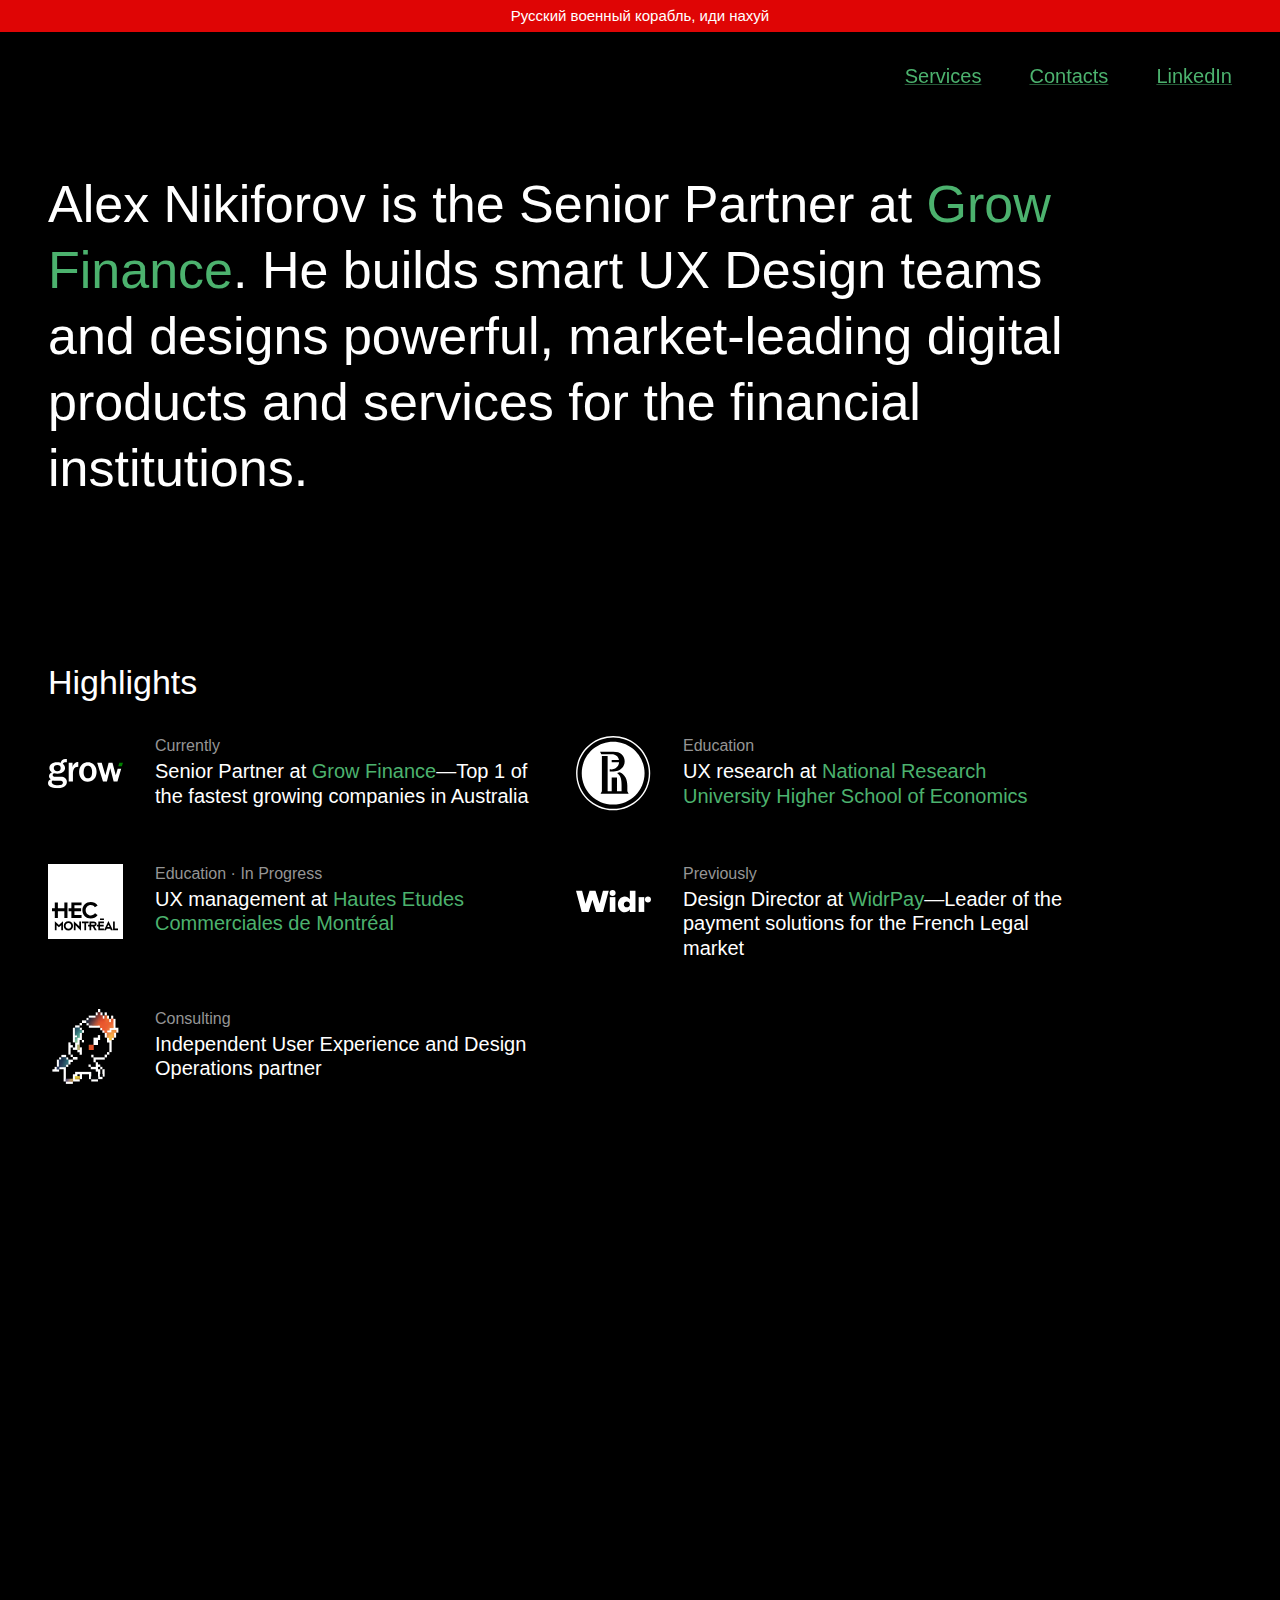
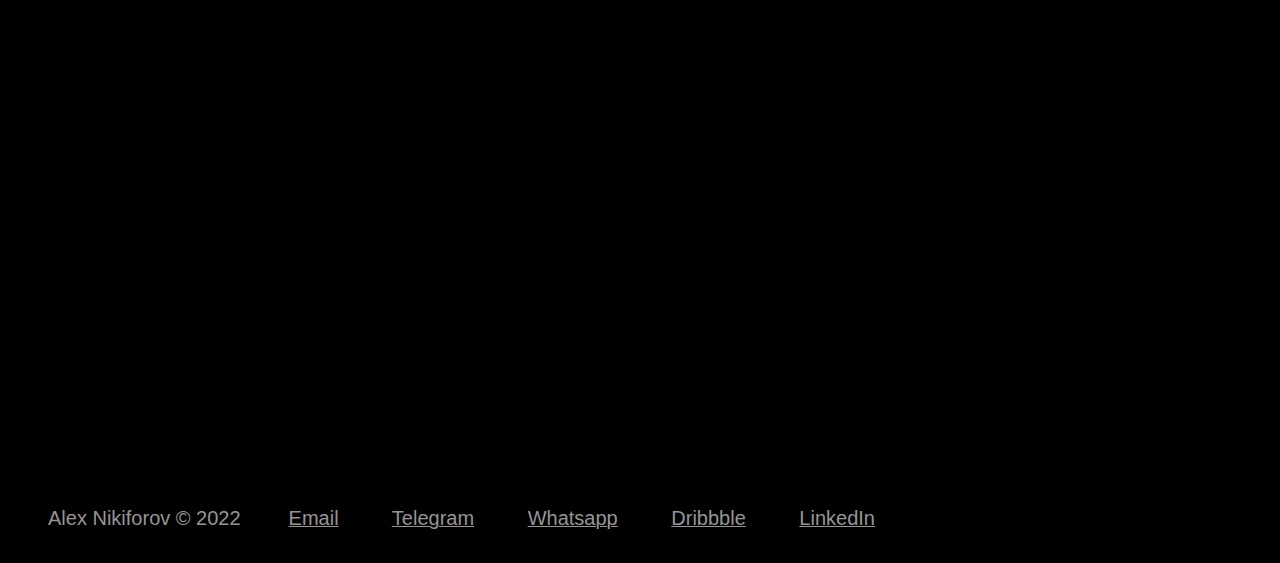
==== index.html @ 5fb9b4b7 "Русский военный корабль, иди нахуй" ====
<!DOCTYPE html>
<html>
<head>
<!-- Google Tag Manager -->
<script>(function(w,d,s,l,i){w[l]=w[l]||[];w[l].push({'gtm.start':
new Date().getTime(),event:'gtm.js'});var f=d.getElementsByTagName(s)[0],
j=d.createElement(s),dl=l!='dataLayer'?'&l='+l:'';j.async=true;j.src=
'https://www.googletagmanager.com/gtm.js?id='+i+dl;f.parentNode.insertBefore(j,f);
})(window,document,'script','dataLayer','GTM-5SS8F22');</script>
<!-- End Google Tag Manager -->
<!-- Global site tag (gtag.js) - Google Analytics -->
<script async src="https://www.googletagmanager.com/gtag/js?id=UA-11335215-14"></script>
<script>
  window.dataLayer = window.dataLayer || [];
  function gtag(){dataLayer.push(arguments);}
  gtag('js', new Date());

  gtag('config', 'UA-11335215-14');
</script>
<!-- End of Global site tag (gtag.js) - Google Analytics -->
  <meta charset="utf-8">
  <meta http-equiv="X-UA-Compatible" content="IE=edge">
  <meta name="theme-color" content="#000000">
  <title>Alex Nikiforov - User Experience expert for digital finance product and services</title>
  <meta name="description" content="Finanacial technologies UX design, FinTech development, digital transformation, cashflow-related processes digitalization">
  <meta property="og:title" content="Alex Nikiforov - User Experience expert for digital finance product and services">
  <meta property="og:description" content="Finanacial technologies UX design, FinTech development, digital transformation, cashflow-related processes digitalization">
  <meta property="og:image" content="https://nkfrv.com/img/nkfrv.png">
  <meta name="viewport" content="width=device-width, initial-scale=1">
  <link integrity="" rel="stylesheet" href="css/styles.css">
  <script src="https://code.jquery.com/jquery-3.6.0.min.js"></script>
  <script src="js/wow.min.js"></script>
  <link rel="apple-touch-icon" sizes="180x180" href="/apple-touch-icon.png">
  <link rel="icon" type="image/png" sizes="32x32" href="/favicon-32x32.png">
  <link rel="icon" type="image/png" sizes="16x16" href="/favicon-16x16.png">
  <link rel="manifest" href="/site.webmanifest">
</head>
<body>
<!-- Google Tag Manager (noscript) -->
<noscript><iframe src="https://www.googletagmanager.com/ns.html?id=GTM-5SS8F22"
height="0" width="0" style="display:none;visibility:hidden"></iframe></noscript>
<!-- End Google Tag Manager (noscript) -->
  <div class="nkfrv">
<div class="topinfo" id="topinfo">
    <a href="#">Русский военный корабль, иди нахуй</a>
  </div>
    <header class="nkfrv__topnav">
      <div class="container">
        <div class="nkfrv__topnav--wrap">
          <div class="nkfrv__topnav--icon">
            <img src="img/icons/nav-closed.svg" alt="" class="isClosed">
            <img src="img/icons/nav-open.svg" alt="" class="isOpen">
          </div>
          <nav class="nkfrv__topnav--menu font-md">
            <div class="nkfrv__topnav--menu-item">
              <a href="#services" class="nkfrv__topnav--link smoothscroll">Services</a>
            </div>
            <div class="nkfrv__topnav--menu-item">
              <a href="#contacts" class="nkfrv__topnav--link smoothscroll">Contacts</a>
            </div>
            <div class="nkfrv__topnav--menu-item">
              <a href="https://www.linkedin.com/in/nkfrv/" target="_blank" class="nkfrv__topnav--link">LinkedIn</a>
            </div>
          </nav>
        </div>
      </div>
    </header>
    <section class="section nkfrv__hero wow animate__fadeIn animated" data-wow-offset="50" data-wow-duration="0.5s" data-wow-delay="0">
      <div class="container">
        <div class="nkfrv__hero--wrap">
          <div class="nkfrv__hero--title font-xxl">Alex Nikiforov is the Senior Partner at <a href="https://grow.com.au" target="_blank">Grow Finance</a>. He builds smart UX Design teams and designs powerful, market-leading digital products and services for the financial institutions.</div>
        </div>
        
      </div>
    </section>
    <section class="section nkfrv__highlights wow animate__fadeIn animated" data-wow-offset="50" data-wow-duration="0.5s" data-wow-delay="0">
      <div class="container">
        <div class="section__title font-xl">Highlights</div>
        <div class="row">
          <div class="col">
            <div class="card">
              <div class="card__image">
                <img src="img/icons/grow-icon.svg" alt="">
              </div>
              <div class="card__body">
                <div class="card__title color-grey font-sm">Currently</div>
                <div class="card__text font-md">Senior Partner at <a href="https://grow.com.au/" target="_blank">Grow Finance</a>—Top 1 of the fastest growing companies in Australia</div>
              </div>
            </div>
          </div>
          <div class="col">
            <div class="card">
              <div class="card__image">
                <img src="img/icons/hse-icon.svg" alt="">
              </div>
              <div class="card__body">
                <div class="card__title color-grey font-sm">Education</div>
                <div class="card__text font-md">UX research at <a href="https://www.hse.ru/en/" target="_blank">National Research University Higher School of Economics</a></div>
              </div>
            </div>
          </div>
        </div>
        <div class="row">
          <div class="col">
            <div class="card">
              <div class="card__image">
                <img src="img/icons/hec-mont-icon.svg" alt="">
              </div>
              <div class="card__body">
                <div class="card__title color-grey font-sm">Education · In Progress</div>
                <div class="card__text font-md">UX management at <a href="https://www.hec.ca/en/" target="_blank">Hautes Etudes Commerciales de Montréal</a></div>
              </div>
            </div>
          </div>
          <div class="col">
            <div class="card">
              <div class="card__image">
                <img src="img/icons/widr-icon.svg" alt="">
              </div>
              <div class="card__body">
                <div class="card__title color-grey font-sm">Previously</div>
                <div class="card__text font-md">Design Director at <a href="https://widrpay.com/en" target="_blank">WidrPay</a>—Leader of the payment solutions for the French Legal market</div>
              </div>
            </div>
          </div>
        </div>
        <div class="row">
          <div class="col">
            <div class="card">
              <div class="card__image">
                <img src="img/icons/youngest-icon.png" alt="">
              </div>
              <div class="card__body">
                <div class="card__title color-grey font-sm">Consulting</div>
                <div class="card__text font-md">Independent User Experience and Design Operations partner</div>
              </div>
            </div>
          </div>
        </div>
      </div>
    </section>
    <section id="services" class="section nkfrv__services wow animate__fadeIn animated" data-wow-offset="50" data-wow-duration="1s" data-wow-delay="0">
      <div class="container">
        <div class="section__title font-xl">Services</div>
        <div class="row wow bounceInUp">
          <div class="col">
            <div class="card">
              <div class="card__body">
                <div class="card__title color-grey font-md">FinTech UX Design</div>
                <div class="card__text font-xl">Full end-to-end digital FinTech product design, for banking and non-banking orgs, and startups: from UX research and testing to the high-fidelity solutions</div>
              </div>
            </div>
          </div>
          <div class="col">
            <div class="card">
              <div class="card__body">
                <div class="card__title color-grey font-md">Digital Transformation</div>
                <div class="card__text font-xl">Integration of technologies and strategies to deliver value to the finance function, reducing costs, risk management, processes automation</div>
              </div>
            </div>
          </div>
        </div>
        <div class="row">
          <div class="col">
            <div class="card">
              <div class="card__body">
                <div class="card__title color-grey font-md">Financial Services Producing</div>
                <div class="card__text font-xl">Management or collaboration with software delivery teams, producing digital solutions implementation, development FinTech software from an MVP to full-scale products</div>
              </div>
            </div>
          </div>
          <div class="col">
            <div class="card mb-1">
              <div class="card__image">
                <img src="img/icons/ibm-icon.svg" alt="">
              </div>
              <div class="card__body">
                <div class="card__title color-grey font-sm">Certification</div>
                <div class="card__text font-md">Enterprise Design Thinking Practitioner by IBM</div>
              </div>
            </div>
            <div class="card mb-1">
              <div class="card__image">
                <img src="img/icons/hec-icon.svg" alt="">
              </div>
              <div class="card__body">
                <div class="card__title color-grey font-sm">Featured Course</div>
                <div class="card__text font-md">Strategic Management of Innovation by HEC Paris</div>
              </div>
            </div>
            <div class="card mb-1">
              <div class="card__image">
                <img src="img/icons/idf-icon.svg" alt="">
              </div>
              <div class="card__body">
                <div class="card__title color-grey font-sm">Featured Course</div>
                <div class="card__text font-md">Emotional Design — How to Make Products People Will Love by IDF</div>
              </div>
            </div>
          </div>
        </div>
      </div>
    </section>

    <section class="section nkfrv__hero wow animate__fadeIn animated" data-wow-offset="50" data-wow-duration="0.5s" data-wow-delay="0">
      <div class="container">
        <div class="nkfrv__hero--wrap">
          <div class="card__title color-grey font-md">Have a project?</div>
          <div class="nkfrv__hero--title font-xl">Together, we build the next big thing in FinTech, make a digital transformation of your cash flow processes, or improve your financial product to make people love it. <a href="mailto:alex@nkfrv.com" target="_blank" class="nkfrv__footer--nav-item color-grey">Let's discuss your ideas</a> to define a solution based on your business priorities to design better processes, products and financial services.</div>
        </div>
        
      </div>
    </section>

    <section class="section nkfrv__exp wow animate__fadeIn animated" data-wow-offset="50" data-wow-duration="1s" data-wow-delay="0">
      <div class="container">
        <div class="section__title font-xl">Featured Projects</div>
        <div class="row">
          <div class="col">
            <div class="nkfrv__exp--item">
              <div class="nkfrv__exp--image">
                <a href="https://nkfrv.com/widr" target="_blank"><img src="img/widr-pay-case-cover.png" alt="Widr Pay - SaaS, Payments management software" class="nkfrv__exp--img"></a>
              </div>
              <div class="nkfrv__exp--header font-md color-grey">
                <span class="nkfrv__exp--title color-green">Widr Pay</span>&nbsp;·
                <span class="nkfrv__exp--duration">#1 payments management software for the French legal market</span>
              </div>
              <div class="nkfrv__exp--desc font-md">Digital product design from an MVP to the full-scale solution, dev team building, SDLC processes and strategies implementation</div>
            </div>
          </div>
          <div class="col">
            <div class="nkfrv__exp--item">
              <div class="nkfrv__exp--image">
                <a href="https://www.notion.so/Avito-case-study-cdbe5ae6e28c4e6e9f867f7ba3af9215" target="_blank"><img src="img/avito-ux-research-case-cover.png" alt="Avito Auto - Qualitative research, Competitors analysis, User interviews, Usability testing, JTBD, CJM" class="nkfrv__exp--img"></a>
              </div>
              <div class="nkfrv__exp--header font-md color-grey">
                <span class="nkfrv__exp--title color-green">Avito Auto</span>&nbsp;·
                <span class="nkfrv__exp--duration">The second biggest classifieds site in the world with more than 10.3 million unique daily visitors</span>
              </div>
              <div class="nkfrv__exp--desc font-md">UX Research, collaboration with Avito's in-house UX team, further research strategy conception</div>
            </div>
          </div>
          <div class="col">
            <div class="nkfrv__exp--item">
              <div class="nkfrv__exp--image">
                <a href="https://www.notion.so/Cinderblock-case-study-3e2d988e259c4be0b4d85457eef075d7" target="_blank"><img src="img/cinderblock-case-cover.png" alt="Cinderblock - SaaS, Project management software, Collaboration solutions" class="nkfrv__exp--img"></a>
              </div>
              <div class="nkfrv__exp--header font-md color-grey">
                <span class="nkfrv__exp--title color-green">Cinderblock</span>&nbsp;·
                <span class="nkfrv__exp--duration">The most user-friendly job management software in the USA</span>
              </div>
              <div class="nkfrv__exp--desc font-md">Cash flow services and payment management features design and implementation control</div>
            </div>
          </div>
          <div class="col">
            <div class="nkfrv__exp--item">
              <div class="nkfrv__exp--image">
                <a href="https://www.notion.so/CHRG-Network-case-study-38a510b3a00c4ff7ba74677165fa4073" target="_blank"><img src="img/chrg-network-case-cover.png" alt="Chrg Network - Navigation, Payment tools, Early stage startup" class="nkfrv__exp--img"></a>
              </div>
              <div class="nkfrv__exp--header font-md color-grey">
                <span class="nkfrv__exp--title color-green">Chrg Network</span>&nbsp;·
                <span class="nkfrv__exp--duration">The product that helps to monetize and utilize electric charging stations</span>
              </div>
              <div class="nkfrv__exp--desc font-md">UX and digital product design of the early stage startup MVP and its monetization features</div>
            </div>
          </div>
        </div>
      </div>
    </section>
<section class="section nkfrv__whatelse wow animate__fadeIn animated" data-wow-offset="50" data-wow-duration="1s" data-wow-delay="0">
      <div class="container">
        <div class="section__title font-xl">What else?</div>
        <div class="row">
          <div class="col">
            <div class="card">
              <div class="card__image">
                <img src="img/icons/dlf-icon.svg" alt="">
              </div>
              <div class="card__body">
                <div class="card__title color-grey font-sm">Community</div>
                <div class="card__text font-md">Member of <a href="https://www.invisionapp.com/design-leadership-forum" target="_blank">The DLF</a> - advancing the practice of design leadership</div>
              </div>
            </div>
          </div>
          <div class="col">
            <div class="card">
              <div class="card__image">
                <img src="img/icons/aiga-icon.svg" alt="">
              </div>
              <div class="card__body">
                <div class="card__title color-grey font-sm">Membership</div>
                <div class="card__text font-md">Member of <a href="https://www.aiga.org/" target="_blank">American Institute of Graphic Arts</a>, a professional organization for design</div>
              </div>
            </div>
          </div>
        </div>
        <div class="row">
          <div class="col">
            <div class="card">
              <div class="card__image">
                <img src="img/icons/linkedin-icon.svg" alt="">
              </div>
              <div class="card__body">
                <div class="card__title color-grey font-sm">Résumé</div>
                <div class="card__text font-md">Find my full path on my <a href="https://www.linkedin.com/in/nkfrv/" target="_blank">LinkedIn profile</a>, and feel free to connect</div>
              </div>
            </div>
          </div>
          <div class="col">
            <div class="card">
              <div class="card__image">
                <img src="img/icons/cssda-icon.svg" alt="">
              </div>
              <div class="card__body">
                <div class="card__title color-grey font-sm">Community</div>
                <div class="card__text font-md">Senior Design Judge at <a href="https://www.cssdesignawards.com/" target="_blank">CSS Design Awards</a></div>
              </div>
            </div>
          </div>
        </div>
    </section>     
    <section id="contacts" class="section nkfrv__contacts wow animate__fadeIn animated" data-wow-offset="50" data-wow-duration="1s" data-wow-delay="0">
      <div class="container">
        <div class="section__title font-xl">Get in touch</div>
        <div class="row">
          <div class="col">
            <div class="nkfrv__contacts--item">
              <div class="nkfrv__contacts--item-title font-md color-grey">Email</div>
              <a href="mailto:alex@nkfrv.com" target="_blank" class="nkfrv__contacts--item-link font-xxl color-green">Drop me a line</a>
            </div>
          </div>
          <div class="col">
            <div class="nkfrv__contacts--item">
              <div class="nkfrv__contacts--item-title font-md color-grey">LinkedIn</div>
              <a href="https://www.linkedin.com/in/nkfrv/" target="_blank" class="nkfrv__contacts--item-link font-xxl color-green">Let’s connect</a>
            </div>
          </div>
        </div>
        <div class="row">
          <div class="col">
            <div class="nkfrv__contacts--item">
              <div class="nkfrv__contacts--item-title font-md color-grey">Calendly</div>
              <a href="https://calendly.com/alnik/meet" target="_blank" class="nkfrv__contacts--item-link font-xxl color-green">Book a call</a>
            </div>
          </div>
          <div class="col">
            <div class="nkfrv__contacts--item">
              <div class="nkfrv__contacts--item-title font-md color-grey">Whatsapp</div>
              <a href="https://wa.me/380684473619" target="_blank" class="nkfrv__contacts--item-link font-xxl color-green">Chat directly</a>
            </div>
          </div>
        </div>
      </div>
    </section>
    <footer class="nkfrv__footer">
      <div class="container">
        <div class="nkfrv__footer--wrap font-md color-grey">
          <div class="nkfrv__footer--copyrights">Alex Nikiforov © 2022</div>
          <nav class="nkfrv__footer--nav">
            <a href="mailto:alex@nkfrv.com" target="_blank" class="nkfrv__footer--nav-item color-grey">Email</a>
            <a href="https://t.me/axlnk" target="_blank" class="nkfrv__footer--nav-item color-grey">Telegram</a>
            <a href="https://wa.me/380684473619" target="_blank" class="nkfrv__footer--nav-item color-grey">Whatsapp</a>
            <a href="https://dribbble.com/nkfrv" target="_blank" class="nkfrv__footer--nav-item color-grey">Dribbble</a>
            <a href="https://www.linkedin.com/in/nkfrv/" target="_blank" class="nkfrv__footer--nav-item color-grey">LinkedIn</a>
          </nav>
        </div>
      </div>
    </footer>
  </div>
  <script>
    const burger = document.querySelector('.nkfrv__topnav--icon');
    const body = document.querySelector('body');

    function toggleNav() {
      body.classList.toggle('show-nav');
    }

    function closeNav() {
      body.classList.remove('show-nav');
    }

    burger.addEventListener('click', function() {
      toggleNav();
    });

    $(window).on('load', function(){
      new WOW().init();
    });

    $(document).on('click', 'a.smoothscroll', function (event) {
      event.preventDefault();

      $('html, body').animate({
        scrollTop: $($.attr(this, 'href')).offset().top -100
      }, 500);
    });
  </script>
</body>
</html>
---- css/styles.css ----
@import "normalize.css";

.color-green {
  color: #4CB26E;
}

.color-grey {
  color: #959595;
}

.font-xxl {
  font-size: 52px;
  line-height: 66px;
}
@media (max-width: 768px) {
  .font-xxl {
    font-size: 44px;
    line-height: 54.64px;
  }
}
@media (max-width: 640px) {
  .font-xxl {
    font-size: 36px;
    line-height: 43.71px;
  }
}

.font-xl {
  font-size: 34px;
  line-height: 43.71px;
}

.font-md {
  font-size: 20px;
  line-height: 24.59px;
}

.font-sm {
  font-size: 16px;
  line-height: 19.12px;
}

.font-bold {
  font-weight: 700;
}

.font-semibold {
  font-weight: 500;
}

*, *:before, *:after {
  box-sizing: border-box;
  -webkit-box-sizing: border-box;
  -moz-box-sizing: border-box;
}

.wow {
  visibility: hidden;
}

.container {
  width: 100%;
  max-width: 1330px;
  margin: 0 auto;
  padding: 0 48px;
}
@media (max-width: 640px) {
  .container {
    padding: 0 16px;
  }
}

.row {
  max-width: 1056px;
  display: flex;
  flex-wrap: wrap;
  margin-right: -16px;
  margin-left: -16px;
}

.col {
  width: 100%;
  padding: 0 16px;
}
@media (min-width: 768px) {
  .col {
    width: 50%;
  }
}

.mb-0 {
  margin-bottom: 0 !important;
}

body {
  background-color: #000;
  font-family: -apple-system, BlinkMacSystemFont, "Segoe UI", Roboto, Helvetica, Arial, sans-serif, "Apple Color Emoji", "Segoe UI Emoji", "Segoe UI Symbol";
  font-weight: 400;
  -webkit-font-smoothing: antialiased;
}
@media (max-width: 640px) {
  body.show-nav {
    overflow: hidden;
  }
}

.section {
  margin-bottom: 160px;
}
@media (max-width: 768px) {
  .section {
    margin-bottom: 80px;
  }
}
.section__title {
  color: white;
  margin-bottom: 32px;
}

.card {
  display: flex;
  flex-wrap: nowrap;
  align-items: flex-start;
  margin-bottom: 48px;
}
@media (max-width: 640px) {
  .card {
    margin-bottom: 32px;
  }
}
.card.mb-1 {
  margin-bottom: 12px;
}
.card__image {
  width: 75px;
  margin-right: 32px;
}
@media (max-width: 768px) {
  .card__image {
    margin-right: 16px;
  }
}
.card__image--img {
  display: block;
  max-width: 75px;
}
.card__body {
  flex: 1;
}
.card__title {
  margin-bottom: 4px;
}
.card__text a {
  color: #4CB26E;
  text-decoration: none;
}
.card__text a:hover {
  text-decoration: underline;
  text-decoration-thickness: 1px;
  text-decoration-color: rgba(76, 178, 110, 0.5);
}

.topinfo {background:#df0505;}
.topinfo a {text-decoration:none;color:#fff;}
.topinfo a:hover {text-decoration:underline;color:#fff;}
.topinfo {
    font-size: 15px;
    line-height: 1.4;
    position: relative;
    padding: 5px 25px 6px;
    text-align: center;
}

.nkfrv {
  position: relative;
  min-height: 100vh;
  background-color: #000;
  color: white;
}
.nkfrv__topnav {
  height: 80px;
  position: sticky;
  top: 0;
}
@media (min-width: 769px) {
  .nkfrv__topnav {
    margin-bottom: 110px;
  }
}
@media (min-width: 641px) {
  .nkfrv__topnav {
    padding: 32px 0;
    height: auto;
    margin-bottom: 50px;
  }
}
@media (max-width: 640px) {
  .show-nav .nkfrv__topnav {
    position: fixed;
    width: 100vw;
    height: 100vh;
    z-index: 1000;
    background-color: black;
  }
}
.nkfrv__topnav--wrap {
  position: relative;
}
@media (max-width: 640px) {
  .show-nav .nkfrv__topnav--wrap {
    display: flex;
    flex-direction: column;
    height: 100vh;
  }
}
.nkfrv__hero--title a {
  color: #4CB26E;
  text-decoration: none;
}
.nkfrv__hero--title a:hover {
  text-decoration: underline;
  text-decoration-thickness: 1px;
  text-decoration-color: rgba(76, 178, 110, 0.5);
}
.nkfrv__topnav--icon {
  width: 40px;
  height: 40px;
  position: absolute;
  top: 20px;
  right: 16px;
  display: flex;
  justify-content: center;
  align-items: center;
}
.nkfrv__topnav--icon img {
  max-width: 40px;
  max-height: 40px;
}
@media (min-width: 641px) {
  .nkfrv__topnav--icon {
    display: none;
  }
}
.nkfrv__topnav--icon .isOpen {
  display: none;
}
.show-nav .nkfrv__topnav--icon .isOpen {
  display: block;
}
.show-nav .nkfrv__topnav--icon .isClosed {
  display: none;
}
.nkfrv__topnav--menu {
  display: flex;
  justify-content: flex-end;
  align-items: center;
}
@media (max-width: 640px) {
  .nkfrv__topnav--menu {
    display: none;
  }
  .show-nav .nkfrv__topnav--menu {
    display: flex;
    flex-direction: column;
    align-items: center;
    justify-content: center;
    flex: 1;
  }
}
@media (min-width: 641px) {
  .nkfrv__topnav--menu-item {
    margin-left: 48px;
  }
  .nkfrv__topnav--menu-item:first-child {
    margin-left: 0;
  }
}
@media (max-width: 640px) {
  .nkfrv__topnav--menu-item:not(:last-child) {
    margin-bottom: 48px;
  }
}
.nkfrv__topnav--link {
  color: #4CB26E;
  text-decoration: underline;
  text-decoration-thickness: 1px;
  text-decoration-color: rgba(76, 178, 110, 0.5);
}
.nkfrv__topnav--link:hover {
  text-decoration: none;
}
@media (max-width: 640px) {
  .nkfrv__topnav--link {
    font-size: 32px;
    line-height: 43.71px;
  }
}
.nkfrv__hero--wrap {
  max-width: 1056px;
}
.nkfrv__exp--item {
  margin-bottom: 48px;
}
@media (max-width: 640px) {
  .nkfrv__exp--item {
    margin-bottom: 32px;
  }
}
.nkfrv__exp--header {
  margin-bottom: 4px;
}
.nkfrv__exp--image {
  margin-bottom: 16px;
}
.nkfrv__exp--img {
  max-width: 100%;
}
.nkfrv__contacts--item {
  margin-bottom: 48px;
}
.nkfrv__contacts--item a {
  color: #4CB26E;
  text-decoration: underline;
  text-decoration-thickness: 1px;
  text-decoration-color: rgba(76, 178, 110, 0.5);
}
.nkfrv__contacts--item a:hover {
  text-decoration: none;
}
.nkfrv__contacts--item-title {
  margin-bottom: 4px;
}
.nkfrv__contacts--item-link:hover {
  text-decoration: none;
}
.nkfrv__footer {
  padding-bottom: 32px;
}
.nkfrv__footer--wrap {
  display: flex;
  align-items: center;
}
@media (max-width: 640px) {
  .nkfrv__footer--wrap {
    flex-direction: column;
    justify-content: center;
    align-items: center;
  }
}
.nkfrv__footer--copyrights {
  margin-bottom: 48px;
}
@media (min-width: 641px) {
  .nkfrv__footer--copyrights {
    margin-bottom: 0;
    margin-right: 16px;
  }
}
@media (min-width: 768px) {
  .nkfrv__footer--copyrights {
    margin-right: 48px;
  }
}
@media (max-width: 640px) {
  .nkfrv__footer--nav {
    display: flex;
    flex-direction: column;
    justify-content: center;
    align-items: center;
  }
}
.nkfrv__footer--nav-item {
  margin-bottom: 48px;
  text-decoration: underline;
  text-decoration-thickness: 1px;
}
.nkfrv__footer--nav-item:last-child {
  margin-right: 0 !important;
}
@media (min-width: 641px) {
  .nkfrv__footer--nav-item {
    margin-bottom: 0;
    margin-right: 16px;
  }
}
@media (min-width: 768px) {
  .nkfrv__footer--nav-item {
    margin-right: 48px;
  }
}
.nkfrv__footer--nav-item:hover {
  color: #4CB26E;
}

/*!
* animate.css - https://animate.style/
* Version - 4.1.1
* Licensed under the MIT license - https://opensource.org/licenses/MIT
*
* Copyright (c) 2021 Animate.css
*/
:root {
  --animate-duration: 1s;
  --animate-delay: 1s;
  --animate-repeat: 1;
}

.animate__animated {
  -webkit-animation-duration: 1s;
  animation-duration: 1s;
  -webkit-animation-duration: var(--animate-duration);
  animation-duration: var(--animate-duration);
  -webkit-animation-fill-mode: both;
  animation-fill-mode: both;
}

.animate__animated.animate__infinite {
  -webkit-animation-iteration-count: infinite;
  animation-iteration-count: infinite;
}

.animate__animated.animate__repeat-1 {
  -webkit-animation-iteration-count: 1;
  animation-iteration-count: 1;
  -webkit-animation-iteration-count: var(--animate-repeat);
  animation-iteration-count: var(--animate-repeat);
}

.animate__animated.animate__repeat-2 {
  -webkit-animation-iteration-count: calc(1 * 2);
  animation-iteration-count: calc(1 * 2);
  -webkit-animation-iteration-count: calc(var(--animate-repeat) * 2);
  animation-iteration-count: calc(var(--animate-repeat) * 2);
}

.animate__animated.animate__repeat-3 {
  -webkit-animation-iteration-count: calc(1 * 3);
  animation-iteration-count: calc(1 * 3);
  -webkit-animation-iteration-count: calc(var(--animate-repeat) * 3);
  animation-iteration-count: calc(var(--animate-repeat) * 3);
}

.animate__animated.animate__delay-1s {
  -webkit-animation-delay: 1s;
  animation-delay: 1s;
  -webkit-animation-delay: var(--animate-delay);
  animation-delay: var(--animate-delay);
}

.animate__animated.animate__delay-2s {
  -webkit-animation-delay: calc(1s * 2);
  animation-delay: calc(1s * 2);
  -webkit-animation-delay: calc(var(--animate-delay) * 2);
  animation-delay: calc(var(--animate-delay) * 2);
}

.animate__animated.animate__delay-3s {
  -webkit-animation-delay: calc(1s * 3);
  animation-delay: calc(1s * 3);
  -webkit-animation-delay: calc(var(--animate-delay) * 3);
  animation-delay: calc(var(--animate-delay) * 3);
}

.animate__animated.animate__delay-4s {
  -webkit-animation-delay: calc(1s * 4);
  animation-delay: calc(1s * 4);
  -webkit-animation-delay: calc(var(--animate-delay) * 4);
  animation-delay: calc(var(--animate-delay) * 4);
}

.animate__animated.animate__delay-5s {
  -webkit-animation-delay: calc(1s * 5);
  animation-delay: calc(1s * 5);
  -webkit-animation-delay: calc(var(--animate-delay) * 5);
  animation-delay: calc(var(--animate-delay) * 5);
}

.animate__animated.animate__faster {
  -webkit-animation-duration: calc(1s / 2);
  animation-duration: calc(1s / 2);
  -webkit-animation-duration: calc(var(--animate-duration) / 2);
  animation-duration: calc(var(--animate-duration) / 2);
}

.animate__animated.animate__fast {
  -webkit-animation-duration: calc(1s * 0.8);
  animation-duration: calc(1s * 0.8);
  -webkit-animation-duration: calc(var(--animate-duration) * 0.8);
  animation-duration: calc(var(--animate-duration) * 0.8);
}

.animate__animated.animate__slow {
  -webkit-animation-duration: calc(1s * 2);
  animation-duration: calc(1s * 2);
  -webkit-animation-duration: calc(var(--animate-duration) * 2);
  animation-duration: calc(var(--animate-duration) * 2);
}

.animate__animated.animate__slower {
  -webkit-animation-duration: calc(1s * 3);
  animation-duration: calc(1s * 3);
  -webkit-animation-duration: calc(var(--animate-duration) * 3);
  animation-duration: calc(var(--animate-duration) * 3);
}

@media print, (prefers-reduced-motion: reduce) {
  .animate__animated {
    -webkit-animation-duration: 1ms !important;
    animation-duration: 1ms !important;
    -webkit-transition-duration: 1ms !important;
    transition-duration: 1ms !important;
    -webkit-animation-iteration-count: 1 !important;
    animation-iteration-count: 1 !important;
  }

  .animate__animated[class*=Out] {
    opacity: 0;
  }
}
/* Attention seekers  */
@-webkit-keyframes bounce {
  from, 20%, 53%, to {
    -webkit-animation-timing-function: cubic-bezier(0.215, 0.61, 0.355, 1);
    animation-timing-function: cubic-bezier(0.215, 0.61, 0.355, 1);
    -webkit-transform: translate3d(0, 0, 0);
    transform: translate3d(0, 0, 0);
  }
  40%, 43% {
    -webkit-animation-timing-function: cubic-bezier(0.755, 0.05, 0.855, 0.06);
    animation-timing-function: cubic-bezier(0.755, 0.05, 0.855, 0.06);
    -webkit-transform: translate3d(0, -30px, 0) scaleY(1.1);
    transform: translate3d(0, -30px, 0) scaleY(1.1);
  }
  70% {
    -webkit-animation-timing-function: cubic-bezier(0.755, 0.05, 0.855, 0.06);
    animation-timing-function: cubic-bezier(0.755, 0.05, 0.855, 0.06);
    -webkit-transform: translate3d(0, -15px, 0) scaleY(1.05);
    transform: translate3d(0, -15px, 0) scaleY(1.05);
  }
  80% {
    -webkit-transition-timing-function: cubic-bezier(0.215, 0.61, 0.355, 1);
    transition-timing-function: cubic-bezier(0.215, 0.61, 0.355, 1);
    -webkit-transform: translate3d(0, 0, 0) scaleY(0.95);
    transform: translate3d(0, 0, 0) scaleY(0.95);
  }
  90% {
    -webkit-transform: translate3d(0, -4px, 0) scaleY(1.02);
    transform: translate3d(0, -4px, 0) scaleY(1.02);
  }
}
@keyframes bounce {
  from, 20%, 53%, to {
    -webkit-animation-timing-function: cubic-bezier(0.215, 0.61, 0.355, 1);
    animation-timing-function: cubic-bezier(0.215, 0.61, 0.355, 1);
    -webkit-transform: translate3d(0, 0, 0);
    transform: translate3d(0, 0, 0);
  }
  40%, 43% {
    -webkit-animation-timing-function: cubic-bezier(0.755, 0.05, 0.855, 0.06);
    animation-timing-function: cubic-bezier(0.755, 0.05, 0.855, 0.06);
    -webkit-transform: translate3d(0, -30px, 0) scaleY(1.1);
    transform: translate3d(0, -30px, 0) scaleY(1.1);
  }
  70% {
    -webkit-animation-timing-function: cubic-bezier(0.755, 0.05, 0.855, 0.06);
    animation-timing-function: cubic-bezier(0.755, 0.05, 0.855, 0.06);
    -webkit-transform: translate3d(0, -15px, 0) scaleY(1.05);
    transform: translate3d(0, -15px, 0) scaleY(1.05);
  }
  80% {
    -webkit-transition-timing-function: cubic-bezier(0.215, 0.61, 0.355, 1);
    transition-timing-function: cubic-bezier(0.215, 0.61, 0.355, 1);
    -webkit-transform: translate3d(0, 0, 0) scaleY(0.95);
    transform: translate3d(0, 0, 0) scaleY(0.95);
  }
  90% {
    -webkit-transform: translate3d(0, -4px, 0) scaleY(1.02);
    transform: translate3d(0, -4px, 0) scaleY(1.02);
  }
}
.animate__bounce {
  -webkit-animation-name: bounce;
  animation-name: bounce;
  -webkit-transform-origin: center bottom;
  transform-origin: center bottom;
}

@-webkit-keyframes flash {
  from, 50%, to {
    opacity: 1;
  }
  25%, 75% {
    opacity: 0;
  }
}
@keyframes flash {
  from, 50%, to {
    opacity: 1;
  }
  25%, 75% {
    opacity: 0;
  }
}
.animate__flash {
  -webkit-animation-name: flash;
  animation-name: flash;
}

/* originally authored by Nick Pettit - https://github.com/nickpettit/glide */
@-webkit-keyframes pulse {
  from {
    -webkit-transform: scale3d(1, 1, 1);
    transform: scale3d(1, 1, 1);
  }
  50% {
    -webkit-transform: scale3d(1.05, 1.05, 1.05);
    transform: scale3d(1.05, 1.05, 1.05);
  }
  to {
    -webkit-transform: scale3d(1, 1, 1);
    transform: scale3d(1, 1, 1);
  }
}
@keyframes pulse {
  from {
    -webkit-transform: scale3d(1, 1, 1);
    transform: scale3d(1, 1, 1);
  }
  50% {
    -webkit-transform: scale3d(1.05, 1.05, 1.05);
    transform: scale3d(1.05, 1.05, 1.05);
  }
  to {
    -webkit-transform: scale3d(1, 1, 1);
    transform: scale3d(1, 1, 1);
  }
}
.animate__pulse {
  -webkit-animation-name: pulse;
  animation-name: pulse;
  -webkit-animation-timing-function: ease-in-out;
  animation-timing-function: ease-in-out;
}

@-webkit-keyframes rubberBand {
  from {
    -webkit-transform: scale3d(1, 1, 1);
    transform: scale3d(1, 1, 1);
  }
  30% {
    -webkit-transform: scale3d(1.25, 0.75, 1);
    transform: scale3d(1.25, 0.75, 1);
  }
  40% {
    -webkit-transform: scale3d(0.75, 1.25, 1);
    transform: scale3d(0.75, 1.25, 1);
  }
  50% {
    -webkit-transform: scale3d(1.15, 0.85, 1);
    transform: scale3d(1.15, 0.85, 1);
  }
  65% {
    -webkit-transform: scale3d(0.95, 1.05, 1);
    transform: scale3d(0.95, 1.05, 1);
  }
  75% {
    -webkit-transform: scale3d(1.05, 0.95, 1);
    transform: scale3d(1.05, 0.95, 1);
  }
  to {
    -webkit-transform: scale3d(1, 1, 1);
    transform: scale3d(1, 1, 1);
  }
}
@keyframes rubberBand {
  from {
    -webkit-transform: scale3d(1, 1, 1);
    transform: scale3d(1, 1, 1);
  }
  30% {
    -webkit-transform: scale3d(1.25, 0.75, 1);
    transform: scale3d(1.25, 0.75, 1);
  }
  40% {
    -webkit-transform: scale3d(0.75, 1.25, 1);
    transform: scale3d(0.75, 1.25, 1);
  }
  50% {
    -webkit-transform: scale3d(1.15, 0.85, 1);
    transform: scale3d(1.15, 0.85, 1);
  }
  65% {
    -webkit-transform: scale3d(0.95, 1.05, 1);
    transform: scale3d(0.95, 1.05, 1);
  }
  75% {
    -webkit-transform: scale3d(1.05, 0.95, 1);
    transform: scale3d(1.05, 0.95, 1);
  }
  to {
    -webkit-transform: scale3d(1, 1, 1);
    transform: scale3d(1, 1, 1);
  }
}
.animate__rubberBand {
  -webkit-animation-name: rubberBand;
  animation-name: rubberBand;
}

@-webkit-keyframes shakeX {
  from, to {
    -webkit-transform: translate3d(0, 0, 0);
    transform: translate3d(0, 0, 0);
  }
  10%, 30%, 50%, 70%, 90% {
    -webkit-transform: translate3d(-10px, 0, 0);
    transform: translate3d(-10px, 0, 0);
  }
  20%, 40%, 60%, 80% {
    -webkit-transform: translate3d(10px, 0, 0);
    transform: translate3d(10px, 0, 0);
  }
}
@keyframes shakeX {
  from, to {
    -webkit-transform: translate3d(0, 0, 0);
    transform: translate3d(0, 0, 0);
  }
  10%, 30%, 50%, 70%, 90% {
    -webkit-transform: translate3d(-10px, 0, 0);
    transform: translate3d(-10px, 0, 0);
  }
  20%, 40%, 60%, 80% {
    -webkit-transform: translate3d(10px, 0, 0);
    transform: translate3d(10px, 0, 0);
  }
}
.animate__shakeX {
  -webkit-animation-name: shakeX;
  animation-name: shakeX;
}

@-webkit-keyframes shakeY {
  from, to {
    -webkit-transform: translate3d(0, 0, 0);
    transform: translate3d(0, 0, 0);
  }
  10%, 30%, 50%, 70%, 90% {
    -webkit-transform: translate3d(0, -10px, 0);
    transform: translate3d(0, -10px, 0);
  }
  20%, 40%, 60%, 80% {
    -webkit-transform: translate3d(0, 10px, 0);
    transform: translate3d(0, 10px, 0);
  }
}
@keyframes shakeY {
  from, to {
    -webkit-transform: translate3d(0, 0, 0);
    transform: translate3d(0, 0, 0);
  }
  10%, 30%, 50%, 70%, 90% {
    -webkit-transform: translate3d(0, -10px, 0);
    transform: translate3d(0, -10px, 0);
  }
  20%, 40%, 60%, 80% {
    -webkit-transform: translate3d(0, 10px, 0);
    transform: translate3d(0, 10px, 0);
  }
}
.animate__shakeY {
  -webkit-animation-name: shakeY;
  animation-name: shakeY;
}

@-webkit-keyframes headShake {
  0% {
    -webkit-transform: translateX(0);
    transform: translateX(0);
  }
  6.5% {
    -webkit-transform: translateX(-6px) rotateY(-9deg);
    transform: translateX(-6px) rotateY(-9deg);
  }
  18.5% {
    -webkit-transform: translateX(5px) rotateY(7deg);
    transform: translateX(5px) rotateY(7deg);
  }
  31.5% {
    -webkit-transform: translateX(-3px) rotateY(-5deg);
    transform: translateX(-3px) rotateY(-5deg);
  }
  43.5% {
    -webkit-transform: translateX(2px) rotateY(3deg);
    transform: translateX(2px) rotateY(3deg);
  }
  50% {
    -webkit-transform: translateX(0);
    transform: translateX(0);
  }
}
@keyframes headShake {
  0% {
    -webkit-transform: translateX(0);
    transform: translateX(0);
  }
  6.5% {
    -webkit-transform: translateX(-6px) rotateY(-9deg);
    transform: translateX(-6px) rotateY(-9deg);
  }
  18.5% {
    -webkit-transform: translateX(5px) rotateY(7deg);
    transform: translateX(5px) rotateY(7deg);
  }
  31.5% {
    -webkit-transform: translateX(-3px) rotateY(-5deg);
    transform: translateX(-3px) rotateY(-5deg);
  }
  43.5% {
    -webkit-transform: translateX(2px) rotateY(3deg);
    transform: translateX(2px) rotateY(3deg);
  }
  50% {
    -webkit-transform: translateX(0);
    transform: translateX(0);
  }
}
.animate__headShake {
  -webkit-animation-timing-function: ease-in-out;
  animation-timing-function: ease-in-out;
  -webkit-animation-name: headShake;
  animation-name: headShake;
}

@-webkit-keyframes swing {
  20% {
    -webkit-transform: rotate3d(0, 0, 1, 15deg);
    transform: rotate3d(0, 0, 1, 15deg);
  }
  40% {
    -webkit-transform: rotate3d(0, 0, 1, -10deg);
    transform: rotate3d(0, 0, 1, -10deg);
  }
  60% {
    -webkit-transform: rotate3d(0, 0, 1, 5deg);
    transform: rotate3d(0, 0, 1, 5deg);
  }
  80% {
    -webkit-transform: rotate3d(0, 0, 1, -5deg);
    transform: rotate3d(0, 0, 1, -5deg);
  }
  to {
    -webkit-transform: rotate3d(0, 0, 1, 0deg);
    transform: rotate3d(0, 0, 1, 0deg);
  }
}
@keyframes swing {
  20% {
    -webkit-transform: rotate3d(0, 0, 1, 15deg);
    transform: rotate3d(0, 0, 1, 15deg);
  }
  40% {
    -webkit-transform: rotate3d(0, 0, 1, -10deg);
    transform: rotate3d(0, 0, 1, -10deg);
  }
  60% {
    -webkit-transform: rotate3d(0, 0, 1, 5deg);
    transform: rotate3d(0, 0, 1, 5deg);
  }
  80% {
    -webkit-transform: rotate3d(0, 0, 1, -5deg);
    transform: rotate3d(0, 0, 1, -5deg);
  }
  to {
    -webkit-transform: rotate3d(0, 0, 1, 0deg);
    transform: rotate3d(0, 0, 1, 0deg);
  }
}
.animate__swing {
  -webkit-transform-origin: top center;
  transform-origin: top center;
  -webkit-animation-name: swing;
  animation-name: swing;
}

@-webkit-keyframes tada {
  from {
    -webkit-transform: scale3d(1, 1, 1);
    transform: scale3d(1, 1, 1);
  }
  10%, 20% {
    -webkit-transform: scale3d(0.9, 0.9, 0.9) rotate3d(0, 0, 1, -3deg);
    transform: scale3d(0.9, 0.9, 0.9) rotate3d(0, 0, 1, -3deg);
  }
  30%, 50%, 70%, 90% {
    -webkit-transform: scale3d(1.1, 1.1, 1.1) rotate3d(0, 0, 1, 3deg);
    transform: scale3d(1.1, 1.1, 1.1) rotate3d(0, 0, 1, 3deg);
  }
  40%, 60%, 80% {
    -webkit-transform: scale3d(1.1, 1.1, 1.1) rotate3d(0, 0, 1, -3deg);
    transform: scale3d(1.1, 1.1, 1.1) rotate3d(0, 0, 1, -3deg);
  }
  to {
    -webkit-transform: scale3d(1, 1, 1);
    transform: scale3d(1, 1, 1);
  }
}
@keyframes tada {
  from {
    -webkit-transform: scale3d(1, 1, 1);
    transform: scale3d(1, 1, 1);
  }
  10%, 20% {
    -webkit-transform: scale3d(0.9, 0.9, 0.9) rotate3d(0, 0, 1, -3deg);
    transform: scale3d(0.9, 0.9, 0.9) rotate3d(0, 0, 1, -3deg);
  }
  30%, 50%, 70%, 90% {
    -webkit-transform: scale3d(1.1, 1.1, 1.1) rotate3d(0, 0, 1, 3deg);
    transform: scale3d(1.1, 1.1, 1.1) rotate3d(0, 0, 1, 3deg);
  }
  40%, 60%, 80% {
    -webkit-transform: scale3d(1.1, 1.1, 1.1) rotate3d(0, 0, 1, -3deg);
    transform: scale3d(1.1, 1.1, 1.1) rotate3d(0, 0, 1, -3deg);
  }
  to {
    -webkit-transform: scale3d(1, 1, 1);
    transform: scale3d(1, 1, 1);
  }
}
.animate__tada {
  -webkit-animation-name: tada;
  animation-name: tada;
}

/* originally authored by Nick Pettit - https://github.com/nickpettit/glide */
@-webkit-keyframes wobble {
  from {
    -webkit-transform: translate3d(0, 0, 0);
    transform: translate3d(0, 0, 0);
  }
  15% {
    -webkit-transform: translate3d(-25%, 0, 0) rotate3d(0, 0, 1, -5deg);
    transform: translate3d(-25%, 0, 0) rotate3d(0, 0, 1, -5deg);
  }
  30% {
    -webkit-transform: translate3d(20%, 0, 0) rotate3d(0, 0, 1, 3deg);
    transform: translate3d(20%, 0, 0) rotate3d(0, 0, 1, 3deg);
  }
  45% {
    -webkit-transform: translate3d(-15%, 0, 0) rotate3d(0, 0, 1, -3deg);
    transform: translate3d(-15%, 0, 0) rotate3d(0, 0, 1, -3deg);
  }
  60% {
    -webkit-transform: translate3d(10%, 0, 0) rotate3d(0, 0, 1, 2deg);
    transform: translate3d(10%, 0, 0) rotate3d(0, 0, 1, 2deg);
  }
  75% {
    -webkit-transform: translate3d(-5%, 0, 0) rotate3d(0, 0, 1, -1deg);
    transform: translate3d(-5%, 0, 0) rotate3d(0, 0, 1, -1deg);
  }
  to {
    -webkit-transform: translate3d(0, 0, 0);
    transform: translate3d(0, 0, 0);
  }
}
@keyframes wobble {
  from {
    -webkit-transform: translate3d(0, 0, 0);
    transform: translate3d(0, 0, 0);
  }
  15% {
    -webkit-transform: translate3d(-25%, 0, 0) rotate3d(0, 0, 1, -5deg);
    transform: translate3d(-25%, 0, 0) rotate3d(0, 0, 1, -5deg);
  }
  30% {
    -webkit-transform: translate3d(20%, 0, 0) rotate3d(0, 0, 1, 3deg);
    transform: translate3d(20%, 0, 0) rotate3d(0, 0, 1, 3deg);
  }
  45% {
    -webkit-transform: translate3d(-15%, 0, 0) rotate3d(0, 0, 1, -3deg);
    transform: translate3d(-15%, 0, 0) rotate3d(0, 0, 1, -3deg);
  }
  60% {
    -webkit-transform: translate3d(10%, 0, 0) rotate3d(0, 0, 1, 2deg);
    transform: translate3d(10%, 0, 0) rotate3d(0, 0, 1, 2deg);
  }
  75% {
    -webkit-transform: translate3d(-5%, 0, 0) rotate3d(0, 0, 1, -1deg);
    transform: translate3d(-5%, 0, 0) rotate3d(0, 0, 1, -1deg);
  }
  to {
    -webkit-transform: translate3d(0, 0, 0);
    transform: translate3d(0, 0, 0);
  }
}
.animate__wobble {
  -webkit-animation-name: wobble;
  animation-name: wobble;
}

@-webkit-keyframes jello {
  from, 11.1%, to {
    -webkit-transform: translate3d(0, 0, 0);
    transform: translate3d(0, 0, 0);
  }
  22.2% {
    -webkit-transform: skewX(-12.5deg) skewY(-12.5deg);
    transform: skewX(-12.5deg) skewY(-12.5deg);
  }
  33.3% {
    -webkit-transform: skewX(6.25deg) skewY(6.25deg);
    transform: skewX(6.25deg) skewY(6.25deg);
  }
  44.4% {
    -webkit-transform: skewX(-3.125deg) skewY(-3.125deg);
    transform: skewX(-3.125deg) skewY(-3.125deg);
  }
  55.5% {
    -webkit-transform: skewX(1.5625deg) skewY(1.5625deg);
    transform: skewX(1.5625deg) skewY(1.5625deg);
  }
  66.6% {
    -webkit-transform: skewX(-0.78125deg) skewY(-0.78125deg);
    transform: skewX(-0.78125deg) skewY(-0.78125deg);
  }
  77.7% {
    -webkit-transform: skewX(0.390625deg) skewY(0.390625deg);
    transform: skewX(0.390625deg) skewY(0.390625deg);
  }
  88.8% {
    -webkit-transform: skewX(-0.1953125deg) skewY(-0.1953125deg);
    transform: skewX(-0.1953125deg) skewY(-0.1953125deg);
  }
}
@keyframes jello {
  from, 11.1%, to {
    -webkit-transform: translate3d(0, 0, 0);
    transform: translate3d(0, 0, 0);
  }
  22.2% {
    -webkit-transform: skewX(-12.5deg) skewY(-12.5deg);
    transform: skewX(-12.5deg) skewY(-12.5deg);
  }
  33.3% {
    -webkit-transform: skewX(6.25deg) skewY(6.25deg);
    transform: skewX(6.25deg) skewY(6.25deg);
  }
  44.4% {
    -webkit-transform: skewX(-3.125deg) skewY(-3.125deg);
    transform: skewX(-3.125deg) skewY(-3.125deg);
  }
  55.5% {
    -webkit-transform: skewX(1.5625deg) skewY(1.5625deg);
    transform: skewX(1.5625deg) skewY(1.5625deg);
  }
  66.6% {
    -webkit-transform: skewX(-0.78125deg) skewY(-0.78125deg);
    transform: skewX(-0.78125deg) skewY(-0.78125deg);
  }
  77.7% {
    -webkit-transform: skewX(0.390625deg) skewY(0.390625deg);
    transform: skewX(0.390625deg) skewY(0.390625deg);
  }
  88.8% {
    -webkit-transform: skewX(-0.1953125deg) skewY(-0.1953125deg);
    transform: skewX(-0.1953125deg) skewY(-0.1953125deg);
  }
}
.animate__jello {
  -webkit-animation-name: jello;
  animation-name: jello;
  -webkit-transform-origin: center;
  transform-origin: center;
}

@-webkit-keyframes heartBeat {
  0% {
    -webkit-transform: scale(1);
    transform: scale(1);
  }
  14% {
    -webkit-transform: scale(1.3);
    transform: scale(1.3);
  }
  28% {
    -webkit-transform: scale(1);
    transform: scale(1);
  }
  42% {
    -webkit-transform: scale(1.3);
    transform: scale(1.3);
  }
  70% {
    -webkit-transform: scale(1);
    transform: scale(1);
  }
}
@keyframes heartBeat {
  0% {
    -webkit-transform: scale(1);
    transform: scale(1);
  }
  14% {
    -webkit-transform: scale(1.3);
    transform: scale(1.3);
  }
  28% {
    -webkit-transform: scale(1);
    transform: scale(1);
  }
  42% {
    -webkit-transform: scale(1.3);
    transform: scale(1.3);
  }
  70% {
    -webkit-transform: scale(1);
    transform: scale(1);
  }
}
.animate__heartBeat {
  -webkit-animation-name: heartBeat;
  animation-name: heartBeat;
  -webkit-animation-duration: calc(1s * 1.3);
  animation-duration: calc(1s * 1.3);
  -webkit-animation-duration: calc(var(--animate-duration) * 1.3);
  animation-duration: calc(var(--animate-duration) * 1.3);
  -webkit-animation-timing-function: ease-in-out;
  animation-timing-function: ease-in-out;
}

/* Back entrances */
@-webkit-keyframes backInDown {
  0% {
    -webkit-transform: translateY(-1200px) scale(0.7);
    transform: translateY(-1200px) scale(0.7);
    opacity: 0.7;
  }
  80% {
    -webkit-transform: translateY(0px) scale(0.7);
    transform: translateY(0px) scale(0.7);
    opacity: 0.7;
  }
  100% {
    -webkit-transform: scale(1);
    transform: scale(1);
    opacity: 1;
  }
}
@keyframes backInDown {
  0% {
    -webkit-transform: translateY(-1200px) scale(0.7);
    transform: translateY(-1200px) scale(0.7);
    opacity: 0.7;
  }
  80% {
    -webkit-transform: translateY(0px) scale(0.7);
    transform: translateY(0px) scale(0.7);
    opacity: 0.7;
  }
  100% {
    -webkit-transform: scale(1);
    transform: scale(1);
    opacity: 1;
  }
}
.animate__backInDown {
  -webkit-animation-name: backInDown;
  animation-name: backInDown;
}

@-webkit-keyframes backInLeft {
  0% {
    -webkit-transform: translateX(-2000px) scale(0.7);
    transform: translateX(-2000px) scale(0.7);
    opacity: 0.7;
  }
  80% {
    -webkit-transform: translateX(0px) scale(0.7);
    transform: translateX(0px) scale(0.7);
    opacity: 0.7;
  }
  100% {
    -webkit-transform: scale(1);
    transform: scale(1);
    opacity: 1;
  }
}
@keyframes backInLeft {
  0% {
    -webkit-transform: translateX(-2000px) scale(0.7);
    transform: translateX(-2000px) scale(0.7);
    opacity: 0.7;
  }
  80% {
    -webkit-transform: translateX(0px) scale(0.7);
    transform: translateX(0px) scale(0.7);
    opacity: 0.7;
  }
  100% {
    -webkit-transform: scale(1);
    transform: scale(1);
    opacity: 1;
  }
}
.animate__backInLeft {
  -webkit-animation-name: backInLeft;
  animation-name: backInLeft;
}

@-webkit-keyframes backInRight {
  0% {
    -webkit-transform: translateX(2000px) scale(0.7);
    transform: translateX(2000px) scale(0.7);
    opacity: 0.7;
  }
  80% {
    -webkit-transform: translateX(0px) scale(0.7);
    transform: translateX(0px) scale(0.7);
    opacity: 0.7;
  }
  100% {
    -webkit-transform: scale(1);
    transform: scale(1);
    opacity: 1;
  }
}
@keyframes backInRight {
  0% {
    -webkit-transform: translateX(2000px) scale(0.7);
    transform: translateX(2000px) scale(0.7);
    opacity: 0.7;
  }
  80% {
    -webkit-transform: translateX(0px) scale(0.7);
    transform: translateX(0px) scale(0.7);
    opacity: 0.7;
  }
  100% {
    -webkit-transform: scale(1);
    transform: scale(1);
    opacity: 1;
  }
}
.animate__backInRight {
  -webkit-animation-name: backInRight;
  animation-name: backInRight;
}

@-webkit-keyframes backInUp {
  0% {
    -webkit-transform: translateY(1200px) scale(0.7);
    transform: translateY(1200px) scale(0.7);
    opacity: 0.7;
  }
  80% {
    -webkit-transform: translateY(0px) scale(0.7);
    transform: translateY(0px) scale(0.7);
    opacity: 0.7;
  }
  100% {
    -webkit-transform: scale(1);
    transform: scale(1);
    opacity: 1;
  }
}
@keyframes backInUp {
  0% {
    -webkit-transform: translateY(1200px) scale(0.7);
    transform: translateY(1200px) scale(0.7);
    opacity: 0.7;
  }
  80% {
    -webkit-transform: translateY(0px) scale(0.7);
    transform: translateY(0px) scale(0.7);
    opacity: 0.7;
  }
  100% {
    -webkit-transform: scale(1);
    transform: scale(1);
    opacity: 1;
  }
}
.animate__backInUp {
  -webkit-animation-name: backInUp;
  animation-name: backInUp;
}

/* Back exits */
@-webkit-keyframes backOutDown {
  0% {
    -webkit-transform: scale(1);
    transform: scale(1);
    opacity: 1;
  }
  20% {
    -webkit-transform: translateY(0px) scale(0.7);
    transform: translateY(0px) scale(0.7);
    opacity: 0.7;
  }
  100% {
    -webkit-transform: translateY(700px) scale(0.7);
    transform: translateY(700px) scale(0.7);
    opacity: 0.7;
  }
}
@keyframes backOutDown {
  0% {
    -webkit-transform: scale(1);
    transform: scale(1);
    opacity: 1;
  }
  20% {
    -webkit-transform: translateY(0px) scale(0.7);
    transform: translateY(0px) scale(0.7);
    opacity: 0.7;
  }
  100% {
    -webkit-transform: translateY(700px) scale(0.7);
    transform: translateY(700px) scale(0.7);
    opacity: 0.7;
  }
}
.animate__backOutDown {
  -webkit-animation-name: backOutDown;
  animation-name: backOutDown;
}

@-webkit-keyframes backOutLeft {
  0% {
    -webkit-transform: scale(1);
    transform: scale(1);
    opacity: 1;
  }
  20% {
    -webkit-transform: translateX(0px) scale(0.7);
    transform: translateX(0px) scale(0.7);
    opacity: 0.7;
  }
  100% {
    -webkit-transform: translateX(-2000px) scale(0.7);
    transform: translateX(-2000px) scale(0.7);
    opacity: 0.7;
  }
}
@keyframes backOutLeft {
  0% {
    -webkit-transform: scale(1);
    transform: scale(1);
    opacity: 1;
  }
  20% {
    -webkit-transform: translateX(0px) scale(0.7);
    transform: translateX(0px) scale(0.7);
    opacity: 0.7;
  }
  100% {
    -webkit-transform: translateX(-2000px) scale(0.7);
    transform: translateX(-2000px) scale(0.7);
    opacity: 0.7;
  }
}
.animate__backOutLeft {
  -webkit-animation-name: backOutLeft;
  animation-name: backOutLeft;
}

@-webkit-keyframes backOutRight {
  0% {
    -webkit-transform: scale(1);
    transform: scale(1);
    opacity: 1;
  }
  20% {
    -webkit-transform: translateX(0px) scale(0.7);
    transform: translateX(0px) scale(0.7);
    opacity: 0.7;
  }
  100% {
    -webkit-transform: translateX(2000px) scale(0.7);
    transform: translateX(2000px) scale(0.7);
    opacity: 0.7;
  }
}
@keyframes backOutRight {
  0% {
    -webkit-transform: scale(1);
    transform: scale(1);
    opacity: 1;
  }
  20% {
    -webkit-transform: translateX(0px) scale(0.7);
    transform: translateX(0px) scale(0.7);
    opacity: 0.7;
  }
  100% {
    -webkit-transform: translateX(2000px) scale(0.7);
    transform: translateX(2000px) scale(0.7);
    opacity: 0.7;
  }
}
.animate__backOutRight {
  -webkit-animation-name: backOutRight;
  animation-name: backOutRight;
}

@-webkit-keyframes backOutUp {
  0% {
    -webkit-transform: scale(1);
    transform: scale(1);
    opacity: 1;
  }
  20% {
    -webkit-transform: translateY(0px) scale(0.7);
    transform: translateY(0px) scale(0.7);
    opacity: 0.7;
  }
  100% {
    -webkit-transform: translateY(-700px) scale(0.7);
    transform: translateY(-700px) scale(0.7);
    opacity: 0.7;
  }
}
@keyframes backOutUp {
  0% {
    -webkit-transform: scale(1);
    transform: scale(1);
    opacity: 1;
  }
  20% {
    -webkit-transform: translateY(0px) scale(0.7);
    transform: translateY(0px) scale(0.7);
    opacity: 0.7;
  }
  100% {
    -webkit-transform: translateY(-700px) scale(0.7);
    transform: translateY(-700px) scale(0.7);
    opacity: 0.7;
  }
}
.animate__backOutUp {
  -webkit-animation-name: backOutUp;
  animation-name: backOutUp;
}

/* Bouncing entrances  */
@-webkit-keyframes bounceIn {
  from, 20%, 40%, 60%, 80%, to {
    -webkit-animation-timing-function: cubic-bezier(0.215, 0.61, 0.355, 1);
    animation-timing-function: cubic-bezier(0.215, 0.61, 0.355, 1);
  }
  0% {
    opacity: 0;
    -webkit-transform: scale3d(0.3, 0.3, 0.3);
    transform: scale3d(0.3, 0.3, 0.3);
  }
  20% {
    -webkit-transform: scale3d(1.1, 1.1, 1.1);
    transform: scale3d(1.1, 1.1, 1.1);
  }
  40% {
    -webkit-transform: scale3d(0.9, 0.9, 0.9);
    transform: scale3d(0.9, 0.9, 0.9);
  }
  60% {
    opacity: 1;
    -webkit-transform: scale3d(1.03, 1.03, 1.03);
    transform: scale3d(1.03, 1.03, 1.03);
  }
  80% {
    -webkit-transform: scale3d(0.97, 0.97, 0.97);
    transform: scale3d(0.97, 0.97, 0.97);
  }
  to {
    opacity: 1;
    -webkit-transform: scale3d(1, 1, 1);
    transform: scale3d(1, 1, 1);
  }
}
@keyframes bounceIn {
  from, 20%, 40%, 60%, 80%, to {
    -webkit-animation-timing-function: cubic-bezier(0.215, 0.61, 0.355, 1);
    animation-timing-function: cubic-bezier(0.215, 0.61, 0.355, 1);
  }
  0% {
    opacity: 0;
    -webkit-transform: scale3d(0.3, 0.3, 0.3);
    transform: scale3d(0.3, 0.3, 0.3);
  }
  20% {
    -webkit-transform: scale3d(1.1, 1.1, 1.1);
    transform: scale3d(1.1, 1.1, 1.1);
  }
  40% {
    -webkit-transform: scale3d(0.9, 0.9, 0.9);
    transform: scale3d(0.9, 0.9, 0.9);
  }
  60% {
    opacity: 1;
    -webkit-transform: scale3d(1.03, 1.03, 1.03);
    transform: scale3d(1.03, 1.03, 1.03);
  }
  80% {
    -webkit-transform: scale3d(0.97, 0.97, 0.97);
    transform: scale3d(0.97, 0.97, 0.97);
  }
  to {
    opacity: 1;
    -webkit-transform: scale3d(1, 1, 1);
    transform: scale3d(1, 1, 1);
  }
}
.animate__bounceIn {
  -webkit-animation-duration: calc(1s * 0.75);
  animation-duration: calc(1s * 0.75);
  -webkit-animation-duration: calc(var(--animate-duration) * 0.75);
  animation-duration: calc(var(--animate-duration) * 0.75);
  -webkit-animation-name: bounceIn;
  animation-name: bounceIn;
}

@-webkit-keyframes bounceInDown {
  from, 60%, 75%, 90%, to {
    -webkit-animation-timing-function: cubic-bezier(0.215, 0.61, 0.355, 1);
    animation-timing-function: cubic-bezier(0.215, 0.61, 0.355, 1);
  }
  0% {
    opacity: 0;
    -webkit-transform: translate3d(0, -3000px, 0) scaleY(3);
    transform: translate3d(0, -3000px, 0) scaleY(3);
  }
  60% {
    opacity: 1;
    -webkit-transform: translate3d(0, 25px, 0) scaleY(0.9);
    transform: translate3d(0, 25px, 0) scaleY(0.9);
  }
  75% {
    -webkit-transform: translate3d(0, -10px, 0) scaleY(0.95);
    transform: translate3d(0, -10px, 0) scaleY(0.95);
  }
  90% {
    -webkit-transform: translate3d(0, 5px, 0) scaleY(0.985);
    transform: translate3d(0, 5px, 0) scaleY(0.985);
  }
  to {
    -webkit-transform: translate3d(0, 0, 0);
    transform: translate3d(0, 0, 0);
  }
}
@keyframes bounceInDown {
  from, 60%, 75%, 90%, to {
    -webkit-animation-timing-function: cubic-bezier(0.215, 0.61, 0.355, 1);
    animation-timing-function: cubic-bezier(0.215, 0.61, 0.355, 1);
  }
  0% {
    opacity: 0;
    -webkit-transform: translate3d(0, -3000px, 0) scaleY(3);
    transform: translate3d(0, -3000px, 0) scaleY(3);
  }
  60% {
    opacity: 1;
    -webkit-transform: translate3d(0, 25px, 0) scaleY(0.9);
    transform: translate3d(0, 25px, 0) scaleY(0.9);
  }
  75% {
    -webkit-transform: translate3d(0, -10px, 0) scaleY(0.95);
    transform: translate3d(0, -10px, 0) scaleY(0.95);
  }
  90% {
    -webkit-transform: translate3d(0, 5px, 0) scaleY(0.985);
    transform: translate3d(0, 5px, 0) scaleY(0.985);
  }
  to {
    -webkit-transform: translate3d(0, 0, 0);
    transform: translate3d(0, 0, 0);
  }
}
.animate__bounceInDown {
  -webkit-animation-name: bounceInDown;
  animation-name: bounceInDown;
}

@-webkit-keyframes bounceInLeft {
  from, 60%, 75%, 90%, to {
    -webkit-animation-timing-function: cubic-bezier(0.215, 0.61, 0.355, 1);
    animation-timing-function: cubic-bezier(0.215, 0.61, 0.355, 1);
  }
  0% {
    opacity: 0;
    -webkit-transform: translate3d(-3000px, 0, 0) scaleX(3);
    transform: translate3d(-3000px, 0, 0) scaleX(3);
  }
  60% {
    opacity: 1;
    -webkit-transform: translate3d(25px, 0, 0) scaleX(1);
    transform: translate3d(25px, 0, 0) scaleX(1);
  }
  75% {
    -webkit-transform: translate3d(-10px, 0, 0) scaleX(0.98);
    transform: translate3d(-10px, 0, 0) scaleX(0.98);
  }
  90% {
    -webkit-transform: translate3d(5px, 0, 0) scaleX(0.995);
    transform: translate3d(5px, 0, 0) scaleX(0.995);
  }
  to {
    -webkit-transform: translate3d(0, 0, 0);
    transform: translate3d(0, 0, 0);
  }
}
@keyframes bounceInLeft {
  from, 60%, 75%, 90%, to {
    -webkit-animation-timing-function: cubic-bezier(0.215, 0.61, 0.355, 1);
    animation-timing-function: cubic-bezier(0.215, 0.61, 0.355, 1);
  }
  0% {
    opacity: 0;
    -webkit-transform: translate3d(-3000px, 0, 0) scaleX(3);
    transform: translate3d(-3000px, 0, 0) scaleX(3);
  }
  60% {
    opacity: 1;
    -webkit-transform: translate3d(25px, 0, 0) scaleX(1);
    transform: translate3d(25px, 0, 0) scaleX(1);
  }
  75% {
    -webkit-transform: translate3d(-10px, 0, 0) scaleX(0.98);
    transform: translate3d(-10px, 0, 0) scaleX(0.98);
  }
  90% {
    -webkit-transform: translate3d(5px, 0, 0) scaleX(0.995);
    transform: translate3d(5px, 0, 0) scaleX(0.995);
  }
  to {
    -webkit-transform: translate3d(0, 0, 0);
    transform: translate3d(0, 0, 0);
  }
}
.animate__bounceInLeft {
  -webkit-animation-name: bounceInLeft;
  animation-name: bounceInLeft;
}

@-webkit-keyframes bounceInRight {
  from, 60%, 75%, 90%, to {
    -webkit-animation-timing-function: cubic-bezier(0.215, 0.61, 0.355, 1);
    animation-timing-function: cubic-bezier(0.215, 0.61, 0.355, 1);
  }
  from {
    opacity: 0;
    -webkit-transform: translate3d(3000px, 0, 0) scaleX(3);
    transform: translate3d(3000px, 0, 0) scaleX(3);
  }
  60% {
    opacity: 1;
    -webkit-transform: translate3d(-25px, 0, 0) scaleX(1);
    transform: translate3d(-25px, 0, 0) scaleX(1);
  }
  75% {
    -webkit-transform: translate3d(10px, 0, 0) scaleX(0.98);
    transform: translate3d(10px, 0, 0) scaleX(0.98);
  }
  90% {
    -webkit-transform: translate3d(-5px, 0, 0) scaleX(0.995);
    transform: translate3d(-5px, 0, 0) scaleX(0.995);
  }
  to {
    -webkit-transform: translate3d(0, 0, 0);
    transform: translate3d(0, 0, 0);
  }
}
@keyframes bounceInRight {
  from, 60%, 75%, 90%, to {
    -webkit-animation-timing-function: cubic-bezier(0.215, 0.61, 0.355, 1);
    animation-timing-function: cubic-bezier(0.215, 0.61, 0.355, 1);
  }
  from {
    opacity: 0;
    -webkit-transform: translate3d(3000px, 0, 0) scaleX(3);
    transform: translate3d(3000px, 0, 0) scaleX(3);
  }
  60% {
    opacity: 1;
    -webkit-transform: translate3d(-25px, 0, 0) scaleX(1);
    transform: translate3d(-25px, 0, 0) scaleX(1);
  }
  75% {
    -webkit-transform: translate3d(10px, 0, 0) scaleX(0.98);
    transform: translate3d(10px, 0, 0) scaleX(0.98);
  }
  90% {
    -webkit-transform: translate3d(-5px, 0, 0) scaleX(0.995);
    transform: translate3d(-5px, 0, 0) scaleX(0.995);
  }
  to {
    -webkit-transform: translate3d(0, 0, 0);
    transform: translate3d(0, 0, 0);
  }
}
.animate__bounceInRight {
  -webkit-animation-name: bounceInRight;
  animation-name: bounceInRight;
}

@-webkit-keyframes bounceInUp {
  from, 60%, 75%, 90%, to {
    -webkit-animation-timing-function: cubic-bezier(0.215, 0.61, 0.355, 1);
    animation-timing-function: cubic-bezier(0.215, 0.61, 0.355, 1);
  }
  from {
    opacity: 0;
    -webkit-transform: translate3d(0, 3000px, 0) scaleY(5);
    transform: translate3d(0, 3000px, 0) scaleY(5);
  }
  60% {
    opacity: 1;
    -webkit-transform: translate3d(0, -20px, 0) scaleY(0.9);
    transform: translate3d(0, -20px, 0) scaleY(0.9);
  }
  75% {
    -webkit-transform: translate3d(0, 10px, 0) scaleY(0.95);
    transform: translate3d(0, 10px, 0) scaleY(0.95);
  }
  90% {
    -webkit-transform: translate3d(0, -5px, 0) scaleY(0.985);
    transform: translate3d(0, -5px, 0) scaleY(0.985);
  }
  to {
    -webkit-transform: translate3d(0, 0, 0);
    transform: translate3d(0, 0, 0);
  }
}
@keyframes bounceInUp {
  from, 60%, 75%, 90%, to {
    -webkit-animation-timing-function: cubic-bezier(0.215, 0.61, 0.355, 1);
    animation-timing-function: cubic-bezier(0.215, 0.61, 0.355, 1);
  }
  from {
    opacity: 0;
    -webkit-transform: translate3d(0, 3000px, 0) scaleY(5);
    transform: translate3d(0, 3000px, 0) scaleY(5);
  }
  60% {
    opacity: 1;
    -webkit-transform: translate3d(0, -20px, 0) scaleY(0.9);
    transform: translate3d(0, -20px, 0) scaleY(0.9);
  }
  75% {
    -webkit-transform: translate3d(0, 10px, 0) scaleY(0.95);
    transform: translate3d(0, 10px, 0) scaleY(0.95);
  }
  90% {
    -webkit-transform: translate3d(0, -5px, 0) scaleY(0.985);
    transform: translate3d(0, -5px, 0) scaleY(0.985);
  }
  to {
    -webkit-transform: translate3d(0, 0, 0);
    transform: translate3d(0, 0, 0);
  }
}
.animate__bounceInUp {
  -webkit-animation-name: bounceInUp;
  animation-name: bounceInUp;
}

/* Bouncing exits  */
@-webkit-keyframes bounceOut {
  20% {
    -webkit-transform: scale3d(0.9, 0.9, 0.9);
    transform: scale3d(0.9, 0.9, 0.9);
  }
  50%, 55% {
    opacity: 1;
    -webkit-transform: scale3d(1.1, 1.1, 1.1);
    transform: scale3d(1.1, 1.1, 1.1);
  }
  to {
    opacity: 0;
    -webkit-transform: scale3d(0.3, 0.3, 0.3);
    transform: scale3d(0.3, 0.3, 0.3);
  }
}
@keyframes bounceOut {
  20% {
    -webkit-transform: scale3d(0.9, 0.9, 0.9);
    transform: scale3d(0.9, 0.9, 0.9);
  }
  50%, 55% {
    opacity: 1;
    -webkit-transform: scale3d(1.1, 1.1, 1.1);
    transform: scale3d(1.1, 1.1, 1.1);
  }
  to {
    opacity: 0;
    -webkit-transform: scale3d(0.3, 0.3, 0.3);
    transform: scale3d(0.3, 0.3, 0.3);
  }
}
.animate__bounceOut {
  -webkit-animation-duration: calc(1s * 0.75);
  animation-duration: calc(1s * 0.75);
  -webkit-animation-duration: calc(var(--animate-duration) * 0.75);
  animation-duration: calc(var(--animate-duration) * 0.75);
  -webkit-animation-name: bounceOut;
  animation-name: bounceOut;
}

@-webkit-keyframes bounceOutDown {
  20% {
    -webkit-transform: translate3d(0, 10px, 0) scaleY(0.985);
    transform: translate3d(0, 10px, 0) scaleY(0.985);
  }
  40%, 45% {
    opacity: 1;
    -webkit-transform: translate3d(0, -20px, 0) scaleY(0.9);
    transform: translate3d(0, -20px, 0) scaleY(0.9);
  }
  to {
    opacity: 0;
    -webkit-transform: translate3d(0, 2000px, 0) scaleY(3);
    transform: translate3d(0, 2000px, 0) scaleY(3);
  }
}
@keyframes bounceOutDown {
  20% {
    -webkit-transform: translate3d(0, 10px, 0) scaleY(0.985);
    transform: translate3d(0, 10px, 0) scaleY(0.985);
  }
  40%, 45% {
    opacity: 1;
    -webkit-transform: translate3d(0, -20px, 0) scaleY(0.9);
    transform: translate3d(0, -20px, 0) scaleY(0.9);
  }
  to {
    opacity: 0;
    -webkit-transform: translate3d(0, 2000px, 0) scaleY(3);
    transform: translate3d(0, 2000px, 0) scaleY(3);
  }
}
.animate__bounceOutDown {
  -webkit-animation-name: bounceOutDown;
  animation-name: bounceOutDown;
}

@-webkit-keyframes bounceOutLeft {
  20% {
    opacity: 1;
    -webkit-transform: translate3d(20px, 0, 0) scaleX(0.9);
    transform: translate3d(20px, 0, 0) scaleX(0.9);
  }
  to {
    opacity: 0;
    -webkit-transform: translate3d(-2000px, 0, 0) scaleX(2);
    transform: translate3d(-2000px, 0, 0) scaleX(2);
  }
}
@keyframes bounceOutLeft {
  20% {
    opacity: 1;
    -webkit-transform: translate3d(20px, 0, 0) scaleX(0.9);
    transform: translate3d(20px, 0, 0) scaleX(0.9);
  }
  to {
    opacity: 0;
    -webkit-transform: translate3d(-2000px, 0, 0) scaleX(2);
    transform: translate3d(-2000px, 0, 0) scaleX(2);
  }
}
.animate__bounceOutLeft {
  -webkit-animation-name: bounceOutLeft;
  animation-name: bounceOutLeft;
}

@-webkit-keyframes bounceOutRight {
  20% {
    opacity: 1;
    -webkit-transform: translate3d(-20px, 0, 0) scaleX(0.9);
    transform: translate3d(-20px, 0, 0) scaleX(0.9);
  }
  to {
    opacity: 0;
    -webkit-transform: translate3d(2000px, 0, 0) scaleX(2);
    transform: translate3d(2000px, 0, 0) scaleX(2);
  }
}
@keyframes bounceOutRight {
  20% {
    opacity: 1;
    -webkit-transform: translate3d(-20px, 0, 0) scaleX(0.9);
    transform: translate3d(-20px, 0, 0) scaleX(0.9);
  }
  to {
    opacity: 0;
    -webkit-transform: translate3d(2000px, 0, 0) scaleX(2);
    transform: translate3d(2000px, 0, 0) scaleX(2);
  }
}
.animate__bounceOutRight {
  -webkit-animation-name: bounceOutRight;
  animation-name: bounceOutRight;
}

@-webkit-keyframes bounceOutUp {
  20% {
    -webkit-transform: translate3d(0, -10px, 0) scaleY(0.985);
    transform: translate3d(0, -10px, 0) scaleY(0.985);
  }
  40%, 45% {
    opacity: 1;
    -webkit-transform: translate3d(0, 20px, 0) scaleY(0.9);
    transform: translate3d(0, 20px, 0) scaleY(0.9);
  }
  to {
    opacity: 0;
    -webkit-transform: translate3d(0, -2000px, 0) scaleY(3);
    transform: translate3d(0, -2000px, 0) scaleY(3);
  }
}
@keyframes bounceOutUp {
  20% {
    -webkit-transform: translate3d(0, -10px, 0) scaleY(0.985);
    transform: translate3d(0, -10px, 0) scaleY(0.985);
  }
  40%, 45% {
    opacity: 1;
    -webkit-transform: translate3d(0, 20px, 0) scaleY(0.9);
    transform: translate3d(0, 20px, 0) scaleY(0.9);
  }
  to {
    opacity: 0;
    -webkit-transform: translate3d(0, -2000px, 0) scaleY(3);
    transform: translate3d(0, -2000px, 0) scaleY(3);
  }
}
.animate__bounceOutUp {
  -webkit-animation-name: bounceOutUp;
  animation-name: bounceOutUp;
}

/* Fading entrances  */
@-webkit-keyframes fadeIn {
  from {
    opacity: 0;
  }
  to {
    opacity: 1;
  }
}
@keyframes fadeIn {
  from {
    opacity: 0;
  }
  to {
    opacity: 1;
  }
}
.animate__fadeIn {
  -webkit-animation-name: fadeIn;
  animation-name: fadeIn;
}

@-webkit-keyframes fadeInDown {
  from {
    opacity: 0;
    -webkit-transform: translate3d(0, -100%, 0);
    transform: translate3d(0, -100%, 0);
  }
  to {
    opacity: 1;
    -webkit-transform: translate3d(0, 0, 0);
    transform: translate3d(0, 0, 0);
  }
}
@keyframes fadeInDown {
  from {
    opacity: 0;
    -webkit-transform: translate3d(0, -100%, 0);
    transform: translate3d(0, -100%, 0);
  }
  to {
    opacity: 1;
    -webkit-transform: translate3d(0, 0, 0);
    transform: translate3d(0, 0, 0);
  }
}
.animate__fadeInDown {
  -webkit-animation-name: fadeInDown;
  animation-name: fadeInDown;
}

@-webkit-keyframes fadeInDownBig {
  from {
    opacity: 0;
    -webkit-transform: translate3d(0, -2000px, 0);
    transform: translate3d(0, -2000px, 0);
  }
  to {
    opacity: 1;
    -webkit-transform: translate3d(0, 0, 0);
    transform: translate3d(0, 0, 0);
  }
}
@keyframes fadeInDownBig {
  from {
    opacity: 0;
    -webkit-transform: translate3d(0, -2000px, 0);
    transform: translate3d(0, -2000px, 0);
  }
  to {
    opacity: 1;
    -webkit-transform: translate3d(0, 0, 0);
    transform: translate3d(0, 0, 0);
  }
}
.animate__fadeInDownBig {
  -webkit-animation-name: fadeInDownBig;
  animation-name: fadeInDownBig;
}

@-webkit-keyframes fadeInLeft {
  from {
    opacity: 0;
    -webkit-transform: translate3d(-100%, 0, 0);
    transform: translate3d(-100%, 0, 0);
  }
  to {
    opacity: 1;
    -webkit-transform: translate3d(0, 0, 0);
    transform: translate3d(0, 0, 0);
  }
}
@keyframes fadeInLeft {
  from {
    opacity: 0;
    -webkit-transform: translate3d(-100%, 0, 0);
    transform: translate3d(-100%, 0, 0);
  }
  to {
    opacity: 1;
    -webkit-transform: translate3d(0, 0, 0);
    transform: translate3d(0, 0, 0);
  }
}
.animate__fadeInLeft {
  -webkit-animation-name: fadeInLeft;
  animation-name: fadeInLeft;
}

@-webkit-keyframes fadeInLeftBig {
  from {
    opacity: 0;
    -webkit-transform: translate3d(-2000px, 0, 0);
    transform: translate3d(-2000px, 0, 0);
  }
  to {
    opacity: 1;
    -webkit-transform: translate3d(0, 0, 0);
    transform: translate3d(0, 0, 0);
  }
}
@keyframes fadeInLeftBig {
  from {
    opacity: 0;
    -webkit-transform: translate3d(-2000px, 0, 0);
    transform: translate3d(-2000px, 0, 0);
  }
  to {
    opacity: 1;
    -webkit-transform: translate3d(0, 0, 0);
    transform: translate3d(0, 0, 0);
  }
}
.animate__fadeInLeftBig {
  -webkit-animation-name: fadeInLeftBig;
  animation-name: fadeInLeftBig;
}

@-webkit-keyframes fadeInRight {
  from {
    opacity: 0;
    -webkit-transform: translate3d(100%, 0, 0);
    transform: translate3d(100%, 0, 0);
  }
  to {
    opacity: 1;
    -webkit-transform: translate3d(0, 0, 0);
    transform: translate3d(0, 0, 0);
  }
}
@keyframes fadeInRight {
  from {
    opacity: 0;
    -webkit-transform: translate3d(100%, 0, 0);
    transform: translate3d(100%, 0, 0);
  }
  to {
    opacity: 1;
    -webkit-transform: translate3d(0, 0, 0);
    transform: translate3d(0, 0, 0);
  }
}
.animate__fadeInRight {
  -webkit-animation-name: fadeInRight;
  animation-name: fadeInRight;
}

@-webkit-keyframes fadeInRightBig {
  from {
    opacity: 0;
    -webkit-transform: translate3d(2000px, 0, 0);
    transform: translate3d(2000px, 0, 0);
  }
  to {
    opacity: 1;
    -webkit-transform: translate3d(0, 0, 0);
    transform: translate3d(0, 0, 0);
  }
}
@keyframes fadeInRightBig {
  from {
    opacity: 0;
    -webkit-transform: translate3d(2000px, 0, 0);
    transform: translate3d(2000px, 0, 0);
  }
  to {
    opacity: 1;
    -webkit-transform: translate3d(0, 0, 0);
    transform: translate3d(0, 0, 0);
  }
}
.animate__fadeInRightBig {
  -webkit-animation-name: fadeInRightBig;
  animation-name: fadeInRightBig;
}

@-webkit-keyframes fadeInUp {
  from {
    opacity: 0;
    -webkit-transform: translate3d(0, 100%, 0);
    transform: translate3d(0, 100%, 0);
  }
  to {
    opacity: 1;
    -webkit-transform: translate3d(0, 0, 0);
    transform: translate3d(0, 0, 0);
  }
}
@keyframes fadeInUp {
  from {
    opacity: 0;
    -webkit-transform: translate3d(0, 100%, 0);
    transform: translate3d(0, 100%, 0);
  }
  to {
    opacity: 1;
    -webkit-transform: translate3d(0, 0, 0);
    transform: translate3d(0, 0, 0);
  }
}
.animate__fadeInUp {
  -webkit-animation-name: fadeInUp;
  animation-name: fadeInUp;
}

@-webkit-keyframes fadeInUpBig {
  from {
    opacity: 0;
    -webkit-transform: translate3d(0, 2000px, 0);
    transform: translate3d(0, 2000px, 0);
  }
  to {
    opacity: 1;
    -webkit-transform: translate3d(0, 0, 0);
    transform: translate3d(0, 0, 0);
  }
}
@keyframes fadeInUpBig {
  from {
    opacity: 0;
    -webkit-transform: translate3d(0, 2000px, 0);
    transform: translate3d(0, 2000px, 0);
  }
  to {
    opacity: 1;
    -webkit-transform: translate3d(0, 0, 0);
    transform: translate3d(0, 0, 0);
  }
}
.animate__fadeInUpBig {
  -webkit-animation-name: fadeInUpBig;
  animation-name: fadeInUpBig;
}

@-webkit-keyframes fadeInTopLeft {
  from {
    opacity: 0;
    -webkit-transform: translate3d(-100%, -100%, 0);
    transform: translate3d(-100%, -100%, 0);
  }
  to {
    opacity: 1;
    -webkit-transform: translate3d(0, 0, 0);
    transform: translate3d(0, 0, 0);
  }
}
@keyframes fadeInTopLeft {
  from {
    opacity: 0;
    -webkit-transform: translate3d(-100%, -100%, 0);
    transform: translate3d(-100%, -100%, 0);
  }
  to {
    opacity: 1;
    -webkit-transform: translate3d(0, 0, 0);
    transform: translate3d(0, 0, 0);
  }
}
.animate__fadeInTopLeft {
  -webkit-animation-name: fadeInTopLeft;
  animation-name: fadeInTopLeft;
}

@-webkit-keyframes fadeInTopRight {
  from {
    opacity: 0;
    -webkit-transform: translate3d(100%, -100%, 0);
    transform: translate3d(100%, -100%, 0);
  }
  to {
    opacity: 1;
    -webkit-transform: translate3d(0, 0, 0);
    transform: translate3d(0, 0, 0);
  }
}
@keyframes fadeInTopRight {
  from {
    opacity: 0;
    -webkit-transform: translate3d(100%, -100%, 0);
    transform: translate3d(100%, -100%, 0);
  }
  to {
    opacity: 1;
    -webkit-transform: translate3d(0, 0, 0);
    transform: translate3d(0, 0, 0);
  }
}
.animate__fadeInTopRight {
  -webkit-animation-name: fadeInTopRight;
  animation-name: fadeInTopRight;
}

@-webkit-keyframes fadeInBottomLeft {
  from {
    opacity: 0;
    -webkit-transform: translate3d(-100%, 100%, 0);
    transform: translate3d(-100%, 100%, 0);
  }
  to {
    opacity: 1;
    -webkit-transform: translate3d(0, 0, 0);
    transform: translate3d(0, 0, 0);
  }
}
@keyframes fadeInBottomLeft {
  from {
    opacity: 0;
    -webkit-transform: translate3d(-100%, 100%, 0);
    transform: translate3d(-100%, 100%, 0);
  }
  to {
    opacity: 1;
    -webkit-transform: translate3d(0, 0, 0);
    transform: translate3d(0, 0, 0);
  }
}
.animate__fadeInBottomLeft {
  -webkit-animation-name: fadeInBottomLeft;
  animation-name: fadeInBottomLeft;
}

@-webkit-keyframes fadeInBottomRight {
  from {
    opacity: 0;
    -webkit-transform: translate3d(100%, 100%, 0);
    transform: translate3d(100%, 100%, 0);
  }
  to {
    opacity: 1;
    -webkit-transform: translate3d(0, 0, 0);
    transform: translate3d(0, 0, 0);
  }
}
@keyframes fadeInBottomRight {
  from {
    opacity: 0;
    -webkit-transform: translate3d(100%, 100%, 0);
    transform: translate3d(100%, 100%, 0);
  }
  to {
    opacity: 1;
    -webkit-transform: translate3d(0, 0, 0);
    transform: translate3d(0, 0, 0);
  }
}
.animate__fadeInBottomRight {
  -webkit-animation-name: fadeInBottomRight;
  animation-name: fadeInBottomRight;
}

/* Fading exits */
@-webkit-keyframes fadeOut {
  from {
    opacity: 1;
  }
  to {
    opacity: 0;
  }
}
@keyframes fadeOut {
  from {
    opacity: 1;
  }
  to {
    opacity: 0;
  }
}
.animate__fadeOut {
  -webkit-animation-name: fadeOut;
  animation-name: fadeOut;
}

@-webkit-keyframes fadeOutDown {
  from {
    opacity: 1;
  }
  to {
    opacity: 0;
    -webkit-transform: translate3d(0, 100%, 0);
    transform: translate3d(0, 100%, 0);
  }
}
@keyframes fadeOutDown {
  from {
    opacity: 1;
  }
  to {
    opacity: 0;
    -webkit-transform: translate3d(0, 100%, 0);
    transform: translate3d(0, 100%, 0);
  }
}
.animate__fadeOutDown {
  -webkit-animation-name: fadeOutDown;
  animation-name: fadeOutDown;
}

@-webkit-keyframes fadeOutDownBig {
  from {
    opacity: 1;
  }
  to {
    opacity: 0;
    -webkit-transform: translate3d(0, 2000px, 0);
    transform: translate3d(0, 2000px, 0);
  }
}
@keyframes fadeOutDownBig {
  from {
    opacity: 1;
  }
  to {
    opacity: 0;
    -webkit-transform: translate3d(0, 2000px, 0);
    transform: translate3d(0, 2000px, 0);
  }
}
.animate__fadeOutDownBig {
  -webkit-animation-name: fadeOutDownBig;
  animation-name: fadeOutDownBig;
}

@-webkit-keyframes fadeOutLeft {
  from {
    opacity: 1;
  }
  to {
    opacity: 0;
    -webkit-transform: translate3d(-100%, 0, 0);
    transform: translate3d(-100%, 0, 0);
  }
}
@keyframes fadeOutLeft {
  from {
    opacity: 1;
  }
  to {
    opacity: 0;
    -webkit-transform: translate3d(-100%, 0, 0);
    transform: translate3d(-100%, 0, 0);
  }
}
.animate__fadeOutLeft {
  -webkit-animation-name: fadeOutLeft;
  animation-name: fadeOutLeft;
}

@-webkit-keyframes fadeOutLeftBig {
  from {
    opacity: 1;
  }
  to {
    opacity: 0;
    -webkit-transform: translate3d(-2000px, 0, 0);
    transform: translate3d(-2000px, 0, 0);
  }
}
@keyframes fadeOutLeftBig {
  from {
    opacity: 1;
  }
  to {
    opacity: 0;
    -webkit-transform: translate3d(-2000px, 0, 0);
    transform: translate3d(-2000px, 0, 0);
  }
}
.animate__fadeOutLeftBig {
  -webkit-animation-name: fadeOutLeftBig;
  animation-name: fadeOutLeftBig;
}

@-webkit-keyframes fadeOutRight {
  from {
    opacity: 1;
  }
  to {
    opacity: 0;
    -webkit-transform: translate3d(100%, 0, 0);
    transform: translate3d(100%, 0, 0);
  }
}
@keyframes fadeOutRight {
  from {
    opacity: 1;
  }
  to {
    opacity: 0;
    -webkit-transform: translate3d(100%, 0, 0);
    transform: translate3d(100%, 0, 0);
  }
}
.animate__fadeOutRight {
  -webkit-animation-name: fadeOutRight;
  animation-name: fadeOutRight;
}

@-webkit-keyframes fadeOutRightBig {
  from {
    opacity: 1;
  }
  to {
    opacity: 0;
    -webkit-transform: translate3d(2000px, 0, 0);
    transform: translate3d(2000px, 0, 0);
  }
}
@keyframes fadeOutRightBig {
  from {
    opacity: 1;
  }
  to {
    opacity: 0;
    -webkit-transform: translate3d(2000px, 0, 0);
    transform: translate3d(2000px, 0, 0);
  }
}
.animate__fadeOutRightBig {
  -webkit-animation-name: fadeOutRightBig;
  animation-name: fadeOutRightBig;
}

@-webkit-keyframes fadeOutUp {
  from {
    opacity: 1;
  }
  to {
    opacity: 0;
    -webkit-transform: translate3d(0, -100%, 0);
    transform: translate3d(0, -100%, 0);
  }
}
@keyframes fadeOutUp {
  from {
    opacity: 1;
  }
  to {
    opacity: 0;
    -webkit-transform: translate3d(0, -100%, 0);
    transform: translate3d(0, -100%, 0);
  }
}
.animate__fadeOutUp {
  -webkit-animation-name: fadeOutUp;
  animation-name: fadeOutUp;
}

@-webkit-keyframes fadeOutUpBig {
  from {
    opacity: 1;
  }
  to {
    opacity: 0;
    -webkit-transform: translate3d(0, -2000px, 0);
    transform: translate3d(0, -2000px, 0);
  }
}
@keyframes fadeOutUpBig {
  from {
    opacity: 1;
  }
  to {
    opacity: 0;
    -webkit-transform: translate3d(0, -2000px, 0);
    transform: translate3d(0, -2000px, 0);
  }
}
.animate__fadeOutUpBig {
  -webkit-animation-name: fadeOutUpBig;
  animation-name: fadeOutUpBig;
}

@-webkit-keyframes fadeOutTopLeft {
  from {
    opacity: 1;
    -webkit-transform: translate3d(0, 0, 0);
    transform: translate3d(0, 0, 0);
  }
  to {
    opacity: 0;
    -webkit-transform: translate3d(-100%, -100%, 0);
    transform: translate3d(-100%, -100%, 0);
  }
}
@keyframes fadeOutTopLeft {
  from {
    opacity: 1;
    -webkit-transform: translate3d(0, 0, 0);
    transform: translate3d(0, 0, 0);
  }
  to {
    opacity: 0;
    -webkit-transform: translate3d(-100%, -100%, 0);
    transform: translate3d(-100%, -100%, 0);
  }
}
.animate__fadeOutTopLeft {
  -webkit-animation-name: fadeOutTopLeft;
  animation-name: fadeOutTopLeft;
}

@-webkit-keyframes fadeOutTopRight {
  from {
    opacity: 1;
    -webkit-transform: translate3d(0, 0, 0);
    transform: translate3d(0, 0, 0);
  }
  to {
    opacity: 0;
    -webkit-transform: translate3d(100%, -100%, 0);
    transform: translate3d(100%, -100%, 0);
  }
}
@keyframes fadeOutTopRight {
  from {
    opacity: 1;
    -webkit-transform: translate3d(0, 0, 0);
    transform: translate3d(0, 0, 0);
  }
  to {
    opacity: 0;
    -webkit-transform: translate3d(100%, -100%, 0);
    transform: translate3d(100%, -100%, 0);
  }
}
.animate__fadeOutTopRight {
  -webkit-animation-name: fadeOutTopRight;
  animation-name: fadeOutTopRight;
}

@-webkit-keyframes fadeOutBottomRight {
  from {
    opacity: 1;
    -webkit-transform: translate3d(0, 0, 0);
    transform: translate3d(0, 0, 0);
  }
  to {
    opacity: 0;
    -webkit-transform: translate3d(100%, 100%, 0);
    transform: translate3d(100%, 100%, 0);
  }
}
@keyframes fadeOutBottomRight {
  from {
    opacity: 1;
    -webkit-transform: translate3d(0, 0, 0);
    transform: translate3d(0, 0, 0);
  }
  to {
    opacity: 0;
    -webkit-transform: translate3d(100%, 100%, 0);
    transform: translate3d(100%, 100%, 0);
  }
}
.animate__fadeOutBottomRight {
  -webkit-animation-name: fadeOutBottomRight;
  animation-name: fadeOutBottomRight;
}

@-webkit-keyframes fadeOutBottomLeft {
  from {
    opacity: 1;
    -webkit-transform: translate3d(0, 0, 0);
    transform: translate3d(0, 0, 0);
  }
  to {
    opacity: 0;
    -webkit-transform: translate3d(-100%, 100%, 0);
    transform: translate3d(-100%, 100%, 0);
  }
}
@keyframes fadeOutBottomLeft {
  from {
    opacity: 1;
    -webkit-transform: translate3d(0, 0, 0);
    transform: translate3d(0, 0, 0);
  }
  to {
    opacity: 0;
    -webkit-transform: translate3d(-100%, 100%, 0);
    transform: translate3d(-100%, 100%, 0);
  }
}
.animate__fadeOutBottomLeft {
  -webkit-animation-name: fadeOutBottomLeft;
  animation-name: fadeOutBottomLeft;
}

/* Flippers */
@-webkit-keyframes flip {
  from {
    -webkit-transform: perspective(400px) scale3d(1, 1, 1) translate3d(0, 0, 0) rotate3d(0, 1, 0, -360deg);
    transform: perspective(400px) scale3d(1, 1, 1) translate3d(0, 0, 0) rotate3d(0, 1, 0, -360deg);
    -webkit-animation-timing-function: ease-out;
    animation-timing-function: ease-out;
  }
  40% {
    -webkit-transform: perspective(400px) scale3d(1, 1, 1) translate3d(0, 0, 150px) rotate3d(0, 1, 0, -190deg);
    transform: perspective(400px) scale3d(1, 1, 1) translate3d(0, 0, 150px) rotate3d(0, 1, 0, -190deg);
    -webkit-animation-timing-function: ease-out;
    animation-timing-function: ease-out;
  }
  50% {
    -webkit-transform: perspective(400px) scale3d(1, 1, 1) translate3d(0, 0, 150px) rotate3d(0, 1, 0, -170deg);
    transform: perspective(400px) scale3d(1, 1, 1) translate3d(0, 0, 150px) rotate3d(0, 1, 0, -170deg);
    -webkit-animation-timing-function: ease-in;
    animation-timing-function: ease-in;
  }
  80% {
    -webkit-transform: perspective(400px) scale3d(0.95, 0.95, 0.95) translate3d(0, 0, 0) rotate3d(0, 1, 0, 0deg);
    transform: perspective(400px) scale3d(0.95, 0.95, 0.95) translate3d(0, 0, 0) rotate3d(0, 1, 0, 0deg);
    -webkit-animation-timing-function: ease-in;
    animation-timing-function: ease-in;
  }
  to {
    -webkit-transform: perspective(400px) scale3d(1, 1, 1) translate3d(0, 0, 0) rotate3d(0, 1, 0, 0deg);
    transform: perspective(400px) scale3d(1, 1, 1) translate3d(0, 0, 0) rotate3d(0, 1, 0, 0deg);
    -webkit-animation-timing-function: ease-in;
    animation-timing-function: ease-in;
  }
}
@keyframes flip {
  from {
    -webkit-transform: perspective(400px) scale3d(1, 1, 1) translate3d(0, 0, 0) rotate3d(0, 1, 0, -360deg);
    transform: perspective(400px) scale3d(1, 1, 1) translate3d(0, 0, 0) rotate3d(0, 1, 0, -360deg);
    -webkit-animation-timing-function: ease-out;
    animation-timing-function: ease-out;
  }
  40% {
    -webkit-transform: perspective(400px) scale3d(1, 1, 1) translate3d(0, 0, 150px) rotate3d(0, 1, 0, -190deg);
    transform: perspective(400px) scale3d(1, 1, 1) translate3d(0, 0, 150px) rotate3d(0, 1, 0, -190deg);
    -webkit-animation-timing-function: ease-out;
    animation-timing-function: ease-out;
  }
  50% {
    -webkit-transform: perspective(400px) scale3d(1, 1, 1) translate3d(0, 0, 150px) rotate3d(0, 1, 0, -170deg);
    transform: perspective(400px) scale3d(1, 1, 1) translate3d(0, 0, 150px) rotate3d(0, 1, 0, -170deg);
    -webkit-animation-timing-function: ease-in;
    animation-timing-function: ease-in;
  }
  80% {
    -webkit-transform: perspective(400px) scale3d(0.95, 0.95, 0.95) translate3d(0, 0, 0) rotate3d(0, 1, 0, 0deg);
    transform: perspective(400px) scale3d(0.95, 0.95, 0.95) translate3d(0, 0, 0) rotate3d(0, 1, 0, 0deg);
    -webkit-animation-timing-function: ease-in;
    animation-timing-function: ease-in;
  }
  to {
    -webkit-transform: perspective(400px) scale3d(1, 1, 1) translate3d(0, 0, 0) rotate3d(0, 1, 0, 0deg);
    transform: perspective(400px) scale3d(1, 1, 1) translate3d(0, 0, 0) rotate3d(0, 1, 0, 0deg);
    -webkit-animation-timing-function: ease-in;
    animation-timing-function: ease-in;
  }
}
.animate__animated.animate__flip {
  -webkit-backface-visibility: visible;
  backface-visibility: visible;
  -webkit-animation-name: flip;
  animation-name: flip;
}

@-webkit-keyframes flipInX {
  from {
    -webkit-transform: perspective(400px) rotate3d(1, 0, 0, 90deg);
    transform: perspective(400px) rotate3d(1, 0, 0, 90deg);
    -webkit-animation-timing-function: ease-in;
    animation-timing-function: ease-in;
    opacity: 0;
  }
  40% {
    -webkit-transform: perspective(400px) rotate3d(1, 0, 0, -20deg);
    transform: perspective(400px) rotate3d(1, 0, 0, -20deg);
    -webkit-animation-timing-function: ease-in;
    animation-timing-function: ease-in;
  }
  60% {
    -webkit-transform: perspective(400px) rotate3d(1, 0, 0, 10deg);
    transform: perspective(400px) rotate3d(1, 0, 0, 10deg);
    opacity: 1;
  }
  80% {
    -webkit-transform: perspective(400px) rotate3d(1, 0, 0, -5deg);
    transform: perspective(400px) rotate3d(1, 0, 0, -5deg);
  }
  to {
    -webkit-transform: perspective(400px);
    transform: perspective(400px);
  }
}
@keyframes flipInX {
  from {
    -webkit-transform: perspective(400px) rotate3d(1, 0, 0, 90deg);
    transform: perspective(400px) rotate3d(1, 0, 0, 90deg);
    -webkit-animation-timing-function: ease-in;
    animation-timing-function: ease-in;
    opacity: 0;
  }
  40% {
    -webkit-transform: perspective(400px) rotate3d(1, 0, 0, -20deg);
    transform: perspective(400px) rotate3d(1, 0, 0, -20deg);
    -webkit-animation-timing-function: ease-in;
    animation-timing-function: ease-in;
  }
  60% {
    -webkit-transform: perspective(400px) rotate3d(1, 0, 0, 10deg);
    transform: perspective(400px) rotate3d(1, 0, 0, 10deg);
    opacity: 1;
  }
  80% {
    -webkit-transform: perspective(400px) rotate3d(1, 0, 0, -5deg);
    transform: perspective(400px) rotate3d(1, 0, 0, -5deg);
  }
  to {
    -webkit-transform: perspective(400px);
    transform: perspective(400px);
  }
}
.animate__flipInX {
  -webkit-backface-visibility: visible !important;
  backface-visibility: visible !important;
  -webkit-animation-name: flipInX;
  animation-name: flipInX;
}

@-webkit-keyframes flipInY {
  from {
    -webkit-transform: perspective(400px) rotate3d(0, 1, 0, 90deg);
    transform: perspective(400px) rotate3d(0, 1, 0, 90deg);
    -webkit-animation-timing-function: ease-in;
    animation-timing-function: ease-in;
    opacity: 0;
  }
  40% {
    -webkit-transform: perspective(400px) rotate3d(0, 1, 0, -20deg);
    transform: perspective(400px) rotate3d(0, 1, 0, -20deg);
    -webkit-animation-timing-function: ease-in;
    animation-timing-function: ease-in;
  }
  60% {
    -webkit-transform: perspective(400px) rotate3d(0, 1, 0, 10deg);
    transform: perspective(400px) rotate3d(0, 1, 0, 10deg);
    opacity: 1;
  }
  80% {
    -webkit-transform: perspective(400px) rotate3d(0, 1, 0, -5deg);
    transform: perspective(400px) rotate3d(0, 1, 0, -5deg);
  }
  to {
    -webkit-transform: perspective(400px);
    transform: perspective(400px);
  }
}
@keyframes flipInY {
  from {
    -webkit-transform: perspective(400px) rotate3d(0, 1, 0, 90deg);
    transform: perspective(400px) rotate3d(0, 1, 0, 90deg);
    -webkit-animation-timing-function: ease-in;
    animation-timing-function: ease-in;
    opacity: 0;
  }
  40% {
    -webkit-transform: perspective(400px) rotate3d(0, 1, 0, -20deg);
    transform: perspective(400px) rotate3d(0, 1, 0, -20deg);
    -webkit-animation-timing-function: ease-in;
    animation-timing-function: ease-in;
  }
  60% {
    -webkit-transform: perspective(400px) rotate3d(0, 1, 0, 10deg);
    transform: perspective(400px) rotate3d(0, 1, 0, 10deg);
    opacity: 1;
  }
  80% {
    -webkit-transform: perspective(400px) rotate3d(0, 1, 0, -5deg);
    transform: perspective(400px) rotate3d(0, 1, 0, -5deg);
  }
  to {
    -webkit-transform: perspective(400px);
    transform: perspective(400px);
  }
}
.animate__flipInY {
  -webkit-backface-visibility: visible !important;
  backface-visibility: visible !important;
  -webkit-animation-name: flipInY;
  animation-name: flipInY;
}

@-webkit-keyframes flipOutX {
  from {
    -webkit-transform: perspective(400px);
    transform: perspective(400px);
  }
  30% {
    -webkit-transform: perspective(400px) rotate3d(1, 0, 0, -20deg);
    transform: perspective(400px) rotate3d(1, 0, 0, -20deg);
    opacity: 1;
  }
  to {
    -webkit-transform: perspective(400px) rotate3d(1, 0, 0, 90deg);
    transform: perspective(400px) rotate3d(1, 0, 0, 90deg);
    opacity: 0;
  }
}
@keyframes flipOutX {
  from {
    -webkit-transform: perspective(400px);
    transform: perspective(400px);
  }
  30% {
    -webkit-transform: perspective(400px) rotate3d(1, 0, 0, -20deg);
    transform: perspective(400px) rotate3d(1, 0, 0, -20deg);
    opacity: 1;
  }
  to {
    -webkit-transform: perspective(400px) rotate3d(1, 0, 0, 90deg);
    transform: perspective(400px) rotate3d(1, 0, 0, 90deg);
    opacity: 0;
  }
}
.animate__flipOutX {
  -webkit-animation-duration: calc(1s * 0.75);
  animation-duration: calc(1s * 0.75);
  -webkit-animation-duration: calc(var(--animate-duration) * 0.75);
  animation-duration: calc(var(--animate-duration) * 0.75);
  -webkit-animation-name: flipOutX;
  animation-name: flipOutX;
  -webkit-backface-visibility: visible !important;
  backface-visibility: visible !important;
}

@-webkit-keyframes flipOutY {
  from {
    -webkit-transform: perspective(400px);
    transform: perspective(400px);
  }
  30% {
    -webkit-transform: perspective(400px) rotate3d(0, 1, 0, -15deg);
    transform: perspective(400px) rotate3d(0, 1, 0, -15deg);
    opacity: 1;
  }
  to {
    -webkit-transform: perspective(400px) rotate3d(0, 1, 0, 90deg);
    transform: perspective(400px) rotate3d(0, 1, 0, 90deg);
    opacity: 0;
  }
}
@keyframes flipOutY {
  from {
    -webkit-transform: perspective(400px);
    transform: perspective(400px);
  }
  30% {
    -webkit-transform: perspective(400px) rotate3d(0, 1, 0, -15deg);
    transform: perspective(400px) rotate3d(0, 1, 0, -15deg);
    opacity: 1;
  }
  to {
    -webkit-transform: perspective(400px) rotate3d(0, 1, 0, 90deg);
    transform: perspective(400px) rotate3d(0, 1, 0, 90deg);
    opacity: 0;
  }
}
.animate__flipOutY {
  -webkit-animation-duration: calc(1s * 0.75);
  animation-duration: calc(1s * 0.75);
  -webkit-animation-duration: calc(var(--animate-duration) * 0.75);
  animation-duration: calc(var(--animate-duration) * 0.75);
  -webkit-backface-visibility: visible !important;
  backface-visibility: visible !important;
  -webkit-animation-name: flipOutY;
  animation-name: flipOutY;
}

/* Lightspeed */
@-webkit-keyframes lightSpeedInRight {
  from {
    -webkit-transform: translate3d(100%, 0, 0) skewX(-30deg);
    transform: translate3d(100%, 0, 0) skewX(-30deg);
    opacity: 0;
  }
  60% {
    -webkit-transform: skewX(20deg);
    transform: skewX(20deg);
    opacity: 1;
  }
  80% {
    -webkit-transform: skewX(-5deg);
    transform: skewX(-5deg);
  }
  to {
    -webkit-transform: translate3d(0, 0, 0);
    transform: translate3d(0, 0, 0);
  }
}
@keyframes lightSpeedInRight {
  from {
    -webkit-transform: translate3d(100%, 0, 0) skewX(-30deg);
    transform: translate3d(100%, 0, 0) skewX(-30deg);
    opacity: 0;
  }
  60% {
    -webkit-transform: skewX(20deg);
    transform: skewX(20deg);
    opacity: 1;
  }
  80% {
    -webkit-transform: skewX(-5deg);
    transform: skewX(-5deg);
  }
  to {
    -webkit-transform: translate3d(0, 0, 0);
    transform: translate3d(0, 0, 0);
  }
}
.animate__lightSpeedInRight {
  -webkit-animation-name: lightSpeedInRight;
  animation-name: lightSpeedInRight;
  -webkit-animation-timing-function: ease-out;
  animation-timing-function: ease-out;
}

@-webkit-keyframes lightSpeedInLeft {
  from {
    -webkit-transform: translate3d(-100%, 0, 0) skewX(30deg);
    transform: translate3d(-100%, 0, 0) skewX(30deg);
    opacity: 0;
  }
  60% {
    -webkit-transform: skewX(-20deg);
    transform: skewX(-20deg);
    opacity: 1;
  }
  80% {
    -webkit-transform: skewX(5deg);
    transform: skewX(5deg);
  }
  to {
    -webkit-transform: translate3d(0, 0, 0);
    transform: translate3d(0, 0, 0);
  }
}
@keyframes lightSpeedInLeft {
  from {
    -webkit-transform: translate3d(-100%, 0, 0) skewX(30deg);
    transform: translate3d(-100%, 0, 0) skewX(30deg);
    opacity: 0;
  }
  60% {
    -webkit-transform: skewX(-20deg);
    transform: skewX(-20deg);
    opacity: 1;
  }
  80% {
    -webkit-transform: skewX(5deg);
    transform: skewX(5deg);
  }
  to {
    -webkit-transform: translate3d(0, 0, 0);
    transform: translate3d(0, 0, 0);
  }
}
.animate__lightSpeedInLeft {
  -webkit-animation-name: lightSpeedInLeft;
  animation-name: lightSpeedInLeft;
  -webkit-animation-timing-function: ease-out;
  animation-timing-function: ease-out;
}

@-webkit-keyframes lightSpeedOutRight {
  from {
    opacity: 1;
  }
  to {
    -webkit-transform: translate3d(100%, 0, 0) skewX(30deg);
    transform: translate3d(100%, 0, 0) skewX(30deg);
    opacity: 0;
  }
}
@keyframes lightSpeedOutRight {
  from {
    opacity: 1;
  }
  to {
    -webkit-transform: translate3d(100%, 0, 0) skewX(30deg);
    transform: translate3d(100%, 0, 0) skewX(30deg);
    opacity: 0;
  }
}
.animate__lightSpeedOutRight {
  -webkit-animation-name: lightSpeedOutRight;
  animation-name: lightSpeedOutRight;
  -webkit-animation-timing-function: ease-in;
  animation-timing-function: ease-in;
}

@-webkit-keyframes lightSpeedOutLeft {
  from {
    opacity: 1;
  }
  to {
    -webkit-transform: translate3d(-100%, 0, 0) skewX(-30deg);
    transform: translate3d(-100%, 0, 0) skewX(-30deg);
    opacity: 0;
  }
}
@keyframes lightSpeedOutLeft {
  from {
    opacity: 1;
  }
  to {
    -webkit-transform: translate3d(-100%, 0, 0) skewX(-30deg);
    transform: translate3d(-100%, 0, 0) skewX(-30deg);
    opacity: 0;
  }
}
.animate__lightSpeedOutLeft {
  -webkit-animation-name: lightSpeedOutLeft;
  animation-name: lightSpeedOutLeft;
  -webkit-animation-timing-function: ease-in;
  animation-timing-function: ease-in;
}

/* Rotating entrances */
@-webkit-keyframes rotateIn {
  from {
    -webkit-transform: rotate3d(0, 0, 1, -200deg);
    transform: rotate3d(0, 0, 1, -200deg);
    opacity: 0;
  }
  to {
    -webkit-transform: translate3d(0, 0, 0);
    transform: translate3d(0, 0, 0);
    opacity: 1;
  }
}
@keyframes rotateIn {
  from {
    -webkit-transform: rotate3d(0, 0, 1, -200deg);
    transform: rotate3d(0, 0, 1, -200deg);
    opacity: 0;
  }
  to {
    -webkit-transform: translate3d(0, 0, 0);
    transform: translate3d(0, 0, 0);
    opacity: 1;
  }
}
.animate__rotateIn {
  -webkit-animation-name: rotateIn;
  animation-name: rotateIn;
  -webkit-transform-origin: center;
  transform-origin: center;
}

@-webkit-keyframes rotateInDownLeft {
  from {
    -webkit-transform: rotate3d(0, 0, 1, -45deg);
    transform: rotate3d(0, 0, 1, -45deg);
    opacity: 0;
  }
  to {
    -webkit-transform: translate3d(0, 0, 0);
    transform: translate3d(0, 0, 0);
    opacity: 1;
  }
}
@keyframes rotateInDownLeft {
  from {
    -webkit-transform: rotate3d(0, 0, 1, -45deg);
    transform: rotate3d(0, 0, 1, -45deg);
    opacity: 0;
  }
  to {
    -webkit-transform: translate3d(0, 0, 0);
    transform: translate3d(0, 0, 0);
    opacity: 1;
  }
}
.animate__rotateInDownLeft {
  -webkit-animation-name: rotateInDownLeft;
  animation-name: rotateInDownLeft;
  -webkit-transform-origin: left bottom;
  transform-origin: left bottom;
}

@-webkit-keyframes rotateInDownRight {
  from {
    -webkit-transform: rotate3d(0, 0, 1, 45deg);
    transform: rotate3d(0, 0, 1, 45deg);
    opacity: 0;
  }
  to {
    -webkit-transform: translate3d(0, 0, 0);
    transform: translate3d(0, 0, 0);
    opacity: 1;
  }
}
@keyframes rotateInDownRight {
  from {
    -webkit-transform: rotate3d(0, 0, 1, 45deg);
    transform: rotate3d(0, 0, 1, 45deg);
    opacity: 0;
  }
  to {
    -webkit-transform: translate3d(0, 0, 0);
    transform: translate3d(0, 0, 0);
    opacity: 1;
  }
}
.animate__rotateInDownRight {
  -webkit-animation-name: rotateInDownRight;
  animation-name: rotateInDownRight;
  -webkit-transform-origin: right bottom;
  transform-origin: right bottom;
}

@-webkit-keyframes rotateInUpLeft {
  from {
    -webkit-transform: rotate3d(0, 0, 1, 45deg);
    transform: rotate3d(0, 0, 1, 45deg);
    opacity: 0;
  }
  to {
    -webkit-transform: translate3d(0, 0, 0);
    transform: translate3d(0, 0, 0);
    opacity: 1;
  }
}
@keyframes rotateInUpLeft {
  from {
    -webkit-transform: rotate3d(0, 0, 1, 45deg);
    transform: rotate3d(0, 0, 1, 45deg);
    opacity: 0;
  }
  to {
    -webkit-transform: translate3d(0, 0, 0);
    transform: translate3d(0, 0, 0);
    opacity: 1;
  }
}
.animate__rotateInUpLeft {
  -webkit-animation-name: rotateInUpLeft;
  animation-name: rotateInUpLeft;
  -webkit-transform-origin: left bottom;
  transform-origin: left bottom;
}

@-webkit-keyframes rotateInUpRight {
  from {
    -webkit-transform: rotate3d(0, 0, 1, -90deg);
    transform: rotate3d(0, 0, 1, -90deg);
    opacity: 0;
  }
  to {
    -webkit-transform: translate3d(0, 0, 0);
    transform: translate3d(0, 0, 0);
    opacity: 1;
  }
}
@keyframes rotateInUpRight {
  from {
    -webkit-transform: rotate3d(0, 0, 1, -90deg);
    transform: rotate3d(0, 0, 1, -90deg);
    opacity: 0;
  }
  to {
    -webkit-transform: translate3d(0, 0, 0);
    transform: translate3d(0, 0, 0);
    opacity: 1;
  }
}
.animate__rotateInUpRight {
  -webkit-animation-name: rotateInUpRight;
  animation-name: rotateInUpRight;
  -webkit-transform-origin: right bottom;
  transform-origin: right bottom;
}

/* Rotating exits */
@-webkit-keyframes rotateOut {
  from {
    opacity: 1;
  }
  to {
    -webkit-transform: rotate3d(0, 0, 1, 200deg);
    transform: rotate3d(0, 0, 1, 200deg);
    opacity: 0;
  }
}
@keyframes rotateOut {
  from {
    opacity: 1;
  }
  to {
    -webkit-transform: rotate3d(0, 0, 1, 200deg);
    transform: rotate3d(0, 0, 1, 200deg);
    opacity: 0;
  }
}
.animate__rotateOut {
  -webkit-animation-name: rotateOut;
  animation-name: rotateOut;
  -webkit-transform-origin: center;
  transform-origin: center;
}

@-webkit-keyframes rotateOutDownLeft {
  from {
    opacity: 1;
  }
  to {
    -webkit-transform: rotate3d(0, 0, 1, 45deg);
    transform: rotate3d(0, 0, 1, 45deg);
    opacity: 0;
  }
}
@keyframes rotateOutDownLeft {
  from {
    opacity: 1;
  }
  to {
    -webkit-transform: rotate3d(0, 0, 1, 45deg);
    transform: rotate3d(0, 0, 1, 45deg);
    opacity: 0;
  }
}
.animate__rotateOutDownLeft {
  -webkit-animation-name: rotateOutDownLeft;
  animation-name: rotateOutDownLeft;
  -webkit-transform-origin: left bottom;
  transform-origin: left bottom;
}

@-webkit-keyframes rotateOutDownRight {
  from {
    opacity: 1;
  }
  to {
    -webkit-transform: rotate3d(0, 0, 1, -45deg);
    transform: rotate3d(0, 0, 1, -45deg);
    opacity: 0;
  }
}
@keyframes rotateOutDownRight {
  from {
    opacity: 1;
  }
  to {
    -webkit-transform: rotate3d(0, 0, 1, -45deg);
    transform: rotate3d(0, 0, 1, -45deg);
    opacity: 0;
  }
}
.animate__rotateOutDownRight {
  -webkit-animation-name: rotateOutDownRight;
  animation-name: rotateOutDownRight;
  -webkit-transform-origin: right bottom;
  transform-origin: right bottom;
}

@-webkit-keyframes rotateOutUpLeft {
  from {
    opacity: 1;
  }
  to {
    -webkit-transform: rotate3d(0, 0, 1, -45deg);
    transform: rotate3d(0, 0, 1, -45deg);
    opacity: 0;
  }
}
@keyframes rotateOutUpLeft {
  from {
    opacity: 1;
  }
  to {
    -webkit-transform: rotate3d(0, 0, 1, -45deg);
    transform: rotate3d(0, 0, 1, -45deg);
    opacity: 0;
  }
}
.animate__rotateOutUpLeft {
  -webkit-animation-name: rotateOutUpLeft;
  animation-name: rotateOutUpLeft;
  -webkit-transform-origin: left bottom;
  transform-origin: left bottom;
}

@-webkit-keyframes rotateOutUpRight {
  from {
    opacity: 1;
  }
  to {
    -webkit-transform: rotate3d(0, 0, 1, 90deg);
    transform: rotate3d(0, 0, 1, 90deg);
    opacity: 0;
  }
}
@keyframes rotateOutUpRight {
  from {
    opacity: 1;
  }
  to {
    -webkit-transform: rotate3d(0, 0, 1, 90deg);
    transform: rotate3d(0, 0, 1, 90deg);
    opacity: 0;
  }
}
.animate__rotateOutUpRight {
  -webkit-animation-name: rotateOutUpRight;
  animation-name: rotateOutUpRight;
  -webkit-transform-origin: right bottom;
  transform-origin: right bottom;
}

/* Specials */
@-webkit-keyframes hinge {
  0% {
    -webkit-animation-timing-function: ease-in-out;
    animation-timing-function: ease-in-out;
  }
  20%, 60% {
    -webkit-transform: rotate3d(0, 0, 1, 80deg);
    transform: rotate3d(0, 0, 1, 80deg);
    -webkit-animation-timing-function: ease-in-out;
    animation-timing-function: ease-in-out;
  }
  40%, 80% {
    -webkit-transform: rotate3d(0, 0, 1, 60deg);
    transform: rotate3d(0, 0, 1, 60deg);
    -webkit-animation-timing-function: ease-in-out;
    animation-timing-function: ease-in-out;
    opacity: 1;
  }
  to {
    -webkit-transform: translate3d(0, 700px, 0);
    transform: translate3d(0, 700px, 0);
    opacity: 0;
  }
}
@keyframes hinge {
  0% {
    -webkit-animation-timing-function: ease-in-out;
    animation-timing-function: ease-in-out;
  }
  20%, 60% {
    -webkit-transform: rotate3d(0, 0, 1, 80deg);
    transform: rotate3d(0, 0, 1, 80deg);
    -webkit-animation-timing-function: ease-in-out;
    animation-timing-function: ease-in-out;
  }
  40%, 80% {
    -webkit-transform: rotate3d(0, 0, 1, 60deg);
    transform: rotate3d(0, 0, 1, 60deg);
    -webkit-animation-timing-function: ease-in-out;
    animation-timing-function: ease-in-out;
    opacity: 1;
  }
  to {
    -webkit-transform: translate3d(0, 700px, 0);
    transform: translate3d(0, 700px, 0);
    opacity: 0;
  }
}
.animate__hinge {
  -webkit-animation-duration: calc(1s * 2);
  animation-duration: calc(1s * 2);
  -webkit-animation-duration: calc(var(--animate-duration) * 2);
  animation-duration: calc(var(--animate-duration) * 2);
  -webkit-animation-name: hinge;
  animation-name: hinge;
  -webkit-transform-origin: top left;
  transform-origin: top left;
}

@-webkit-keyframes jackInTheBox {
  from {
    opacity: 0;
    -webkit-transform: scale(0.1) rotate(30deg);
    transform: scale(0.1) rotate(30deg);
    -webkit-transform-origin: center bottom;
    transform-origin: center bottom;
  }
  50% {
    -webkit-transform: rotate(-10deg);
    transform: rotate(-10deg);
  }
  70% {
    -webkit-transform: rotate(3deg);
    transform: rotate(3deg);
  }
  to {
    opacity: 1;
    -webkit-transform: scale(1);
    transform: scale(1);
  }
}
@keyframes jackInTheBox {
  from {
    opacity: 0;
    -webkit-transform: scale(0.1) rotate(30deg);
    transform: scale(0.1) rotate(30deg);
    -webkit-transform-origin: center bottom;
    transform-origin: center bottom;
  }
  50% {
    -webkit-transform: rotate(-10deg);
    transform: rotate(-10deg);
  }
  70% {
    -webkit-transform: rotate(3deg);
    transform: rotate(3deg);
  }
  to {
    opacity: 1;
    -webkit-transform: scale(1);
    transform: scale(1);
  }
}
.animate__jackInTheBox {
  -webkit-animation-name: jackInTheBox;
  animation-name: jackInTheBox;
}

/* originally authored by Nick Pettit - https://github.com/nickpettit/glide */
@-webkit-keyframes rollIn {
  from {
    opacity: 0;
    -webkit-transform: translate3d(-100%, 0, 0) rotate3d(0, 0, 1, -120deg);
    transform: translate3d(-100%, 0, 0) rotate3d(0, 0, 1, -120deg);
  }
  to {
    opacity: 1;
    -webkit-transform: translate3d(0, 0, 0);
    transform: translate3d(0, 0, 0);
  }
}
@keyframes rollIn {
  from {
    opacity: 0;
    -webkit-transform: translate3d(-100%, 0, 0) rotate3d(0, 0, 1, -120deg);
    transform: translate3d(-100%, 0, 0) rotate3d(0, 0, 1, -120deg);
  }
  to {
    opacity: 1;
    -webkit-transform: translate3d(0, 0, 0);
    transform: translate3d(0, 0, 0);
  }
}
.animate__rollIn {
  -webkit-animation-name: rollIn;
  animation-name: rollIn;
}

/* originally authored by Nick Pettit - https://github.com/nickpettit/glide */
@-webkit-keyframes rollOut {
  from {
    opacity: 1;
  }
  to {
    opacity: 0;
    -webkit-transform: translate3d(100%, 0, 0) rotate3d(0, 0, 1, 120deg);
    transform: translate3d(100%, 0, 0) rotate3d(0, 0, 1, 120deg);
  }
}
@keyframes rollOut {
  from {
    opacity: 1;
  }
  to {
    opacity: 0;
    -webkit-transform: translate3d(100%, 0, 0) rotate3d(0, 0, 1, 120deg);
    transform: translate3d(100%, 0, 0) rotate3d(0, 0, 1, 120deg);
  }
}
.animate__rollOut {
  -webkit-animation-name: rollOut;
  animation-name: rollOut;
}

/* Zooming entrances */
@-webkit-keyframes zoomIn {
  from {
    opacity: 0;
    -webkit-transform: scale3d(0.3, 0.3, 0.3);
    transform: scale3d(0.3, 0.3, 0.3);
  }
  50% {
    opacity: 1;
  }
}
@keyframes zoomIn {
  from {
    opacity: 0;
    -webkit-transform: scale3d(0.3, 0.3, 0.3);
    transform: scale3d(0.3, 0.3, 0.3);
  }
  50% {
    opacity: 1;
  }
}
.animate__zoomIn {
  -webkit-animation-name: zoomIn;
  animation-name: zoomIn;
}

@-webkit-keyframes zoomInDown {
  from {
    opacity: 0;
    -webkit-transform: scale3d(0.1, 0.1, 0.1) translate3d(0, -1000px, 0);
    transform: scale3d(0.1, 0.1, 0.1) translate3d(0, -1000px, 0);
    -webkit-animation-timing-function: cubic-bezier(0.55, 0.055, 0.675, 0.19);
    animation-timing-function: cubic-bezier(0.55, 0.055, 0.675, 0.19);
  }
  60% {
    opacity: 1;
    -webkit-transform: scale3d(0.475, 0.475, 0.475) translate3d(0, 60px, 0);
    transform: scale3d(0.475, 0.475, 0.475) translate3d(0, 60px, 0);
    -webkit-animation-timing-function: cubic-bezier(0.175, 0.885, 0.32, 1);
    animation-timing-function: cubic-bezier(0.175, 0.885, 0.32, 1);
  }
}
@keyframes zoomInDown {
  from {
    opacity: 0;
    -webkit-transform: scale3d(0.1, 0.1, 0.1) translate3d(0, -1000px, 0);
    transform: scale3d(0.1, 0.1, 0.1) translate3d(0, -1000px, 0);
    -webkit-animation-timing-function: cubic-bezier(0.55, 0.055, 0.675, 0.19);
    animation-timing-function: cubic-bezier(0.55, 0.055, 0.675, 0.19);
  }
  60% {
    opacity: 1;
    -webkit-transform: scale3d(0.475, 0.475, 0.475) translate3d(0, 60px, 0);
    transform: scale3d(0.475, 0.475, 0.475) translate3d(0, 60px, 0);
    -webkit-animation-timing-function: cubic-bezier(0.175, 0.885, 0.32, 1);
    animation-timing-function: cubic-bezier(0.175, 0.885, 0.32, 1);
  }
}
.animate__zoomInDown {
  -webkit-animation-name: zoomInDown;
  animation-name: zoomInDown;
}

@-webkit-keyframes zoomInLeft {
  from {
    opacity: 0;
    -webkit-transform: scale3d(0.1, 0.1, 0.1) translate3d(-1000px, 0, 0);
    transform: scale3d(0.1, 0.1, 0.1) translate3d(-1000px, 0, 0);
    -webkit-animation-timing-function: cubic-bezier(0.55, 0.055, 0.675, 0.19);
    animation-timing-function: cubic-bezier(0.55, 0.055, 0.675, 0.19);
  }
  60% {
    opacity: 1;
    -webkit-transform: scale3d(0.475, 0.475, 0.475) translate3d(10px, 0, 0);
    transform: scale3d(0.475, 0.475, 0.475) translate3d(10px, 0, 0);
    -webkit-animation-timing-function: cubic-bezier(0.175, 0.885, 0.32, 1);
    animation-timing-function: cubic-bezier(0.175, 0.885, 0.32, 1);
  }
}
@keyframes zoomInLeft {
  from {
    opacity: 0;
    -webkit-transform: scale3d(0.1, 0.1, 0.1) translate3d(-1000px, 0, 0);
    transform: scale3d(0.1, 0.1, 0.1) translate3d(-1000px, 0, 0);
    -webkit-animation-timing-function: cubic-bezier(0.55, 0.055, 0.675, 0.19);
    animation-timing-function: cubic-bezier(0.55, 0.055, 0.675, 0.19);
  }
  60% {
    opacity: 1;
    -webkit-transform: scale3d(0.475, 0.475, 0.475) translate3d(10px, 0, 0);
    transform: scale3d(0.475, 0.475, 0.475) translate3d(10px, 0, 0);
    -webkit-animation-timing-function: cubic-bezier(0.175, 0.885, 0.32, 1);
    animation-timing-function: cubic-bezier(0.175, 0.885, 0.32, 1);
  }
}
.animate__zoomInLeft {
  -webkit-animation-name: zoomInLeft;
  animation-name: zoomInLeft;
}

@-webkit-keyframes zoomInRight {
  from {
    opacity: 0;
    -webkit-transform: scale3d(0.1, 0.1, 0.1) translate3d(1000px, 0, 0);
    transform: scale3d(0.1, 0.1, 0.1) translate3d(1000px, 0, 0);
    -webkit-animation-timing-function: cubic-bezier(0.55, 0.055, 0.675, 0.19);
    animation-timing-function: cubic-bezier(0.55, 0.055, 0.675, 0.19);
  }
  60% {
    opacity: 1;
    -webkit-transform: scale3d(0.475, 0.475, 0.475) translate3d(-10px, 0, 0);
    transform: scale3d(0.475, 0.475, 0.475) translate3d(-10px, 0, 0);
    -webkit-animation-timing-function: cubic-bezier(0.175, 0.885, 0.32, 1);
    animation-timing-function: cubic-bezier(0.175, 0.885, 0.32, 1);
  }
}
@keyframes zoomInRight {
  from {
    opacity: 0;
    -webkit-transform: scale3d(0.1, 0.1, 0.1) translate3d(1000px, 0, 0);
    transform: scale3d(0.1, 0.1, 0.1) translate3d(1000px, 0, 0);
    -webkit-animation-timing-function: cubic-bezier(0.55, 0.055, 0.675, 0.19);
    animation-timing-function: cubic-bezier(0.55, 0.055, 0.675, 0.19);
  }
  60% {
    opacity: 1;
    -webkit-transform: scale3d(0.475, 0.475, 0.475) translate3d(-10px, 0, 0);
    transform: scale3d(0.475, 0.475, 0.475) translate3d(-10px, 0, 0);
    -webkit-animation-timing-function: cubic-bezier(0.175, 0.885, 0.32, 1);
    animation-timing-function: cubic-bezier(0.175, 0.885, 0.32, 1);
  }
}
.animate__zoomInRight {
  -webkit-animation-name: zoomInRight;
  animation-name: zoomInRight;
}

@-webkit-keyframes zoomInUp {
  from {
    opacity: 0;
    -webkit-transform: scale3d(0.1, 0.1, 0.1) translate3d(0, 1000px, 0);
    transform: scale3d(0.1, 0.1, 0.1) translate3d(0, 1000px, 0);
    -webkit-animation-timing-function: cubic-bezier(0.55, 0.055, 0.675, 0.19);
    animation-timing-function: cubic-bezier(0.55, 0.055, 0.675, 0.19);
  }
  60% {
    opacity: 1;
    -webkit-transform: scale3d(0.475, 0.475, 0.475) translate3d(0, -60px, 0);
    transform: scale3d(0.475, 0.475, 0.475) translate3d(0, -60px, 0);
    -webkit-animation-timing-function: cubic-bezier(0.175, 0.885, 0.32, 1);
    animation-timing-function: cubic-bezier(0.175, 0.885, 0.32, 1);
  }
}
@keyframes zoomInUp {
  from {
    opacity: 0;
    -webkit-transform: scale3d(0.1, 0.1, 0.1) translate3d(0, 1000px, 0);
    transform: scale3d(0.1, 0.1, 0.1) translate3d(0, 1000px, 0);
    -webkit-animation-timing-function: cubic-bezier(0.55, 0.055, 0.675, 0.19);
    animation-timing-function: cubic-bezier(0.55, 0.055, 0.675, 0.19);
  }
  60% {
    opacity: 1;
    -webkit-transform: scale3d(0.475, 0.475, 0.475) translate3d(0, -60px, 0);
    transform: scale3d(0.475, 0.475, 0.475) translate3d(0, -60px, 0);
    -webkit-animation-timing-function: cubic-bezier(0.175, 0.885, 0.32, 1);
    animation-timing-function: cubic-bezier(0.175, 0.885, 0.32, 1);
  }
}
.animate__zoomInUp {
  -webkit-animation-name: zoomInUp;
  animation-name: zoomInUp;
}

/* Zooming exits */
@-webkit-keyframes zoomOut {
  from {
    opacity: 1;
  }
  50% {
    opacity: 0;
    -webkit-transform: scale3d(0.3, 0.3, 0.3);
    transform: scale3d(0.3, 0.3, 0.3);
  }
  to {
    opacity: 0;
  }
}
@keyframes zoomOut {
  from {
    opacity: 1;
  }
  50% {
    opacity: 0;
    -webkit-transform: scale3d(0.3, 0.3, 0.3);
    transform: scale3d(0.3, 0.3, 0.3);
  }
  to {
    opacity: 0;
  }
}
.animate__zoomOut {
  -webkit-animation-name: zoomOut;
  animation-name: zoomOut;
}

@-webkit-keyframes zoomOutDown {
  40% {
    opacity: 1;
    -webkit-transform: scale3d(0.475, 0.475, 0.475) translate3d(0, -60px, 0);
    transform: scale3d(0.475, 0.475, 0.475) translate3d(0, -60px, 0);
    -webkit-animation-timing-function: cubic-bezier(0.55, 0.055, 0.675, 0.19);
    animation-timing-function: cubic-bezier(0.55, 0.055, 0.675, 0.19);
  }
  to {
    opacity: 0;
    -webkit-transform: scale3d(0.1, 0.1, 0.1) translate3d(0, 2000px, 0);
    transform: scale3d(0.1, 0.1, 0.1) translate3d(0, 2000px, 0);
    -webkit-animation-timing-function: cubic-bezier(0.175, 0.885, 0.32, 1);
    animation-timing-function: cubic-bezier(0.175, 0.885, 0.32, 1);
  }
}
@keyframes zoomOutDown {
  40% {
    opacity: 1;
    -webkit-transform: scale3d(0.475, 0.475, 0.475) translate3d(0, -60px, 0);
    transform: scale3d(0.475, 0.475, 0.475) translate3d(0, -60px, 0);
    -webkit-animation-timing-function: cubic-bezier(0.55, 0.055, 0.675, 0.19);
    animation-timing-function: cubic-bezier(0.55, 0.055, 0.675, 0.19);
  }
  to {
    opacity: 0;
    -webkit-transform: scale3d(0.1, 0.1, 0.1) translate3d(0, 2000px, 0);
    transform: scale3d(0.1, 0.1, 0.1) translate3d(0, 2000px, 0);
    -webkit-animation-timing-function: cubic-bezier(0.175, 0.885, 0.32, 1);
    animation-timing-function: cubic-bezier(0.175, 0.885, 0.32, 1);
  }
}
.animate__zoomOutDown {
  -webkit-animation-name: zoomOutDown;
  animation-name: zoomOutDown;
  -webkit-transform-origin: center bottom;
  transform-origin: center bottom;
}

@-webkit-keyframes zoomOutLeft {
  40% {
    opacity: 1;
    -webkit-transform: scale3d(0.475, 0.475, 0.475) translate3d(42px, 0, 0);
    transform: scale3d(0.475, 0.475, 0.475) translate3d(42px, 0, 0);
  }
  to {
    opacity: 0;
    -webkit-transform: scale(0.1) translate3d(-2000px, 0, 0);
    transform: scale(0.1) translate3d(-2000px, 0, 0);
  }
}
@keyframes zoomOutLeft {
  40% {
    opacity: 1;
    -webkit-transform: scale3d(0.475, 0.475, 0.475) translate3d(42px, 0, 0);
    transform: scale3d(0.475, 0.475, 0.475) translate3d(42px, 0, 0);
  }
  to {
    opacity: 0;
    -webkit-transform: scale(0.1) translate3d(-2000px, 0, 0);
    transform: scale(0.1) translate3d(-2000px, 0, 0);
  }
}
.animate__zoomOutLeft {
  -webkit-animation-name: zoomOutLeft;
  animation-name: zoomOutLeft;
  -webkit-transform-origin: left center;
  transform-origin: left center;
}

@-webkit-keyframes zoomOutRight {
  40% {
    opacity: 1;
    -webkit-transform: scale3d(0.475, 0.475, 0.475) translate3d(-42px, 0, 0);
    transform: scale3d(0.475, 0.475, 0.475) translate3d(-42px, 0, 0);
  }
  to {
    opacity: 0;
    -webkit-transform: scale(0.1) translate3d(2000px, 0, 0);
    transform: scale(0.1) translate3d(2000px, 0, 0);
  }
}
@keyframes zoomOutRight {
  40% {
    opacity: 1;
    -webkit-transform: scale3d(0.475, 0.475, 0.475) translate3d(-42px, 0, 0);
    transform: scale3d(0.475, 0.475, 0.475) translate3d(-42px, 0, 0);
  }
  to {
    opacity: 0;
    -webkit-transform: scale(0.1) translate3d(2000px, 0, 0);
    transform: scale(0.1) translate3d(2000px, 0, 0);
  }
}
.animate__zoomOutRight {
  -webkit-animation-name: zoomOutRight;
  animation-name: zoomOutRight;
  -webkit-transform-origin: right center;
  transform-origin: right center;
}

@-webkit-keyframes zoomOutUp {
  40% {
    opacity: 1;
    -webkit-transform: scale3d(0.475, 0.475, 0.475) translate3d(0, 60px, 0);
    transform: scale3d(0.475, 0.475, 0.475) translate3d(0, 60px, 0);
    -webkit-animation-timing-function: cubic-bezier(0.55, 0.055, 0.675, 0.19);
    animation-timing-function: cubic-bezier(0.55, 0.055, 0.675, 0.19);
  }
  to {
    opacity: 0;
    -webkit-transform: scale3d(0.1, 0.1, 0.1) translate3d(0, -2000px, 0);
    transform: scale3d(0.1, 0.1, 0.1) translate3d(0, -2000px, 0);
    -webkit-animation-timing-function: cubic-bezier(0.175, 0.885, 0.32, 1);
    animation-timing-function: cubic-bezier(0.175, 0.885, 0.32, 1);
  }
}
@keyframes zoomOutUp {
  40% {
    opacity: 1;
    -webkit-transform: scale3d(0.475, 0.475, 0.475) translate3d(0, 60px, 0);
    transform: scale3d(0.475, 0.475, 0.475) translate3d(0, 60px, 0);
    -webkit-animation-timing-function: cubic-bezier(0.55, 0.055, 0.675, 0.19);
    animation-timing-function: cubic-bezier(0.55, 0.055, 0.675, 0.19);
  }
  to {
    opacity: 0;
    -webkit-transform: scale3d(0.1, 0.1, 0.1) translate3d(0, -2000px, 0);
    transform: scale3d(0.1, 0.1, 0.1) translate3d(0, -2000px, 0);
    -webkit-animation-timing-function: cubic-bezier(0.175, 0.885, 0.32, 1);
    animation-timing-function: cubic-bezier(0.175, 0.885, 0.32, 1);
  }
}
.animate__zoomOutUp {
  -webkit-animation-name: zoomOutUp;
  animation-name: zoomOutUp;
  -webkit-transform-origin: center bottom;
  transform-origin: center bottom;
}

/* Sliding entrances */
@-webkit-keyframes slideInDown {
  from {
    -webkit-transform: translate3d(0, -100%, 0);
    transform: translate3d(0, -100%, 0);
    visibility: visible;
  }
  to {
    -webkit-transform: translate3d(0, 0, 0);
    transform: translate3d(0, 0, 0);
  }
}
@keyframes slideInDown {
  from {
    -webkit-transform: translate3d(0, -100%, 0);
    transform: translate3d(0, -100%, 0);
    visibility: visible;
  }
  to {
    -webkit-transform: translate3d(0, 0, 0);
    transform: translate3d(0, 0, 0);
  }
}
.animate__slideInDown {
  -webkit-animation-name: slideInDown;
  animation-name: slideInDown;
}

@-webkit-keyframes slideInLeft {
  from {
    -webkit-transform: translate3d(-100%, 0, 0);
    transform: translate3d(-100%, 0, 0);
    visibility: visible;
  }
  to {
    -webkit-transform: translate3d(0, 0, 0);
    transform: translate3d(0, 0, 0);
  }
}
@keyframes slideInLeft {
  from {
    -webkit-transform: translate3d(-100%, 0, 0);
    transform: translate3d(-100%, 0, 0);
    visibility: visible;
  }
  to {
    -webkit-transform: translate3d(0, 0, 0);
    transform: translate3d(0, 0, 0);
  }
}
.animate__slideInLeft {
  -webkit-animation-name: slideInLeft;
  animation-name: slideInLeft;
}

@-webkit-keyframes slideInRight {
  from {
    -webkit-transform: translate3d(100%, 0, 0);
    transform: translate3d(100%, 0, 0);
    visibility: visible;
  }
  to {
    -webkit-transform: translate3d(0, 0, 0);
    transform: translate3d(0, 0, 0);
  }
}
@keyframes slideInRight {
  from {
    -webkit-transform: translate3d(100%, 0, 0);
    transform: translate3d(100%, 0, 0);
    visibility: visible;
  }
  to {
    -webkit-transform: translate3d(0, 0, 0);
    transform: translate3d(0, 0, 0);
  }
}
.animate__slideInRight {
  -webkit-animation-name: slideInRight;
  animation-name: slideInRight;
}

@-webkit-keyframes slideInUp {
  from {
    -webkit-transform: translate3d(0, 100%, 0);
    transform: translate3d(0, 100%, 0);
    visibility: visible;
  }
  to {
    -webkit-transform: translate3d(0, 0, 0);
    transform: translate3d(0, 0, 0);
  }
}
@keyframes slideInUp {
  from {
    -webkit-transform: translate3d(0, 100%, 0);
    transform: translate3d(0, 100%, 0);
    visibility: visible;
  }
  to {
    -webkit-transform: translate3d(0, 0, 0);
    transform: translate3d(0, 0, 0);
  }
}
.animate__slideInUp {
  -webkit-animation-name: slideInUp;
  animation-name: slideInUp;
}

/* Sliding exits */
@-webkit-keyframes slideOutDown {
  from {
    -webkit-transform: translate3d(0, 0, 0);
    transform: translate3d(0, 0, 0);
  }
  to {
    visibility: hidden;
    -webkit-transform: translate3d(0, 100%, 0);
    transform: translate3d(0, 100%, 0);
  }
}
@keyframes slideOutDown {
  from {
    -webkit-transform: translate3d(0, 0, 0);
    transform: translate3d(0, 0, 0);
  }
  to {
    visibility: hidden;
    -webkit-transform: translate3d(0, 100%, 0);
    transform: translate3d(0, 100%, 0);
  }
}
.animate__slideOutDown {
  -webkit-animation-name: slideOutDown;
  animation-name: slideOutDown;
}

@-webkit-keyframes slideOutLeft {
  from {
    -webkit-transform: translate3d(0, 0, 0);
    transform: translate3d(0, 0, 0);
  }
  to {
    visibility: hidden;
    -webkit-transform: translate3d(-100%, 0, 0);
    transform: translate3d(-100%, 0, 0);
  }
}
@keyframes slideOutLeft {
  from {
    -webkit-transform: translate3d(0, 0, 0);
    transform: translate3d(0, 0, 0);
  }
  to {
    visibility: hidden;
    -webkit-transform: translate3d(-100%, 0, 0);
    transform: translate3d(-100%, 0, 0);
  }
}
.animate__slideOutLeft {
  -webkit-animation-name: slideOutLeft;
  animation-name: slideOutLeft;
}

@-webkit-keyframes slideOutRight {
  from {
    -webkit-transform: translate3d(0, 0, 0);
    transform: translate3d(0, 0, 0);
  }
  to {
    visibility: hidden;
    -webkit-transform: translate3d(100%, 0, 0);
    transform: translate3d(100%, 0, 0);
  }
}
@keyframes slideOutRight {
  from {
    -webkit-transform: translate3d(0, 0, 0);
    transform: translate3d(0, 0, 0);
  }
  to {
    visibility: hidden;
    -webkit-transform: translate3d(100%, 0, 0);
    transform: translate3d(100%, 0, 0);
  }
}
.animate__slideOutRight {
  -webkit-animation-name: slideOutRight;
  animation-name: slideOutRight;
}

@-webkit-keyframes slideOutUp {
  from {
    -webkit-transform: translate3d(0, 0, 0);
    transform: translate3d(0, 0, 0);
  }
  to {
    visibility: hidden;
    -webkit-transform: translate3d(0, -100%, 0);
    transform: translate3d(0, -100%, 0);
  }
}
@keyframes slideOutUp {
  from {
    -webkit-transform: translate3d(0, 0, 0);
    transform: translate3d(0, 0, 0);
  }
  to {
    visibility: hidden;
    -webkit-transform: translate3d(0, -100%, 0);
    transform: translate3d(0, -100%, 0);
  }
}
.animate__slideOutUp {
  -webkit-animation-name: slideOutUp;
  animation-name: slideOutUp;
}

/*# sourceMappingURL=styles.css.map */
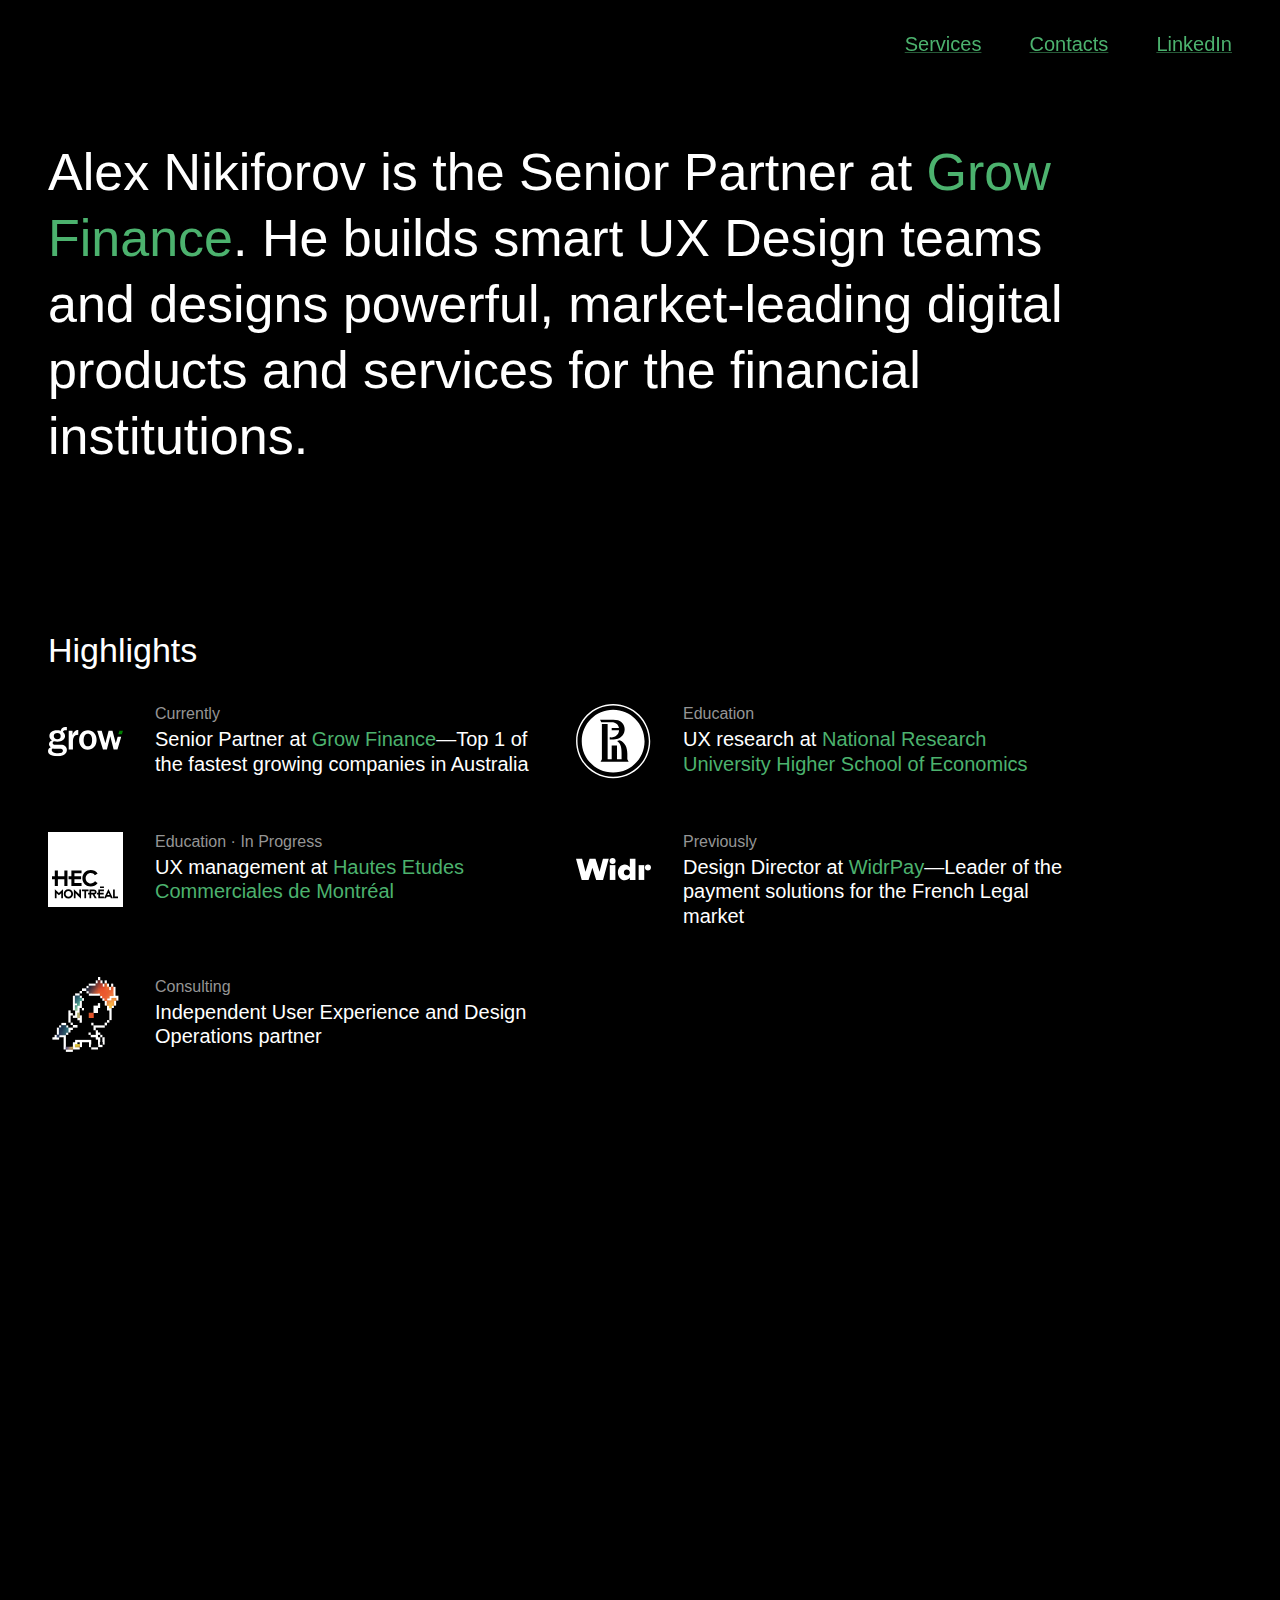
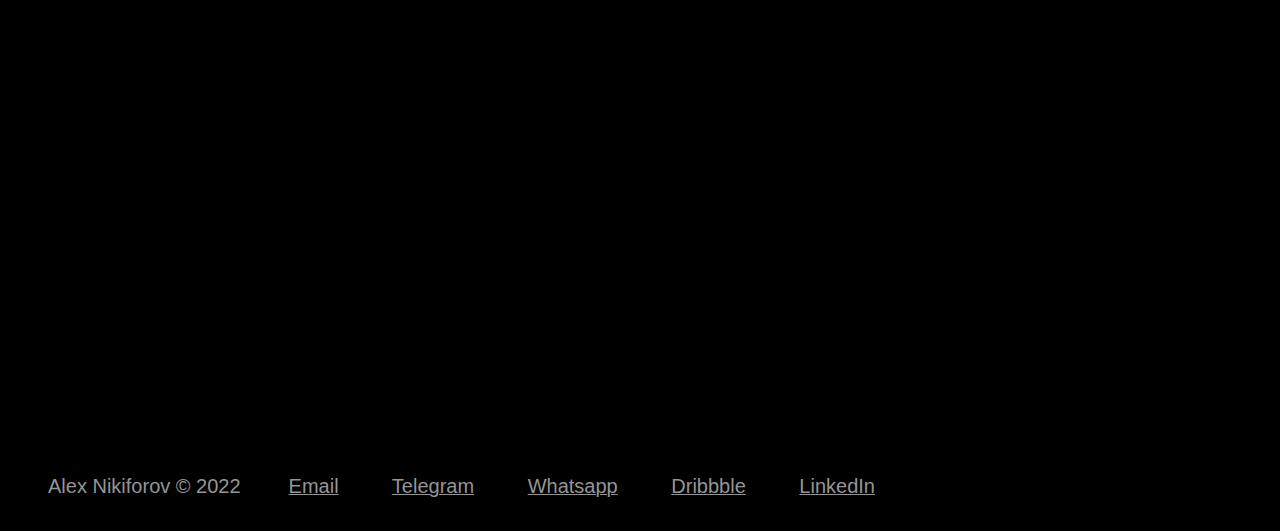
==== commit d14f6166: "Update index.html" ====
--- a/index.html
+++ b/index.html
@@ -41,9 +41,6 @@
 height="0" width="0" style="display:none;visibility:hidden"></iframe></noscript>
 <!-- End Google Tag Manager (noscript) -->
   <div class="nkfrv">
-<div class="topinfo" id="topinfo">
-    <a href="#">Русский военный корабль, иди нахуй</a>
-  </div>
     <header class="nkfrv__topnav">
       <div class="container">
         <div class="nkfrv__topnav--wrap">
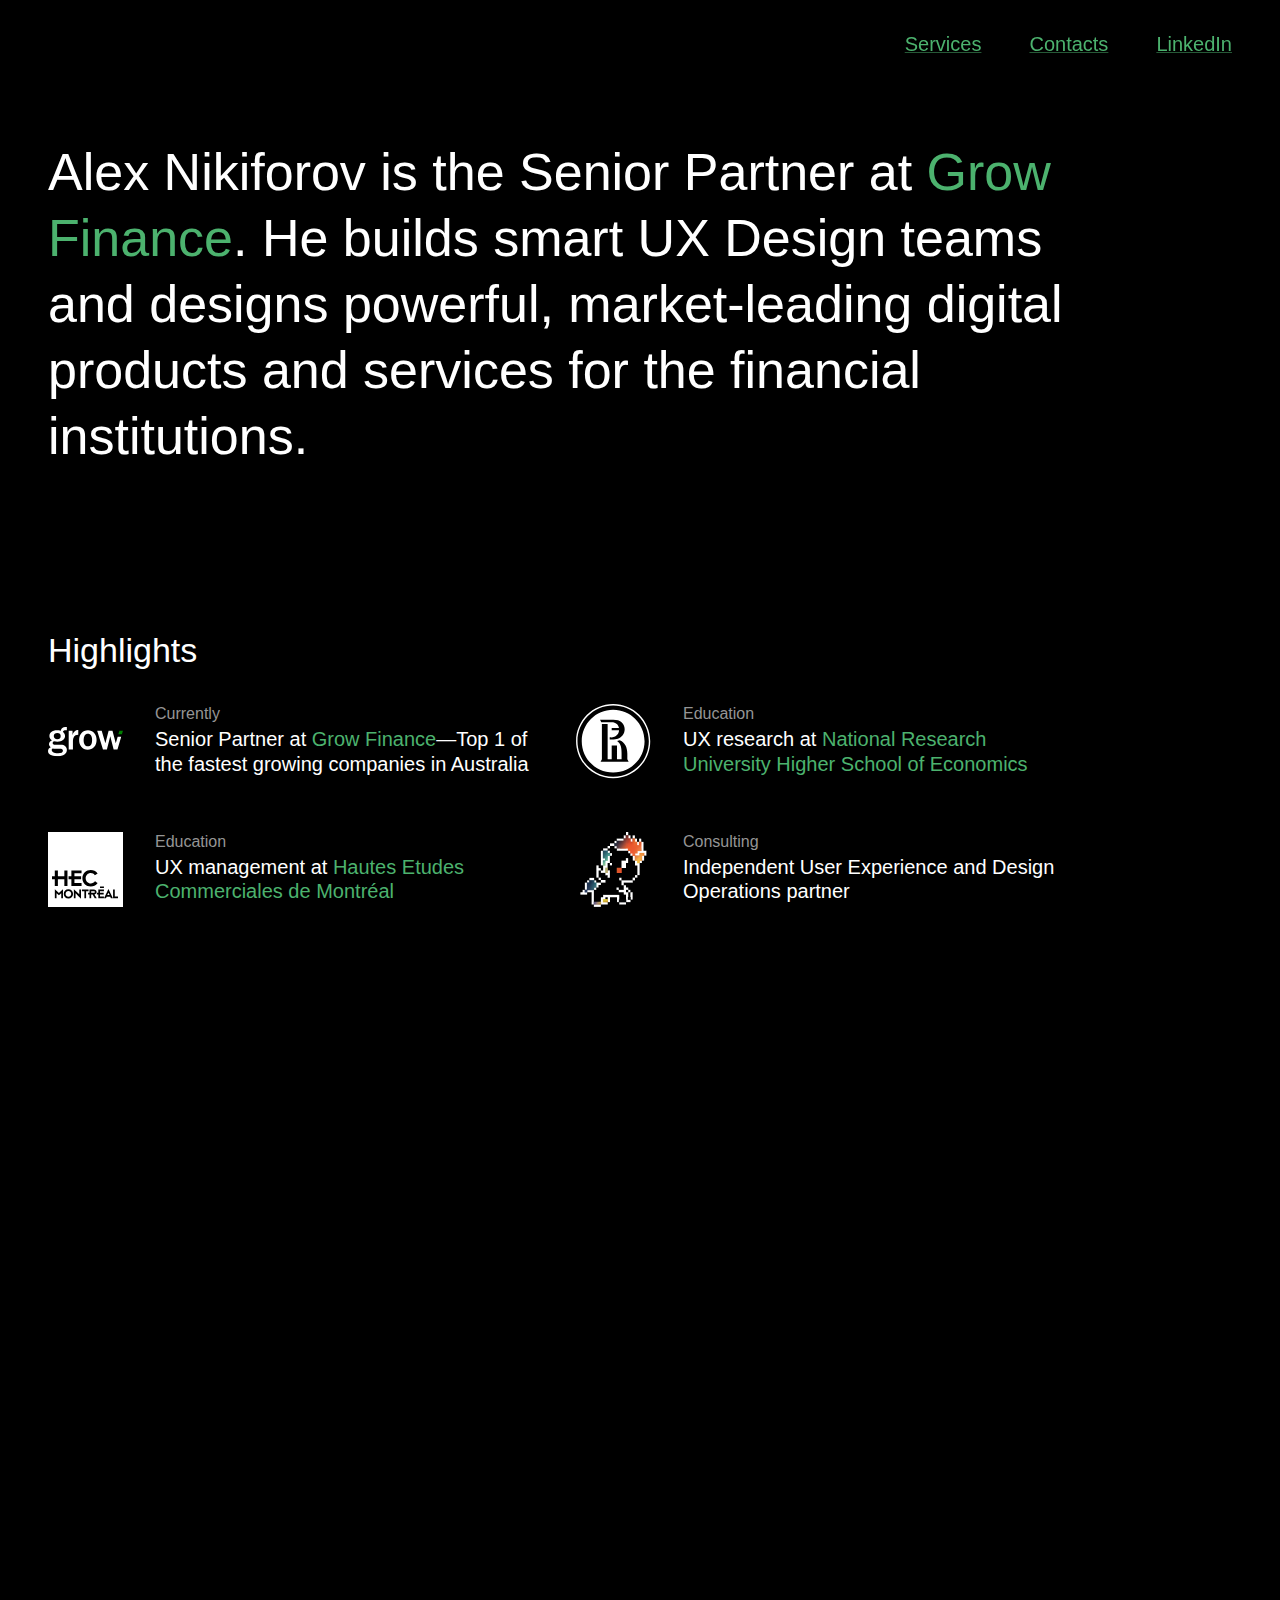
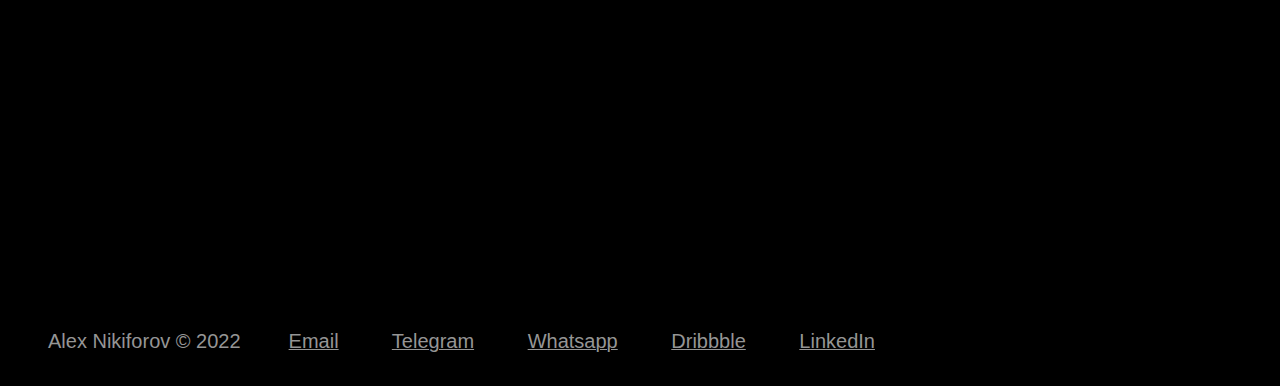
==== commit 40626f61: "Update index.html" ====
--- a/index.html
+++ b/index.html
@@ -104,24 +104,11 @@
                 <img src="img/icons/hec-mont-icon.svg" alt="">
               </div>
               <div class="card__body">
-                <div class="card__title color-grey font-sm">Education · In Progress</div>
+                <div class="card__title color-grey font-sm">Education</div>
                 <div class="card__text font-md">UX management at <a href="https://www.hec.ca/en/" target="_blank">Hautes Etudes Commerciales de Montréal</a></div>
               </div>
             </div>
           </div>
-          <div class="col">
-            <div class="card">
-              <div class="card__image">
-                <img src="img/icons/widr-icon.svg" alt="">
-              </div>
-              <div class="card__body">
-                <div class="card__title color-grey font-sm">Previously</div>
-                <div class="card__text font-md">Design Director at <a href="https://widrpay.com/en" target="_blank">WidrPay</a>—Leader of the payment solutions for the French Legal market</div>
-              </div>
-            </div>
-          </div>
-        </div>
-        <div class="row">
           <div class="col">
             <div class="card">
               <div class="card__image">
@@ -169,6 +156,15 @@
           <div class="col">
             <div class="card mb-1">
               <div class="card__image">
+                <img src="img/icons/hse-icon.svg" alt="">
+              </div>
+              <div class="card__body">
+                <div class="card__title color-grey font-sm">Certification</div>
+                <div class="card__text font-md">UX research at National Research University Higher School of Economics</div>
+              </div>
+            </div>
+            <div class="card mb-1">
+              <div class="card__image">
                 <img src="img/icons/ibm-icon.svg" alt="">
               </div>
               <div class="card__body">
@@ -183,15 +179,6 @@
               <div class="card__body">
                 <div class="card__title color-grey font-sm">Featured Course</div>
                 <div class="card__text font-md">Strategic Management of Innovation by HEC Paris</div>
-              </div>
-            </div>
-            <div class="card mb-1">
-              <div class="card__image">
-                <img src="img/icons/idf-icon.svg" alt="">
-              </div>
-              <div class="card__body">
-                <div class="card__title color-grey font-sm">Featured Course</div>
-                <div class="card__text font-md">Emotional Design — How to Make Products People Will Love by IDF</div>
               </div>
             </div>
           </div>
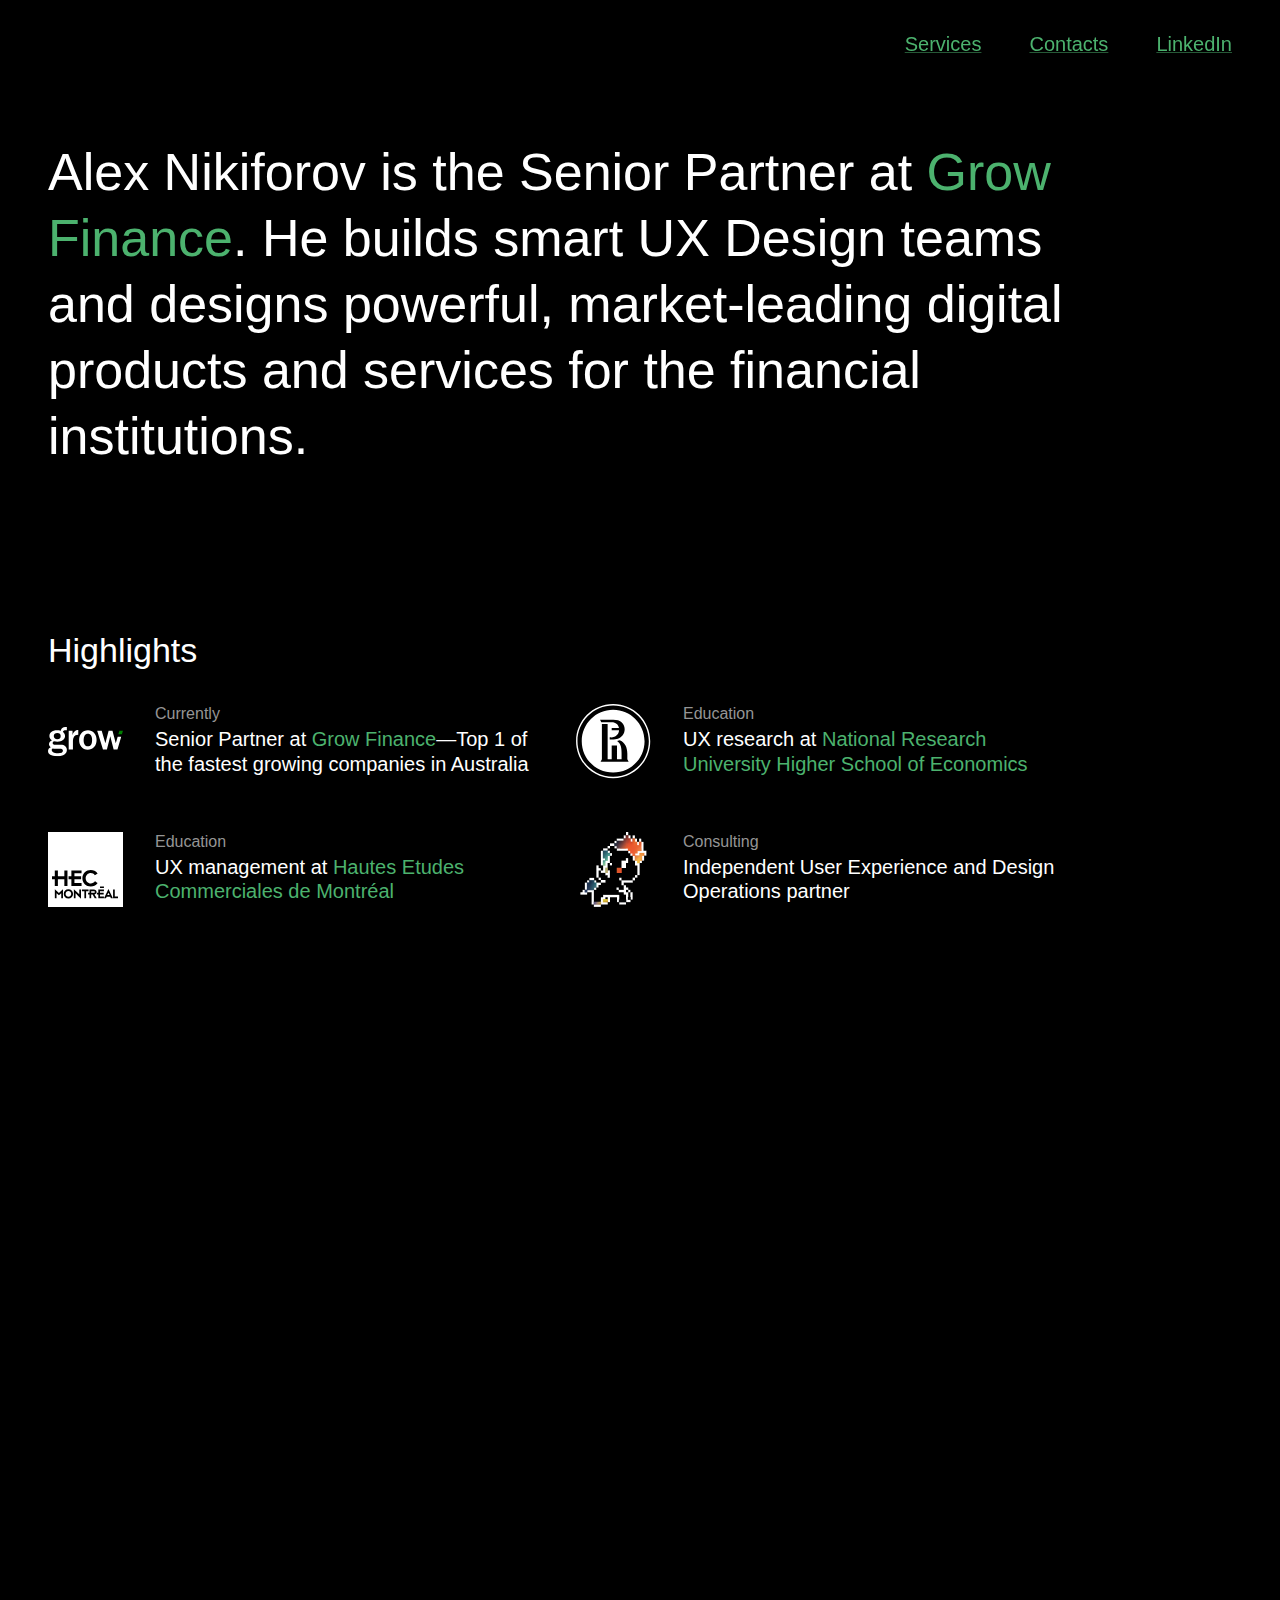
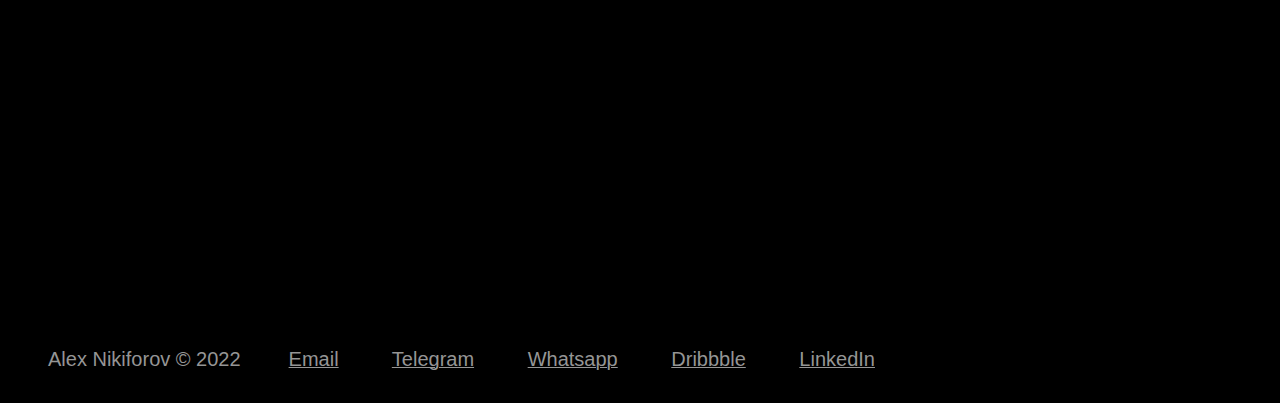
==== commit 89f490f8: "Minor text content update" ====
--- a/index.html
+++ b/index.html
@@ -258,22 +258,22 @@
           <div class="col">
             <div class="card">
               <div class="card__image">
-                <img src="img/icons/dlf-icon.svg" alt="">
-              </div>
-              <div class="card__body">
-                <div class="card__title color-grey font-sm">Community</div>
-                <div class="card__text font-md">Member of <a href="https://www.invisionapp.com/design-leadership-forum" target="_blank">The DLF</a> - advancing the practice of design leadership</div>
-              </div>
-            </div>
-          </div>
-          <div class="col">
-            <div class="card">
-              <div class="card__image">
-                <img src="img/icons/aiga-icon.svg" alt="">
+                <img src="img/icons/aiwa-icon.svg" alt="">
               </div>
               <div class="card__body">
                 <div class="card__title color-grey font-sm">Membership</div>
-                <div class="card__text font-md">Member of <a href="https://www.aiga.org/" target="_blank">American Institute of Graphic Arts</a>, a professional organization for design</div>
+                <div class="card__text font-md">Member of the <a href="https://www.webindustry.org.au/" target="_blank">AIWA</a> - the Australian web industry asscociation</div>
+              </div>
+            </div>
+          </div>
+          <div class="col">
+            <div class="card">
+              <div class="card__image">
+                <img src="img/icons/aufintech-icon.svg" alt="">
+              </div>
+              <div class="card__body">
+                <div class="card__title color-grey font-sm">Membership</div>
+                <div class="card__text font-md">Member of the <a href="https://www.fintechaustralia.org.au/" target="_blank">FinTech Australia</a> - the leading voice for Australian fintech</div>
               </div>
             </div>
           </div>
@@ -297,7 +297,7 @@
               </div>
               <div class="card__body">
                 <div class="card__title color-grey font-sm">Community</div>
-                <div class="card__text font-md">Senior Design Judge at <a href="https://www.cssdesignawards.com/" target="_blank">CSS Design Awards</a></div>
+                <div class="card__text font-md">Senior Design Judge at the <a href="https://www.cssdesignawards.com/" target="_blank">CSS Design Awards</a> - the web design & development award platform</div>
               </div>
             </div>
           </div>
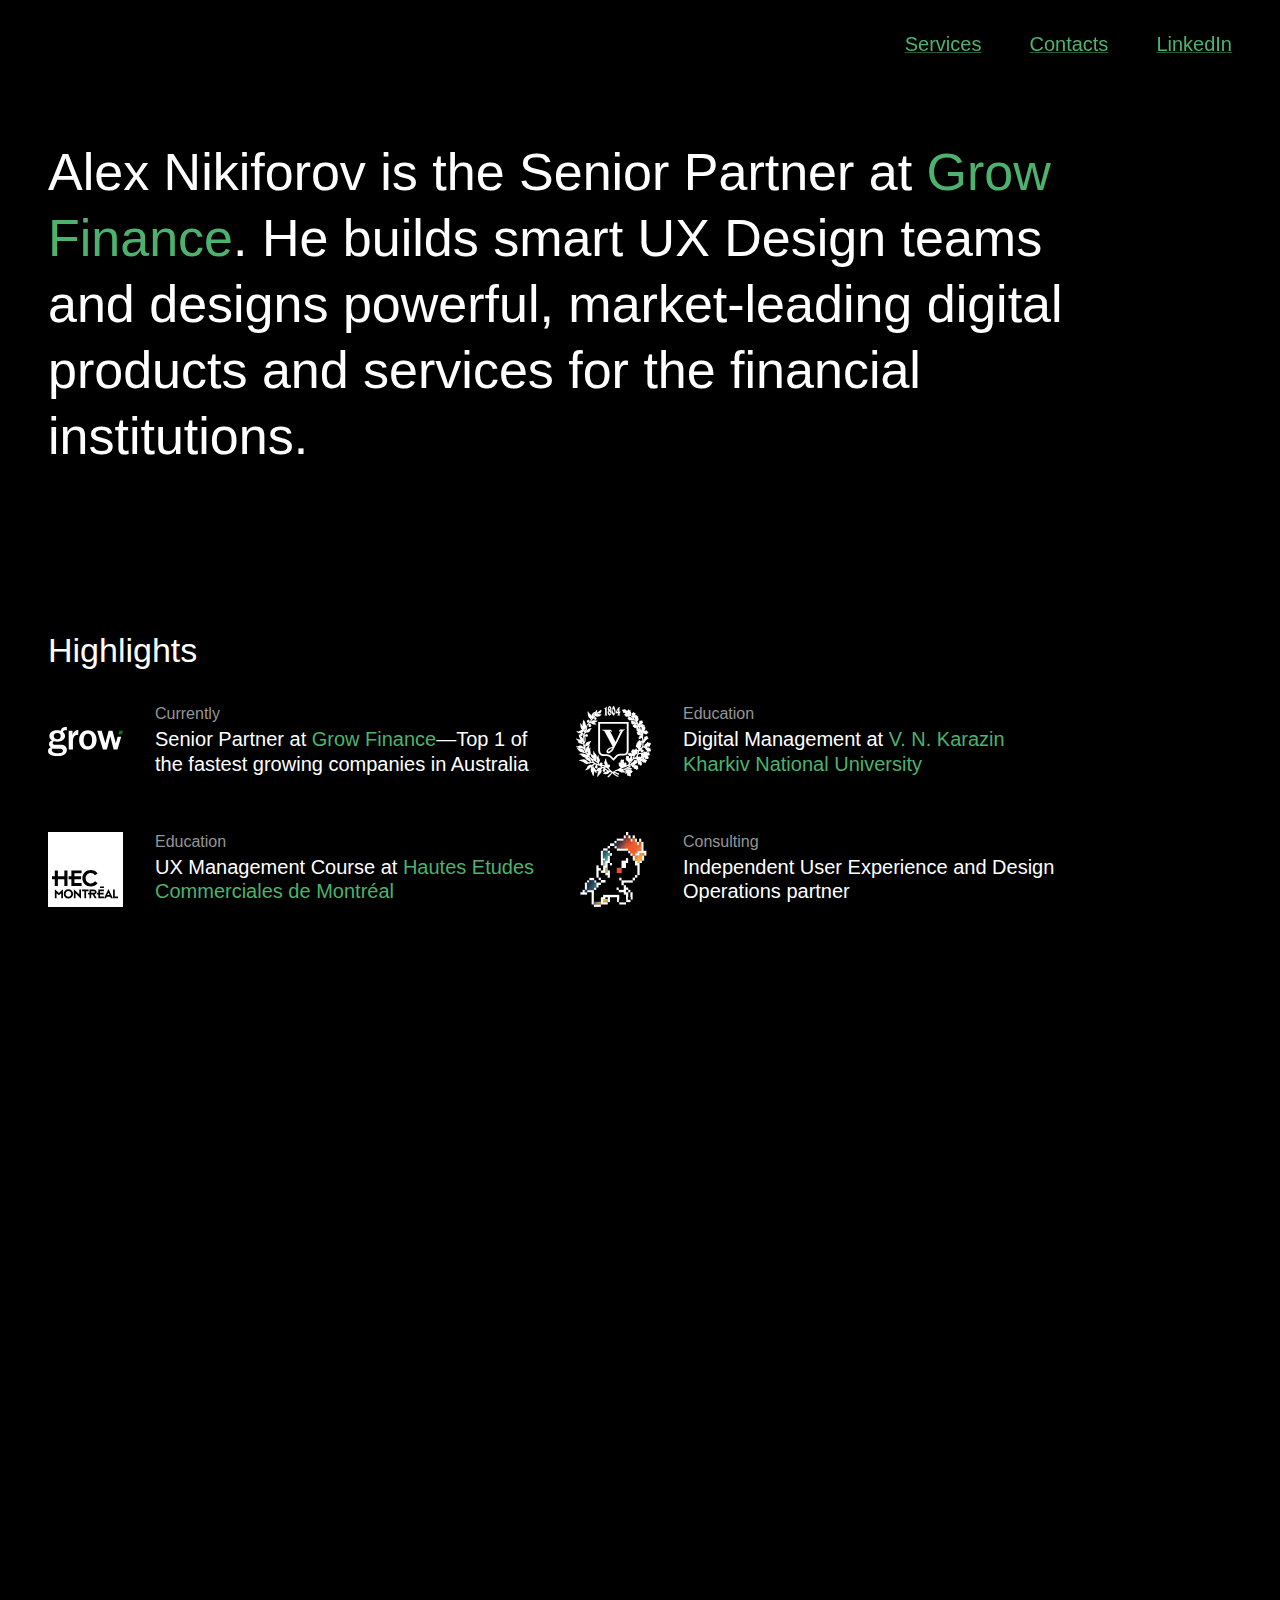
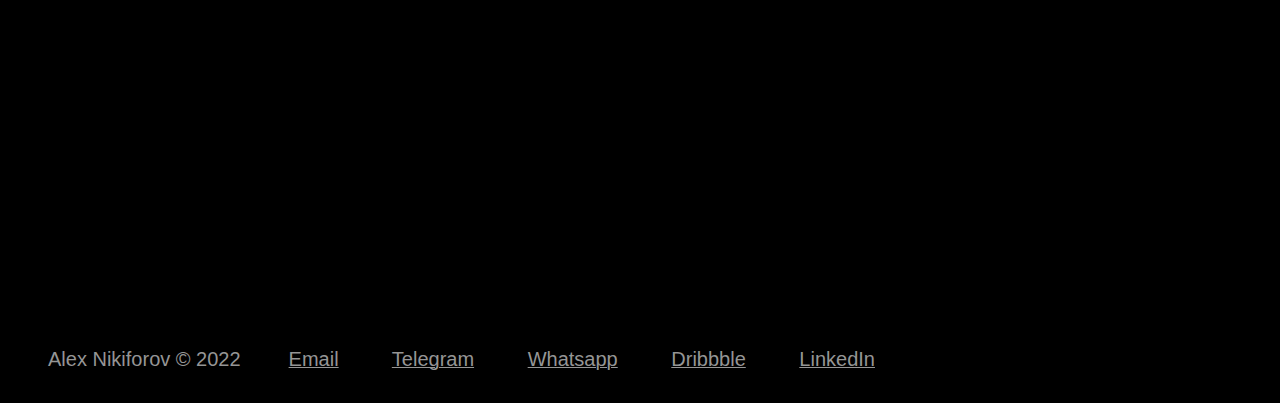
==== commit 0ccba41a: "Update" ====
--- a/index.html
+++ b/index.html
@@ -88,11 +88,11 @@
           <div class="col">
             <div class="card">
               <div class="card__image">
-                <img src="img/icons/hse-icon.svg" alt="">
+                <img src="img/icons/karazin-icon.svg" alt="">
               </div>
               <div class="card__body">
                 <div class="card__title color-grey font-sm">Education</div>
-                <div class="card__text font-md">UX research at <a href="https://www.hse.ru/en/" target="_blank">National Research University Higher School of Economics</a></div>
+                <div class="card__text font-md">Digital Management at <a href="https://karazin.ua/en/" target="_blank">V. N. Karazin Kharkiv National University</a></div>
               </div>
             </div>
           </div>
@@ -105,7 +105,7 @@
               </div>
               <div class="card__body">
                 <div class="card__title color-grey font-sm">Education</div>
-                <div class="card__text font-md">UX management at <a href="https://www.hec.ca/en/" target="_blank">Hautes Etudes Commerciales de Montréal</a></div>
+                <div class="card__text font-md">UX Management Course at <a href="https://www.hec.ca/en/" target="_blank">Hautes Etudes Commerciales de Montréal</a></div>
               </div>
             </div>
           </div>
@@ -160,7 +160,7 @@
               </div>
               <div class="card__body">
                 <div class="card__title color-grey font-sm">Certification</div>
-                <div class="card__text font-md">UX research at National Research University Higher School of Economics</div>
+                <div class="card__text font-md">UX Research at National Research University Higher School of Economics</div>
               </div>
             </div>
             <div class="card mb-1">
@@ -323,7 +323,7 @@
         <div class="row">
           <div class="col">
             <div class="nkfrv__contacts--item">
-              <div class="nkfrv__contacts--item-title font-md color-grey">Calendly</div>
+              <div class="nkfrv__contacts--item-title font-md color-grey">Calendly (temporary unavailable)</div>
               <a href="https://calendly.com/alnik/meet" target="_blank" class="nkfrv__contacts--item-link font-xxl color-green">Book a call</a>
             </div>
           </div>
@@ -342,7 +342,7 @@
           <div class="nkfrv__footer--copyrights">Alex Nikiforov © 2022</div>
           <nav class="nkfrv__footer--nav">
             <a href="mailto:alex@nkfrv.com" target="_blank" class="nkfrv__footer--nav-item color-grey">Email</a>
-            <a href="https://t.me/axlnk" target="_blank" class="nkfrv__footer--nav-item color-grey">Telegram</a>
+            <a href="https://t.me/alexnkfrv" target="_blank" class="nkfrv__footer--nav-item color-grey">Telegram</a>
             <a href="https://wa.me/380684473619" target="_blank" class="nkfrv__footer--nav-item color-grey">Whatsapp</a>
             <a href="https://dribbble.com/nkfrv" target="_blank" class="nkfrv__footer--nav-item color-grey">Dribbble</a>
             <a href="https://www.linkedin.com/in/nkfrv/" target="_blank" class="nkfrv__footer--nav-item color-grey">LinkedIn</a>
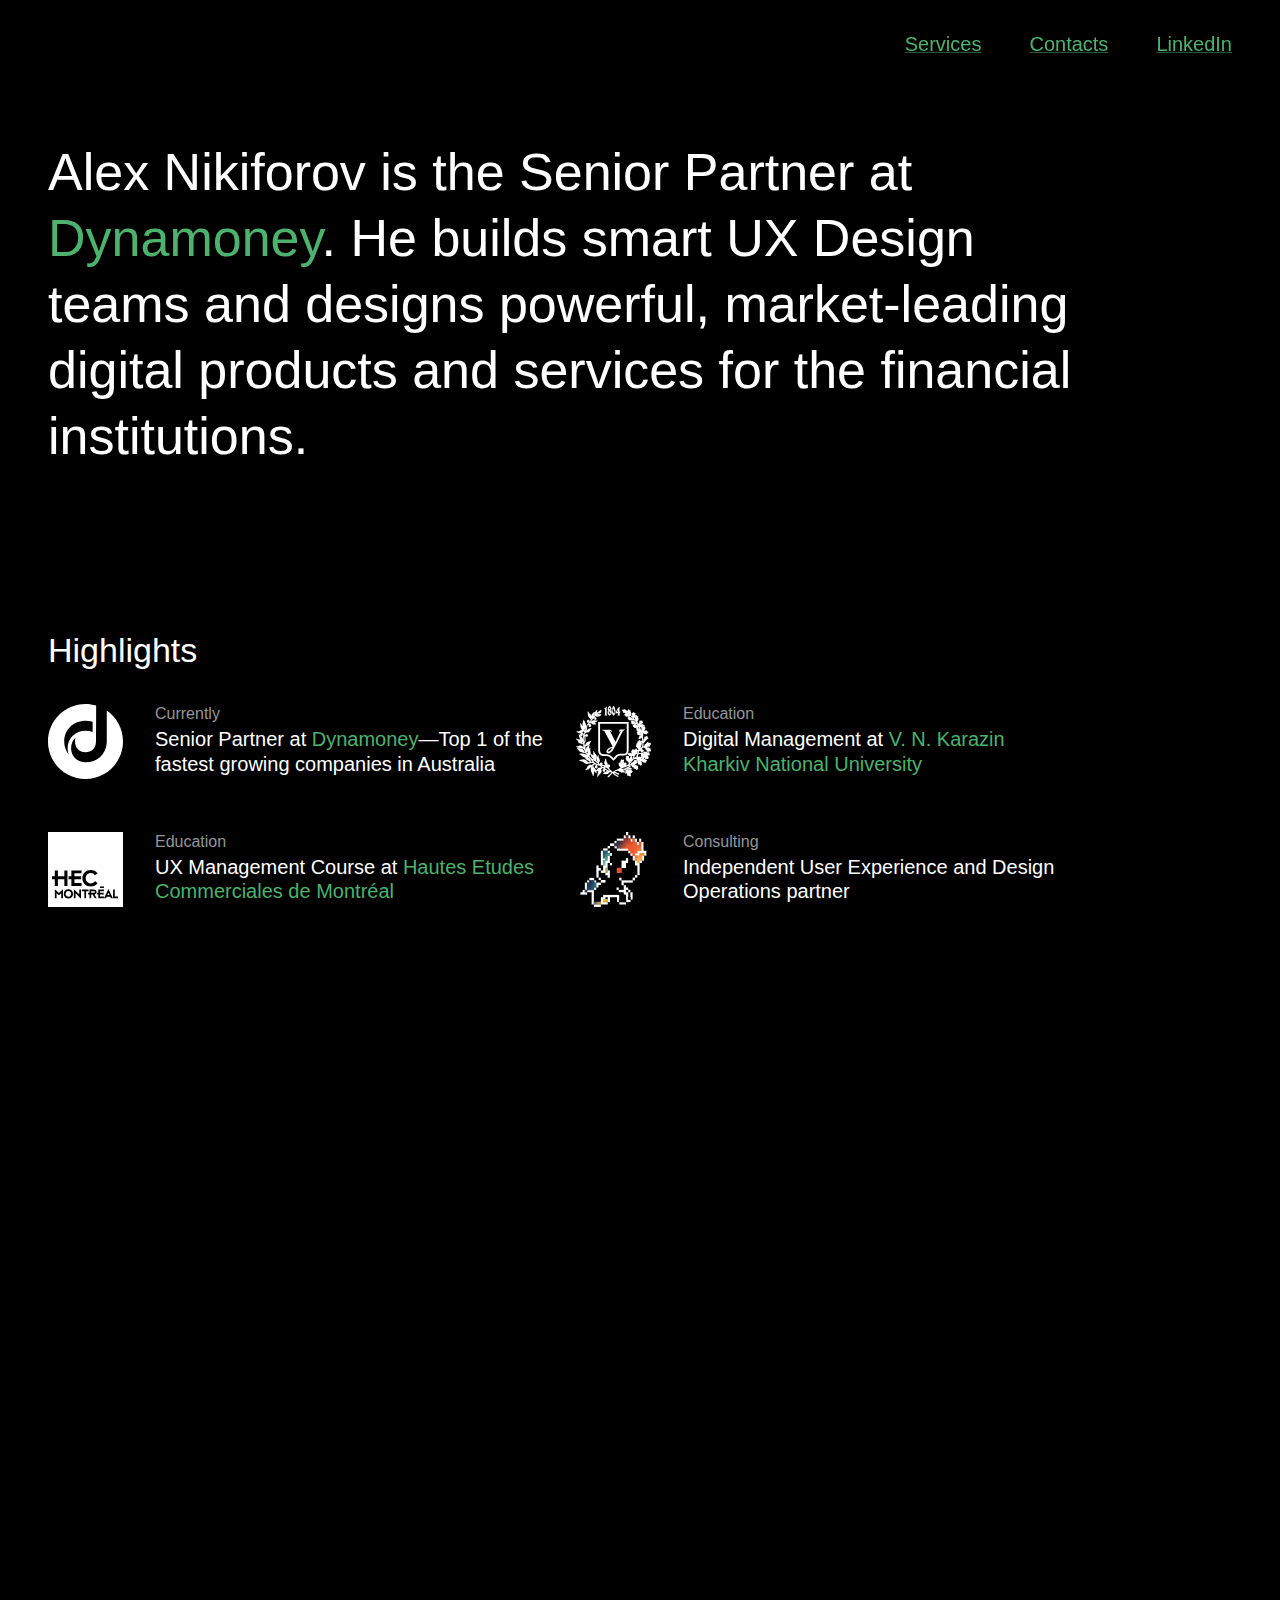
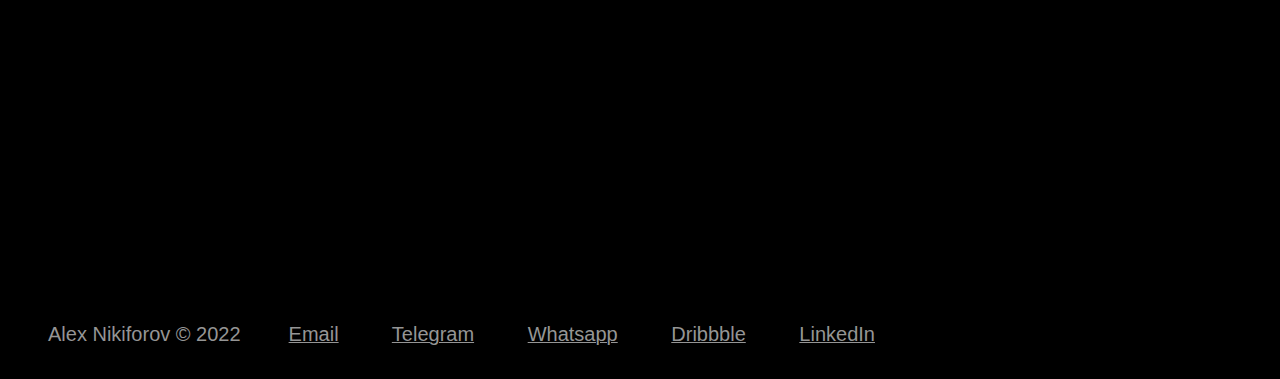
==== commit d301c608: "Update" ====
--- a/index.html
+++ b/index.html
@@ -65,7 +65,7 @@
     <section class="section nkfrv__hero wow animate__fadeIn animated" data-wow-offset="50" data-wow-duration="0.5s" data-wow-delay="0">
       <div class="container">
         <div class="nkfrv__hero--wrap">
-          <div class="nkfrv__hero--title font-xxl">Alex Nikiforov is the Senior Partner at <a href="https://grow.com.au" target="_blank">Grow Finance</a>. He builds smart UX Design teams and designs powerful, market-leading digital products and services for the financial institutions.</div>
+          <div class="nkfrv__hero--title font-xxl">Alex Nikiforov is the Senior Partner at <a href="https://www.dynamoney.com/" target="_blank">Dynamoney</a>. He builds smart UX Design teams and designs powerful, market-leading digital products and services for the financial institutions.</div>
         </div>
         
       </div>
@@ -77,11 +77,11 @@
           <div class="col">
             <div class="card">
               <div class="card__image">
-                <img src="img/icons/grow-icon.svg" alt="">
+                <img src="img/icons/dynamoney-icon.svg" alt="">
               </div>
               <div class="card__body">
                 <div class="card__title color-grey font-sm">Currently</div>
-                <div class="card__text font-md">Senior Partner at <a href="https://grow.com.au/" target="_blank">Grow Finance</a>—Top 1 of the fastest growing companies in Australia</div>
+                <div class="card__text font-md">Senior Partner at <a href="https://www.dynamoney.com/" target="_blank">Dynamoney</a>—Top 1 of the fastest growing companies in Australia</div>
               </div>
             </div>
           </div>
@@ -203,13 +203,37 @@
           <div class="col">
             <div class="nkfrv__exp--item">
               <div class="nkfrv__exp--image">
+                <a href="hhttps://apps.apple.com/app/grow-finance/id1579277086" target="_blank"><img src="img/dynamoney-case-cover.png" alt="Dynamoney - B2B, FinTech, Lending management, Mobile banking" class="nkfrv__exp--img"></a>
+              </div>
+              <div class="nkfrv__exp--header font-md color-grey">
+                <span class="nkfrv__exp--title color-green">Dynamoney</span>&nbsp;·
+                <span class="nkfrv__exp--duration">dynamic money partner here to help SMEs keep business moving forward</span>
+              </div>
+              <div class="nkfrv__exp--desc font-md">Digital products design, User Experience and Customer Experience management</div>
+            </div>
+          </div>
+          <div class="col">
+            <div class="nkfrv__exp--item">
+              <div class="nkfrv__exp--image">
+                <a href="https://www.notion.so/Cinderblock-case-study-3e2d988e259c4be0b4d85457eef075d7" target="_blank"><img src="img/cinderblock-case-cover.png" alt="Cinderblock - SaaS, Project management software, Collaboration solutions" class="nkfrv__exp--img"></a>
+              </div>
+              <div class="nkfrv__exp--header font-md color-grey">
+                <span class="nkfrv__exp--title color-green">Cinderblock</span>&nbsp;·
+                <span class="nkfrv__exp--duration">The most user-friendly job management software in the USA</span>
+              </div>
+              <div class="nkfrv__exp--desc font-md">Cash flow services and payment management features design and implementation control</div>
+            </div>
+          </div>
+          <div class="col">
+            <div class="nkfrv__exp--item">
+              <div class="nkfrv__exp--image">
                 <a href="https://nkfrv.com/widr" target="_blank"><img src="img/widr-pay-case-cover.png" alt="Widr Pay - SaaS, Payments management software" class="nkfrv__exp--img"></a>
               </div>
               <div class="nkfrv__exp--header font-md color-grey">
-                <span class="nkfrv__exp--title color-green">Widr Pay</span>&nbsp;·
-                <span class="nkfrv__exp--duration">#1 payments management software for the French legal market</span>
-              </div>
-              <div class="nkfrv__exp--desc font-md">Digital product design from an MVP to the full-scale solution, dev team building, SDLC processes and strategies implementation</div>
+                <span class="nkfrv__exp--title color-green">Widr Pay (Respaid)</span>&nbsp;·
+                <span class="nkfrv__exp--duration">The collection of small outstanding debts</span>
+              </div>
+              <div class="nkfrv__exp--desc font-md">Digital product design from an MVP to the full-scale solution, UX processes and strategies implementation</div>
             </div>
           </div>
           <div class="col">
@@ -224,30 +248,6 @@
               <div class="nkfrv__exp--desc font-md">UX Research, collaboration with Avito's in-house UX team, further research strategy conception</div>
             </div>
           </div>
-          <div class="col">
-            <div class="nkfrv__exp--item">
-              <div class="nkfrv__exp--image">
-                <a href="https://www.notion.so/Cinderblock-case-study-3e2d988e259c4be0b4d85457eef075d7" target="_blank"><img src="img/cinderblock-case-cover.png" alt="Cinderblock - SaaS, Project management software, Collaboration solutions" class="nkfrv__exp--img"></a>
-              </div>
-              <div class="nkfrv__exp--header font-md color-grey">
-                <span class="nkfrv__exp--title color-green">Cinderblock</span>&nbsp;·
-                <span class="nkfrv__exp--duration">The most user-friendly job management software in the USA</span>
-              </div>
-              <div class="nkfrv__exp--desc font-md">Cash flow services and payment management features design and implementation control</div>
-            </div>
-          </div>
-          <div class="col">
-            <div class="nkfrv__exp--item">
-              <div class="nkfrv__exp--image">
-                <a href="https://www.notion.so/CHRG-Network-case-study-38a510b3a00c4ff7ba74677165fa4073" target="_blank"><img src="img/chrg-network-case-cover.png" alt="Chrg Network - Navigation, Payment tools, Early stage startup" class="nkfrv__exp--img"></a>
-              </div>
-              <div class="nkfrv__exp--header font-md color-grey">
-                <span class="nkfrv__exp--title color-green">Chrg Network</span>&nbsp;·
-                <span class="nkfrv__exp--duration">The product that helps to monetize and utilize electric charging stations</span>
-              </div>
-              <div class="nkfrv__exp--desc font-md">UX and digital product design of the early stage startup MVP and its monetization features</div>
-            </div>
-          </div>
         </div>
       </div>
     </section>
@@ -323,14 +323,14 @@
         <div class="row">
           <div class="col">
             <div class="nkfrv__contacts--item">
-              <div class="nkfrv__contacts--item-title font-md color-grey">Calendly (temporary unavailable)</div>
+              <div class="nkfrv__contacts--item-title font-md color-grey">Calendly</div>
               <a href="https://calendly.com/alnik/meet" target="_blank" class="nkfrv__contacts--item-link font-xxl color-green">Book a call</a>
             </div>
           </div>
           <div class="col">
             <div class="nkfrv__contacts--item">
               <div class="nkfrv__contacts--item-title font-md color-grey">Whatsapp</div>
-              <a href="https://wa.me/380684473619" target="_blank" class="nkfrv__contacts--item-link font-xxl color-green">Chat directly</a>
+              <a href="https://wa.me/" target="_blank" class="nkfrv__contacts--item-link font-xxl color-green">Chat directly</a>
             </div>
           </div>
         </div>
@@ -343,7 +343,7 @@
           <nav class="nkfrv__footer--nav">
             <a href="mailto:alex@nkfrv.com" target="_blank" class="nkfrv__footer--nav-item color-grey">Email</a>
             <a href="https://t.me/alexnkfrv" target="_blank" class="nkfrv__footer--nav-item color-grey">Telegram</a>
-            <a href="https://wa.me/380684473619" target="_blank" class="nkfrv__footer--nav-item color-grey">Whatsapp</a>
+            <a href="https://wa.me/" target="_blank" class="nkfrv__footer--nav-item color-grey">Whatsapp</a>
             <a href="https://dribbble.com/nkfrv" target="_blank" class="nkfrv__footer--nav-item color-grey">Dribbble</a>
             <a href="https://www.linkedin.com/in/nkfrv/" target="_blank" class="nkfrv__footer--nav-item color-grey">LinkedIn</a>
           </nav>
